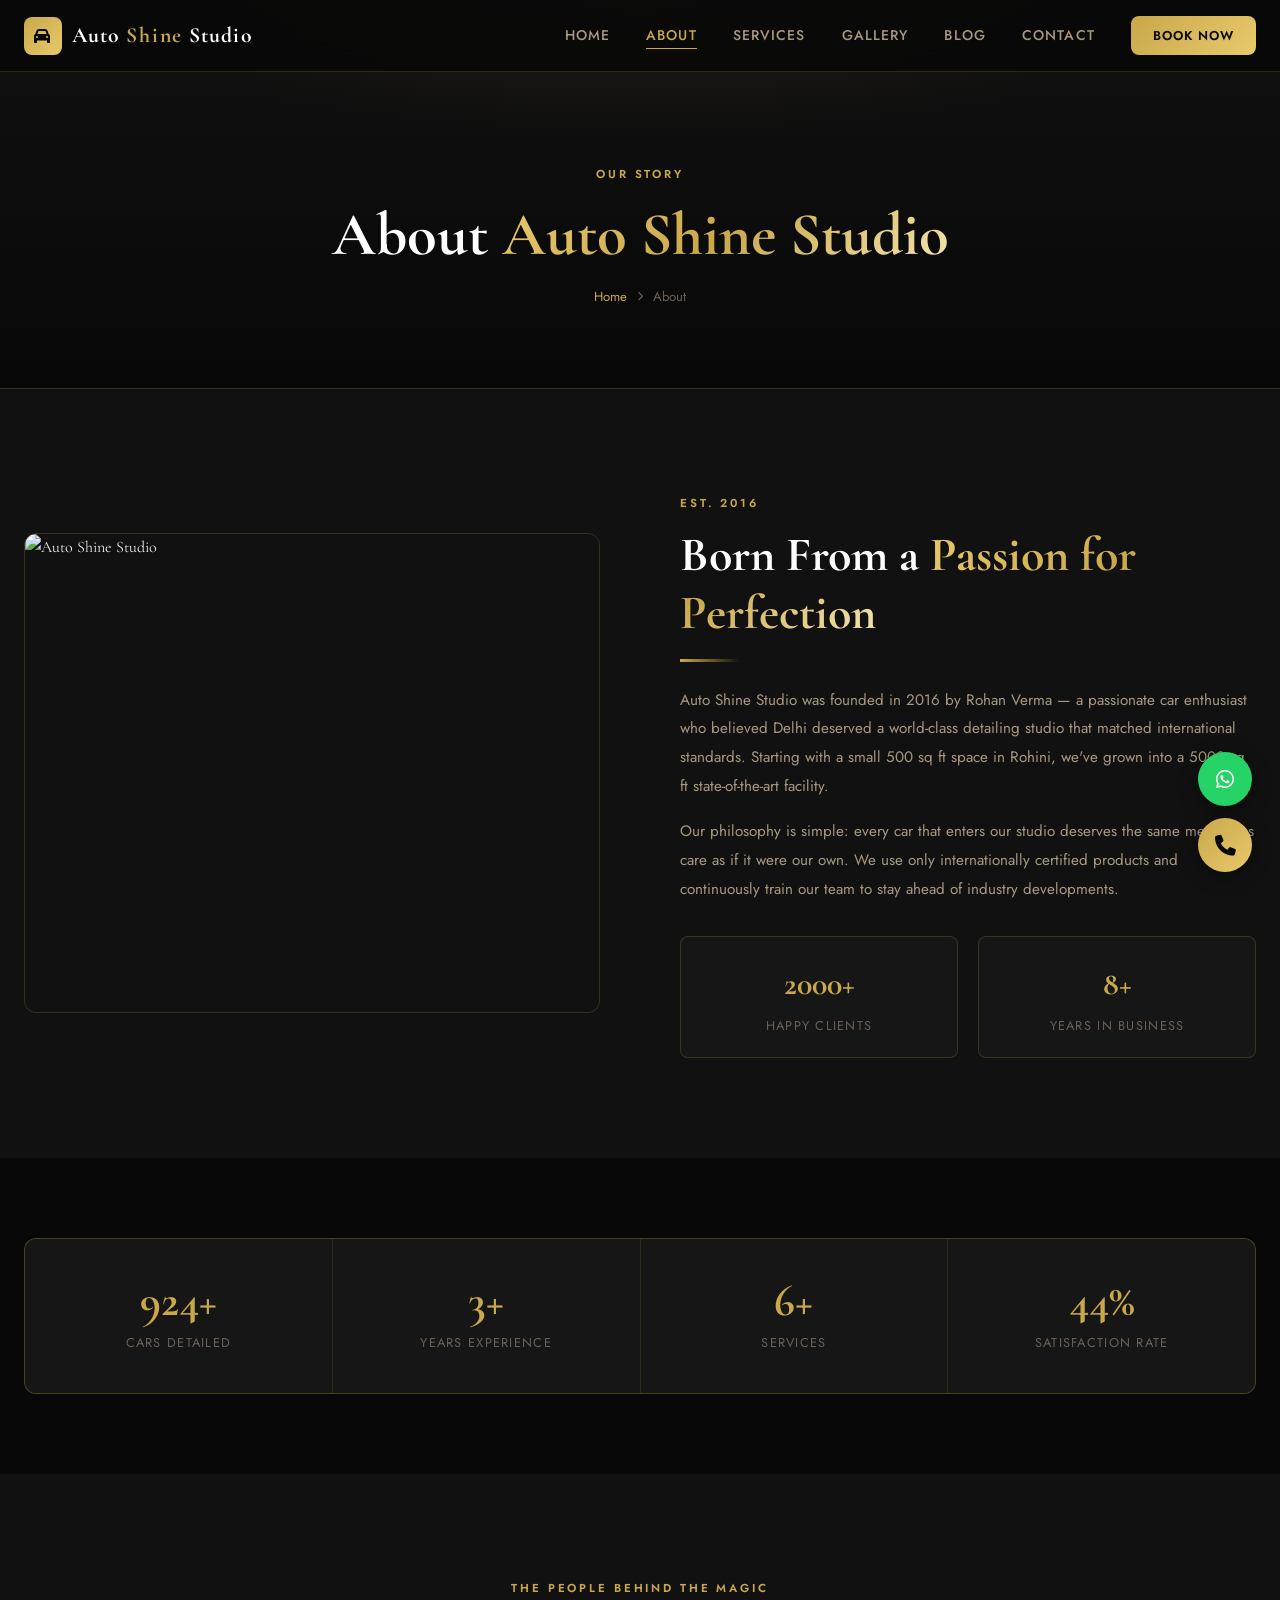
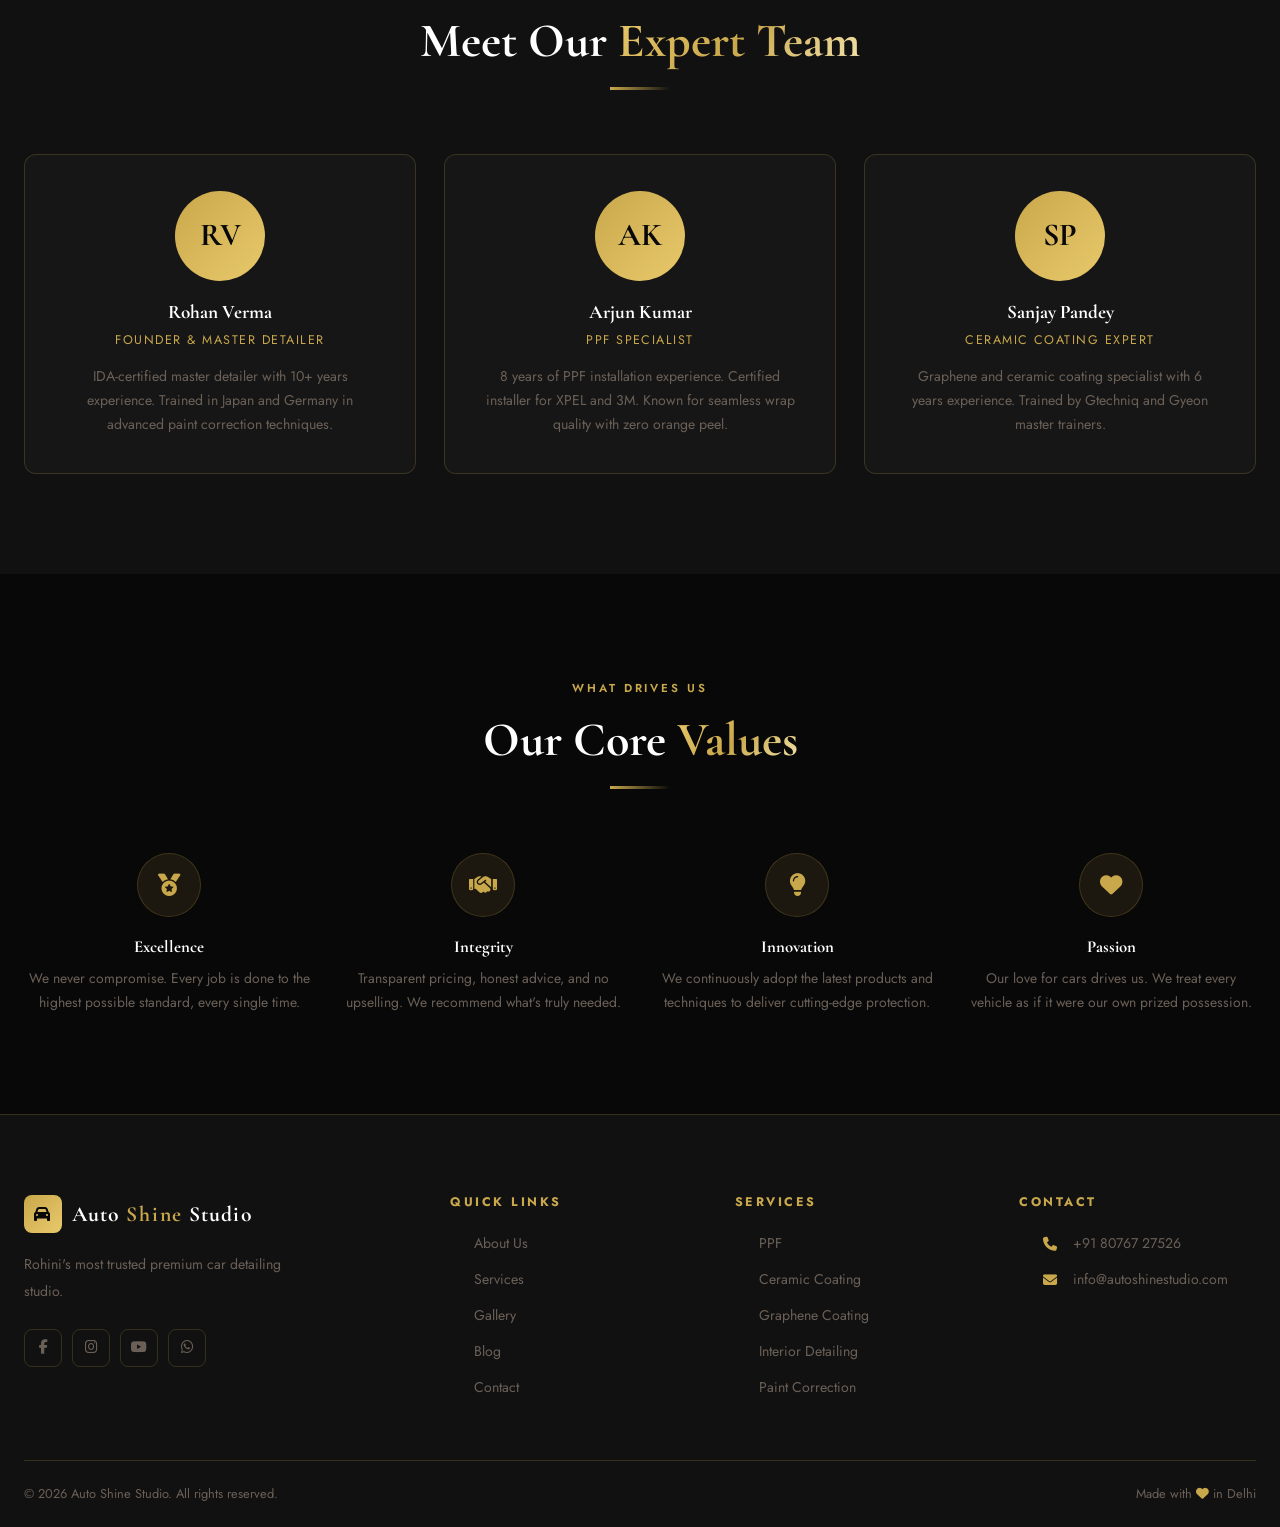
==== about.html @ 333ee379 "first commit" ====
<!DOCTYPE html>
<html lang="en">
<head>
  <meta charset="UTF-8">
  <meta name="viewport" content="width=device-width, initial-scale=1.0">
  <title>About Us — Auto Shine Studio | Rohini Delhi</title>
  <meta name="description" content="Learn about Auto Shine Studio — Delhi's premier car detailing studio with 8+ years experience, certified detailers, and 2000+ satisfied clients in Rohini.">
  <link rel="preconnect" href="https://fonts.googleapis.com">
  <link rel="preconnect" href="https://fonts.gstatic.com" crossorigin>
  <link href="https://fonts.googleapis.com/css2?family=Cormorant+Garamond:ital,wght@0,400;0,600;0,700;1,400&family=Jost:wght@300;400;500;600;700&display=swap" rel="stylesheet">
  <link rel="stylesheet" href="https://cdnjs.cloudflare.com/ajax/libs/font-awesome/6.5.1/css/all.min.css">
  <link rel="stylesheet" href="https://unpkg.com/aos@2.3.1/dist/aos.css">
  <link rel="stylesheet" href="css/style.css">
</head>
<body>

<nav class="navbar" id="navbar">
  <div class="navbar-inner">
    <a href="index.html" class="logo"><div class="logo-icon"><i class="fas fa-car"></i></div><span>Auto <span class="gold">Shine</span> Studio</span></a>
    <ul class="nav-links">
      <li><a href="index.html">Home</a></li>
      <li><a href="about.html" class="active">About</a></li>
      <li><a href="services.html">Services</a></li>
      <li><a href="gallery.html">Gallery</a></li>
      <li><a href="blog.html">Blog</a></li>
      <li><a href="contact.html">Contact</a></li>
      <li><a href="book-appointment.html" class="nav-cta">Book Now</a></li>
    </ul>
    <button class="mobile-toggle" id="mobile-toggle" aria-label="Toggle menu" aria-expanded="false"><span></span><span></span><span></span></button>
  </div>
</nav>
<div class="mobile-menu" id="mobile-menu">
  <a href="index.html">Home</a><a href="about.html" class="active">About</a><a href="services.html">Services</a><a href="gallery.html">Gallery</a><a href="blog.html">Blog</a><a href="contact.html">Contact</a><a href="book-appointment.html">Book Appointment</a>
</div>

<section class="page-hero">
  <div class="container">
    <span class="section-eyebrow">Our Story</span>
    <h1>About <span class="text-gradient">Auto Shine Studio</span></h1>
    <nav class="breadcrumb"><a href="index.html">Home</a><i class="fas fa-chevron-right" style="font-size:0.6rem;"></i><span>About</span></nav>
  </div>
</section>

<!-- Our Story -->
<section class="section-pad" style="background:var(--dark-mid);">
  <div class="container">
    <div style="display:grid;grid-template-columns:1fr 1fr;gap:80px;align-items:center;">
      <div data-aos="fade-right">
        <img src="https://images.unsplash.com/photo-1607860108855-64acf2078ed9?w=700&q=80" alt="Auto Shine Studio" style="width:100%;height:480px;object-fit:cover;border-radius:var(--radius);border:1px solid var(--gold-border);">
      </div>
      <div data-aos="fade-left">
        <span class="section-eyebrow">Est. 2016</span>
        <h2 class="section-title" style="text-align:left;margin-bottom:16px;">Born From a <span class="text-gradient">Passion for Perfection</span></h2>
        <div class="divider divider-left"></div>
        <p style="font-family:'Jost',sans-serif;font-size:0.95rem;color:var(--text-secondary);line-height:1.9;margin:24px 0 16px;">
          Auto Shine Studio was founded in 2016 by Rohan Verma — a passionate car enthusiast who believed Delhi deserved a world-class detailing studio that matched international standards. Starting with a small 500 sq ft space in Rohini, we've grown into a 5000 sq ft state-of-the-art facility.
        </p>
        <p style="font-family:'Jost',sans-serif;font-size:0.95rem;color:var(--text-secondary);line-height:1.9;margin-bottom:32px;">
          Our philosophy is simple: every car that enters our studio deserves the same meticulous care as if it were our own. We use only internationally certified products and continuously train our team to stay ahead of industry developments.
        </p>
        <div style="display:grid;grid-template-columns:1fr 1fr;gap:20px;">
          <div style="background:var(--dark-card);border:1px solid var(--gold-border);border-radius:var(--radius-sm);padding:20px;text-align:center;">
            <div style="font-size:2rem;font-weight:700;color:var(--gold);">2000+</div>
            <div style="font-family:'Jost',sans-serif;font-size:0.8rem;color:var(--text-muted);text-transform:uppercase;letter-spacing:0.1em;margin-top:4px;">Happy Clients</div>
          </div>
          <div style="background:var(--dark-card);border:1px solid var(--gold-border);border-radius:var(--radius-sm);padding:20px;text-align:center;">
            <div style="font-size:2rem;font-weight:700;color:var(--gold);">8+</div>
            <div style="font-family:'Jost',sans-serif;font-size:0.8rem;color:var(--text-muted);text-transform:uppercase;letter-spacing:0.1em;margin-top:4px;">Years in Business</div>
          </div>
        </div>
      </div>
    </div>
  </div>
</section>

<!-- Stats -->
<section style="padding:80px 0;background:var(--dark);">
  <div class="container">
    <div class="stats-grid" data-aos="fade-up">
      <div class="stat-item">
        <div class="stat-num" data-counter data-target="2000" data-suffix="+">2000+</div>
        <div class="stat-label">Cars Detailed</div>
      </div>
      <div class="stat-item">
        <div class="stat-num" data-counter data-target="8" data-suffix="+">8+</div>
        <div class="stat-label">Years Experience</div>
      </div>
      <div class="stat-item">
        <div class="stat-num" data-counter data-target="15" data-suffix="+">15+</div>
        <div class="stat-label">Services</div>
      </div>
      <div class="stat-item">
        <div class="stat-num" data-counter data-target="98" data-suffix="%">98%</div>
        <div class="stat-label">Satisfaction Rate</div>
      </div>
    </div>
  </div>
</section>

<!-- Team -->
<section class="section-pad" style="background:var(--dark-mid);">
  <div class="container">
    <div class="section-header" data-aos="fade-up">
      <span class="section-eyebrow">The People Behind the Magic</span>
      <h2 class="section-title">Meet Our <span class="text-gradient">Expert Team</span></h2>
      <div class="divider"></div>
    </div>

    <div style="display:grid;grid-template-columns:repeat(3,1fr);gap:28px;">
      <div class="card" style="padding:36px;text-align:center;" data-aos="fade-up" data-aos-delay="0">
        <div style="width:90px;height:90px;border-radius:50%;background:linear-gradient(135deg,var(--gold),var(--gold-light));display:flex;align-items:center;justify-content:center;margin:0 auto 20px;font-size:2rem;color:var(--dark);font-weight:700;">RV</div>
        <h3 style="font-size:1.2rem;margin-bottom:6px;">Rohan Verma</h3>
        <div style="font-family:'Jost',sans-serif;font-size:0.78rem;letter-spacing:0.12em;text-transform:uppercase;color:var(--gold);margin-bottom:14px;">Founder & Master Detailer</div>
        <p style="font-family:'Jost',sans-serif;font-size:0.88rem;color:var(--text-muted);line-height:1.7;">IDA-certified master detailer with 10+ years experience. Trained in Japan and Germany in advanced paint correction techniques.</p>
      </div>

      <div class="card" style="padding:36px;text-align:center;" data-aos="fade-up" data-aos-delay="100">
        <div style="width:90px;height:90px;border-radius:50%;background:linear-gradient(135deg,var(--gold),var(--gold-light));display:flex;align-items:center;justify-content:center;margin:0 auto 20px;font-size:2rem;color:var(--dark);font-weight:700;">AK</div>
        <h3 style="font-size:1.2rem;margin-bottom:6px;">Arjun Kumar</h3>
        <div style="font-family:'Jost',sans-serif;font-size:0.78rem;letter-spacing:0.12em;text-transform:uppercase;color:var(--gold);margin-bottom:14px;">PPF Specialist</div>
        <p style="font-family:'Jost',sans-serif;font-size:0.88rem;color:var(--text-muted);line-height:1.7;">8 years of PPF installation experience. Certified installer for XPEL and 3M. Known for seamless wrap quality with zero orange peel.</p>
      </div>

      <div class="card" style="padding:36px;text-align:center;" data-aos="fade-up" data-aos-delay="200">
        <div style="width:90px;height:90px;border-radius:50%;background:linear-gradient(135deg,var(--gold),var(--gold-light));display:flex;align-items:center;justify-content:center;margin:0 auto 20px;font-size:2rem;color:var(--dark);font-weight:700;">SP</div>
        <h3 style="font-size:1.2rem;margin-bottom:6px;">Sanjay Pandey</h3>
        <div style="font-family:'Jost',sans-serif;font-size:0.78rem;letter-spacing:0.12em;text-transform:uppercase;color:var(--gold);margin-bottom:14px;">Ceramic Coating Expert</div>
        <p style="font-family:'Jost',sans-serif;font-size:0.88rem;color:var(--text-muted);line-height:1.7;">Graphene and ceramic coating specialist with 6 years experience. Trained by Gtechniq and Gyeon master trainers.</p>
      </div>
    </div>
  </div>
</section>

<!-- Values -->
<section class="section-pad" style="background:var(--dark);">
  <div class="container">
    <div class="section-header" data-aos="fade-up">
      <span class="section-eyebrow">What Drives Us</span>
      <h2 class="section-title">Our Core <span class="text-gradient">Values</span></h2>
      <div class="divider"></div>
    </div>

    <div style="display:grid;grid-template-columns:repeat(4,1fr);gap:24px;">
      <div data-aos="fade-up" data-aos-delay="0" style="text-align:center;">
        <div style="width:64px;height:64px;background:rgba(201,168,76,0.1);border:1px solid var(--gold-border);border-radius:50%;display:flex;align-items:center;justify-content:center;margin:0 auto 20px;font-size:1.4rem;color:var(--gold);">
          <i class="fas fa-medal"></i>
        </div>
        <h3 style="font-size:1.05rem;margin-bottom:10px;">Excellence</h3>
        <p style="font-family:'Jost',sans-serif;font-size:0.87rem;color:var(--text-muted);line-height:1.7;">We never compromise. Every job is done to the highest possible standard, every single time.</p>
      </div>
      <div data-aos="fade-up" data-aos-delay="100" style="text-align:center;">
        <div style="width:64px;height:64px;background:rgba(201,168,76,0.1);border:1px solid var(--gold-border);border-radius:50%;display:flex;align-items:center;justify-content:center;margin:0 auto 20px;font-size:1.4rem;color:var(--gold);">
          <i class="fas fa-handshake"></i>
        </div>
        <h3 style="font-size:1.05rem;margin-bottom:10px;">Integrity</h3>
        <p style="font-family:'Jost',sans-serif;font-size:0.87rem;color:var(--text-muted);line-height:1.7;">Transparent pricing, honest advice, and no upselling. We recommend what's truly needed.</p>
      </div>
      <div data-aos="fade-up" data-aos-delay="200" style="text-align:center;">
        <div style="width:64px;height:64px;background:rgba(201,168,76,0.1);border:1px solid var(--gold-border);border-radius:50%;display:flex;align-items:center;justify-content:center;margin:0 auto 20px;font-size:1.4rem;color:var(--gold);">
          <i class="fas fa-lightbulb"></i>
        </div>
        <h3 style="font-size:1.05rem;margin-bottom:10px;">Innovation</h3>
        <p style="font-family:'Jost',sans-serif;font-size:0.87rem;color:var(--text-muted);line-height:1.7;">We continuously adopt the latest products and techniques to deliver cutting-edge protection.</p>
      </div>
      <div data-aos="fade-up" data-aos-delay="300" style="text-align:center;">
        <div style="width:64px;height:64px;background:rgba(201,168,76,0.1);border:1px solid var(--gold-border);border-radius:50%;display:flex;align-items:center;justify-content:center;margin:0 auto 20px;font-size:1.4rem;color:var(--gold);">
          <i class="fas fa-heart"></i>
        </div>
        <h3 style="font-size:1.05rem;margin-bottom:10px;">Passion</h3>
        <p style="font-family:'Jost',sans-serif;font-size:0.87rem;color:var(--text-muted);line-height:1.7;">Our love for cars drives us. We treat every vehicle as if it were our own prized possession.</p>
      </div>
    </div>
  </div>
</section>

<footer class="footer">
  <div class="footer-top"><div class="container"><div class="footer-grid">
    <div><a href="index.html" class="logo"><div class="logo-icon"><i class="fas fa-car"></i></div><span>Auto <span class="gold">Shine</span> Studio</span></a><p class="footer-brand-desc">Rohini's most trusted premium car detailing studio.</p><div class="footer-social"><a href="#" class="social-btn"><i class="fab fa-facebook-f"></i></a><a href="#" class="social-btn"><i class="fab fa-instagram"></i></a><a href="#" class="social-btn"><i class="fab fa-youtube"></i></a><a href="https://wa.me/918076727526" class="social-btn"><i class="fab fa-whatsapp"></i></a></div></div>
    <div class="footer-col"><h4>Quick Links</h4><ul class="footer-links"><li><a href="about.html">About Us</a></li><li><a href="services.html">Services</a></li><li><a href="gallery.html">Gallery</a></li><li><a href="blog.html">Blog</a></li><li><a href="contact.html">Contact</a></li></ul></div>
    <div class="footer-col"><h4>Services</h4><ul class="footer-links"><li><a href="services.html">PPF</a></li><li><a href="services.html">Ceramic Coating</a></li><li><a href="services.html">Graphene Coating</a></li><li><a href="services.html">Interior Detailing</a></li><li><a href="services.html">Paint Correction</a></li></ul></div>
    <div class="footer-col"><h4>Contact</h4><ul class="footer-links"><li><a href="tel:+918076727526"><i class="fas fa-phone" style="color:var(--gold);margin-right:8px;"></i>+91 80767 27526</a></li><li><a href="mailto:info@autoshinestudio.com"><i class="fas fa-envelope" style="color:var(--gold);margin-right:8px;"></i>info@autoshinestudio.com</a></li></ul></div>
  </div></div></div>
  <div class="container"><div class="footer-bottom"><p>&copy; <span class="current-year">2026</span> Auto Shine Studio. All rights reserved.</p><p>Made with <i class="fas fa-heart" style="color:var(--gold);"></i> in Delhi</p></div></div>
</footer>

<div class="float-btns">
  <a href="https://wa.me/918076727526" target="_blank" rel="noopener" class="float-btn float-wa"><i class="fab fa-whatsapp"></i></a>
  <a href="tel:+918076727526" class="float-btn float-call"><i class="fas fa-phone"></i></a>
</div>

<script src="https://unpkg.com/aos@2.3.1/dist/aos.js"></script>
<script src="js/main.js"></script>
</body>
</html>
---- css/style.css ----
/* ============================================================
   AUTO SHINE STUDIO — Premium Car Detailing
   Master Stylesheet | Clean, Structured, Production-Grade
   ============================================================ */

/* ─── CSS Custom Properties ─── */
:root {
  --gold:          #C9A84C;
  --gold-light:    #E8C96A;
  --gold-pale:     #F5E6B0;
  --gold-glow:     rgba(201, 168, 76, 0.25);
  --gold-border:   rgba(201, 168, 76, 0.2);
  --dark:          #080808;
  --dark-mid:      #111111;
  --dark-card:     #161616;
  --dark-surface:  #1C1C1C;
  --white:         #FFFFFF;
  --text-primary:  #F0EDE8;
  --text-secondary:#A89880;
  --text-muted:    #6B6057;
  --success:       #25D366;
  --error:         #E05252;
  --transition:    0.35s cubic-bezier(0.4, 0, 0.2, 1);
  --radius:        12px;
  --radius-sm:     8px;
  --radius-lg:     20px;
  --shadow-gold:   0 8px 40px rgba(201, 168, 76, 0.15);
  --shadow-dark:   0 8px 40px rgba(0, 0, 0, 0.6);
}

/* ─── Reset & Base ─── */
*, *::before, *::after {
  margin: 0;
  padding: 0;
  box-sizing: border-box;
}

html {
  scroll-behavior: smooth;
  font-size: 16px;
}

body {
  font-family: 'Cormorant Garamond', 'Playfair Display', Georgia, serif;
  background-color: var(--dark);
  color: var(--text-primary);
  line-height: 1.7;
  overflow-x: hidden;
  -webkit-font-smoothing: antialiased;
  -moz-osx-font-smoothing: grayscale;
}

/* ─── Typography ─── */
h1, h2, h3, h4, h5, h6 {
  font-family: 'Cormorant Garamond', 'Playfair Display', serif;
  font-weight: 700;
  line-height: 1.2;
  color: var(--white);
}

p { color: var(--text-secondary); }

a {
  color: inherit;
  text-decoration: none;
  transition: color var(--transition);
}

img {
  max-width: 100%;
  height: auto;
  display: block;
}

/* ─── Utility Classes ─── */
.container {
  max-width: 1280px;
  margin: 0 auto;
  padding: 0 24px;
}

.section-pad { padding: 100px 0; }

.gold { color: var(--gold); }

.text-gradient {
  background: linear-gradient(135deg, var(--gold-light), var(--gold), var(--gold-pale));
  -webkit-background-clip: text;
  -webkit-text-fill-color: transparent;
  background-clip: text;
}

.divider {
  width: 60px;
  height: 3px;
  background: linear-gradient(90deg, var(--gold), transparent);
  margin: 16px auto 0;
}

.divider-left {
  margin: 16px 0 0;
}

/* ─── Scrollbar ─── */
::-webkit-scrollbar { width: 6px; }
::-webkit-scrollbar-track { background: var(--dark); }
::-webkit-scrollbar-thumb { background: var(--gold); border-radius: 3px; }
::-webkit-scrollbar-thumb:hover { background: var(--gold-light); }

/* ─── Selection ─── */
::selection { background: var(--gold); color: var(--dark); }
::-moz-selection { background: var(--gold); color: var(--dark); }

/* ─── Focus ─── */
:focus-visible {
  outline: 2px solid var(--gold);
  outline-offset: 3px;
  border-radius: 4px;
}

/* ─── Navigation ─── */
.navbar {
  position: fixed;
  top: 0;
  left: 0;
  width: 100%;
  z-index: 1000;
  padding: 0 24px;
  height: 72px;
  display: flex;
  align-items: center;
  background: rgba(8, 8, 8, 0.85);
  backdrop-filter: blur(16px);
  -webkit-backdrop-filter: blur(16px);
  border-bottom: 1px solid var(--gold-border);
  transition: all var(--transition);
}

.navbar.scrolled {
  height: 60px;
  background: rgba(8, 8, 8, 0.98);
  box-shadow: 0 4px 30px rgba(0,0,0,0.5);
}

.navbar-inner {
  display: flex;
  align-items: center;
  justify-content: space-between;
  width: 100%;
  max-width: 1280px;
  margin: 0 auto;
}

.logo {
  display: flex;
  align-items: center;
  gap: 10px;
  font-family: 'Cormorant Garamond', serif;
  font-size: 1.35rem;
  font-weight: 700;
  letter-spacing: 0.05em;
  color: var(--white);
  white-space: nowrap;
}

.logo-icon {
  width: 38px;
  height: 38px;
  background: linear-gradient(135deg, var(--gold), var(--gold-light));
  border-radius: 8px;
  display: flex;
  align-items: center;
  justify-content: center;
  font-size: 1rem;
  color: var(--dark);
  flex-shrink: 0;
}

.logo span.gold { letter-spacing: 0.08em; }

.nav-links {
  display: flex;
  align-items: center;
  gap: 36px;
  list-style: none;
}

.nav-links a {
  font-family: 'Jost', 'Inter', sans-serif;
  font-size: 0.875rem;
  font-weight: 500;
  letter-spacing: 0.08em;
  text-transform: uppercase;
  color: var(--text-secondary);
  position: relative;
  transition: color var(--transition);
}

.nav-links a::after {
  content: '';
  position: absolute;
  bottom: -4px;
  left: 0;
  width: 0;
  height: 1px;
  background: var(--gold);
  transition: width var(--transition);
}

.nav-links a:hover,
.nav-links a.active {
  color: var(--gold);
}

.nav-links a:hover::after,
.nav-links a.active::after {
  width: 100%;
}

.nav-cta {
  background: linear-gradient(135deg, var(--gold), var(--gold-light));
  color: var(--dark) !important;
  padding: 10px 22px;
  border-radius: var(--radius-sm);
  font-weight: 600 !important;
  font-size: 0.8rem !important;
  transition: all var(--transition) !important;
}

.nav-cta:hover {
  transform: translateY(-2px);
  box-shadow: var(--shadow-gold);
}

.nav-cta::after { display: none !important; }

/* Mobile Nav */
.mobile-toggle {
  display: none;
  flex-direction: column;
  gap: 5px;
  cursor: pointer;
  background: none;
  border: none;
  padding: 8px;
}

.mobile-toggle span {
  display: block;
  width: 24px;
  height: 2px;
  background: var(--white);
  border-radius: 2px;
  transition: all var(--transition);
}

.mobile-toggle.open span:nth-child(1) { transform: rotate(45deg) translate(5px, 5px); }
.mobile-toggle.open span:nth-child(2) { opacity: 0; }
.mobile-toggle.open span:nth-child(3) { transform: rotate(-45deg) translate(5px, -5px); }

.mobile-menu {
  display: none;
  position: fixed;
  top: 72px;
  left: 0;
  width: 100%;
  background: rgba(8, 8, 8, 0.98);
  backdrop-filter: blur(20px);
  border-bottom: 1px solid var(--gold-border);
  padding: 24px;
  z-index: 999;
  opacity: 0;
  transform: translateY(-10px);
  transition: all var(--transition);
}

.mobile-menu.active {
  display: block;
  opacity: 1;
  transform: translateY(0);
}

.mobile-menu a {
  display: block;
  font-family: 'Jost', sans-serif;
  font-size: 0.9rem;
  font-weight: 500;
  letter-spacing: 0.1em;
  text-transform: uppercase;
  color: var(--text-secondary);
  padding: 14px 0;
  border-bottom: 1px solid rgba(255,255,255,0.06);
  transition: color var(--transition);
}

.mobile-menu a:last-child { border-bottom: none; }

.mobile-menu a:hover,
.mobile-menu a.active { color: var(--gold); }

/* ─── Buttons ─── */
.btn {
  display: inline-flex;
  align-items: center;
  gap: 8px;
  padding: 14px 32px;
  border-radius: var(--radius-sm);
  font-family: 'Jost', 'Inter', sans-serif;
  font-size: 0.875rem;
  font-weight: 600;
  letter-spacing: 0.06em;
  text-transform: uppercase;
  cursor: pointer;
  border: none;
  transition: all var(--transition);
  text-decoration: none;
  white-space: nowrap;
}

.btn-primary {
  background: linear-gradient(135deg, var(--gold), var(--gold-light));
  color: var(--dark);
}

.btn-primary:hover {
  transform: translateY(-3px);
  box-shadow: 0 12px 35px rgba(201, 168, 76, 0.4);
  color: var(--dark);
}

.btn-outline {
  background: transparent;
  color: var(--gold);
  border: 1.5px solid var(--gold);
}

.btn-outline:hover {
  background: var(--gold);
  color: var(--dark);
  transform: translateY(-3px);
  box-shadow: var(--shadow-gold);
}

.btn-sm { padding: 10px 22px; font-size: 0.8rem; }

.btn-lg { padding: 18px 44px; font-size: 0.95rem; }

/* ─── Hero Section ─── */
.hero {
  position: relative;
  min-height: 100vh;
  display: flex;
  align-items: center;
  justify-content: center;
  overflow: hidden;
  padding-top: 72px;
  padding-bottom: 100px;
}

/* Video Background */
.hero-video {
  position: absolute;
  inset: 0;
  z-index: 0;
}

.hero-video video {
  width: 100%;
  height: 100%;
  object-fit: cover;
  opacity: 0.35;
}

/* Gradient overlays for cinematic feel */
.hero-overlay {
  position: absolute;
  inset: 0;
  z-index: 1;
  background:
    linear-gradient(to right, rgba(8,8,8,0.85) 0%, rgba(8,8,8,0.3) 60%, rgba(8,8,8,0.4) 100%),
    linear-gradient(to top, rgba(8,8,8,0.95) 0%, transparent 40%),
    linear-gradient(to bottom, rgba(8,8,8,0.6) 0%, transparent 30%);
}

/* Animated particle dots */
.hero-particles {
  position: absolute;
  inset: 0;
  z-index: 2;
  overflow: hidden;
  pointer-events: none;
}

.particle {
  position: absolute;
  width: 2px;
  height: 2px;
  background: var(--gold);
  border-radius: 50%;
  opacity: 0;
  animation: floatParticle linear infinite;
}

@keyframes floatParticle {
  0%   { opacity: 0; transform: translateY(0) scale(0); }
  10%  { opacity: 0.6; }
  90%  { opacity: 0.3; }
  100% { opacity: 0; transform: translateY(-100vh) scale(1.5); }
}

.hero-content {
  position: relative;
  z-index: 3;
  text-align: center;
  max-width: 900px;
  padding: 0 24px;
}

.hero-eyebrow {
  display: inline-flex;
  align-items: center;
  gap: 10px;
  font-family: 'Jost', sans-serif;
  font-size: 0.75rem;
  font-weight: 600;
  letter-spacing: 0.25em;
  text-transform: uppercase;
  color: var(--gold);
  margin-bottom: 20px;
  opacity: 0;
  animation: fadeUp 0.8s ease forwards 0.3s;
}

.hero-eyebrow::before,
.hero-eyebrow::after {
  content: '';
  width: 30px;
  height: 1px;
  background: var(--gold);
  opacity: 0.6;
}

.hero-title {
  font-size: clamp(2.8rem, 7vw, 5.5rem);
  font-weight: 700;
  line-height: 1.08;
  margin-bottom: 24px;
  opacity: 0;
  animation: fadeUp 0.9s ease forwards 0.5s;
}

.hero-title .line2 {
  display: block;
  background: linear-gradient(135deg, var(--gold-light) 0%, var(--gold) 50%, var(--gold-pale) 100%);
  -webkit-background-clip: text;
  -webkit-text-fill-color: transparent;
  background-clip: text;
}

.hero-sub {
  font-family: 'Jost', sans-serif;
  font-size: 1.05rem;
  color: var(--text-secondary);
  max-width: 560px;
  margin: 0 auto 40px;
  line-height: 1.8;
  opacity: 0;
  animation: fadeUp 1s ease forwards 0.7s;
}

.hero-actions {
  display: flex;
  align-items: center;
  justify-content: center;
  gap: 16px;
  flex-wrap: wrap;
  opacity: 0;
  animation: fadeUp 1s ease forwards 0.9s;
}

/* Stats bar */
.hero-stats {
  position: absolute;
  bottom: 0;
  left: 0;
  right: 0;
  z-index: 3;
  display: flex;
  justify-content: center;
  gap: 0;
  background: rgba(8,8,8,0.8);
  backdrop-filter: blur(12px);
  border-top: 1px solid var(--gold-border);
  opacity: 0;
  animation: fadeUp 1s ease forwards 1.1s;
  margin-bottom: 0;
}

.hero-stat {
  flex: 1;
  max-width: 200px;
  padding: 24px 20px;
  text-align: center;
  border-right: 1px solid var(--gold-border);
}

.hero-stat:last-child { border-right: none; }

.hero-stat-num {
  font-size: 2rem;
  font-weight: 700;
  color: var(--gold);
  line-height: 1;
  margin-bottom: 6px;
}

.hero-stat-label {
  font-family: 'Jost', sans-serif;
  font-size: 0.72rem;
  letter-spacing: 0.12em;
  text-transform: uppercase;
  color: var(--text-muted);
}

/* Scroll indicator */
.scroll-hint {
  position: absolute;
  bottom: 120px;
  left: 50%;
  transform: translateX(-50%);
  z-index: 4;
  display: flex;
  flex-direction: column;
  align-items: center;
  gap: 8px;
  opacity: 0;
  animation: fadeIn 1s ease forwards 1.4s;
}

.scroll-hint span {
  font-family: 'Jost', sans-serif;
  font-size: 0.68rem;
  letter-spacing: 0.2em;
  text-transform: uppercase;
  color: var(--text-muted);
}

.scroll-line {
  width: 1px;
  height: 50px;
  background: linear-gradient(to bottom, var(--gold), transparent);
  animation: scrollPulse 2s ease infinite;
}

@keyframes scrollPulse {
  0%, 100% { opacity: 0.3; transform: scaleY(0.8); }
  50% { opacity: 1; transform: scaleY(1); }
}

/* ─── Section Styles ─── */
.section-header {
  text-align: center;
  margin-bottom: 64px;
}

.section-eyebrow {
  display: inline-block;
  font-family: 'Jost', sans-serif;
  font-size: 0.72rem;
  font-weight: 600;
  letter-spacing: 0.25em;
  text-transform: uppercase;
  color: var(--gold);
  margin-bottom: 14px;
}

.section-title {
  font-size: clamp(2rem, 4vw, 3rem);
  font-weight: 700;
  margin-bottom: 16px;
}

.section-sub {
  font-family: 'Jost', sans-serif;
  font-size: 1rem;
  color: var(--text-secondary);
  max-width: 580px;
  margin: 0 auto;
  line-height: 1.8;
}

/* ─── Cards ─── */
.card {
  background: var(--dark-card);
  border: 1px solid var(--gold-border);
  border-radius: var(--radius);
  overflow: hidden;
  transition: all var(--transition);
}

.card:hover {
  border-color: rgba(201, 168, 76, 0.5);
  transform: translateY(-6px);
  box-shadow: var(--shadow-gold);
}

/* Service Cards */
.service-card {
  background: var(--dark-card);
  border: 1px solid var(--gold-border);
  border-radius: var(--radius);
  padding: 40px 32px;
  text-align: center;
  position: relative;
  overflow: hidden;
  transition: all var(--transition);
  cursor: pointer;
}

.service-card::before {
  content: '';
  position: absolute;
  inset: 0;
  background: linear-gradient(135deg, rgba(201,168,76,0.06), transparent 60%);
  opacity: 0;
  transition: opacity var(--transition);
}

.service-card:hover::before { opacity: 1; }

.service-card:hover {
  border-color: rgba(201, 168, 76, 0.5);
  transform: translateY(-8px);
  box-shadow: var(--shadow-gold);
}

.service-icon-wrap {
  width: 72px;
  height: 72px;
  background: rgba(201, 168, 76, 0.1);
  border: 1px solid var(--gold-border);
  border-radius: 50%;
  display: flex;
  align-items: center;
  justify-content: center;
  margin: 0 auto 24px;
  font-size: 1.6rem;
  color: var(--gold);
  transition: all var(--transition);
}

.service-card:hover .service-icon-wrap {
  background: linear-gradient(135deg, var(--gold), var(--gold-light));
  color: var(--dark);
  border-color: transparent;
  transform: scale(1.1);
}

.service-card h3 {
  font-size: 1.2rem;
  margin-bottom: 12px;
}

.service-card p {
  font-family: 'Jost', sans-serif;
  font-size: 0.9rem;
  line-height: 1.7;
  color: var(--text-muted);
}

.service-price {
  display: inline-block;
  margin-top: 18px;
  font-family: 'Jost', sans-serif;
  font-size: 0.8rem;
  font-weight: 600;
  letter-spacing: 0.08em;
  color: var(--gold);
  background: rgba(201, 168, 76, 0.08);
  border: 1px solid var(--gold-border);
  padding: 6px 16px;
  border-radius: 20px;
}

/* Testimonial Card */
.testimonial-card {
  background: var(--dark-card);
  border: 1px solid var(--gold-border);
  border-radius: var(--radius);
  padding: 36px;
  position: relative;
  transition: all var(--transition);
}

.testimonial-card:hover {
  border-color: rgba(201, 168, 76, 0.4);
  box-shadow: var(--shadow-gold);
}

.quote-mark {
  font-family: 'Cormorant Garamond', serif;
  font-size: 5rem;
  line-height: 0.8;
  color: var(--gold);
  opacity: 0.15;
  position: absolute;
  top: 20px;
  left: 24px;
}

.testimonial-text {
  font-family: 'Jost', sans-serif;
  font-size: 0.95rem;
  line-height: 1.8;
  color: var(--text-secondary);
  margin-bottom: 24px;
  position: relative;
}

.testimonial-author {
  display: flex;
  align-items: center;
  gap: 14px;
}

.author-avatar {
  width: 48px;
  height: 48px;
  border-radius: 50%;
  background: linear-gradient(135deg, var(--gold), var(--gold-light));
  display: flex;
  align-items: center;
  justify-content: center;
  font-size: 1.2rem;
  color: var(--dark);
  font-weight: 700;
  flex-shrink: 0;
}

.author-name {
  font-size: 0.95rem;
  font-weight: 700;
  color: var(--white);
}

.author-detail {
  font-family: 'Jost', sans-serif;
  font-size: 0.8rem;
  color: var(--text-muted);
}

.star-row {
  display: flex;
  gap: 3px;
  margin-bottom: 16px;
  color: var(--gold);
  font-size: 0.85rem;
}

/* ─── Gallery ─── */
.gallery-grid {
  display: grid;
  grid-template-columns: repeat(3, 1fr);
  gap: 16px;
}

.gallery-item {
  position: relative;
  overflow: hidden;
  border-radius: var(--radius);
  cursor: pointer;
  aspect-ratio: 4/3;
  background: var(--dark-card);
  border: 1px solid var(--gold-border);
}

.gallery-item.tall { aspect-ratio: 3/4; grid-row: span 2; }
.gallery-item.wide { grid-column: span 2; }

.gallery-item img {
  width: 100%;
  height: 100%;
  object-fit: cover;
  transition: transform 0.6s ease;
}

.gallery-hover {
  position: absolute;
  inset: 0;
  background: linear-gradient(to top, rgba(8,8,8,0.9) 0%, rgba(8,8,8,0.2) 60%, transparent 100%);
  display: flex;
  flex-direction: column;
  justify-content: flex-end;
  padding: 24px;
  opacity: 0;
  transition: opacity var(--transition);
}

.gallery-item:hover img { transform: scale(1.08); }
.gallery-item:hover .gallery-hover { opacity: 1; }

.gallery-tag {
  font-family: 'Jost', sans-serif;
  font-size: 0.7rem;
  font-weight: 600;
  letter-spacing: 0.15em;
  text-transform: uppercase;
  color: var(--gold);
  margin-bottom: 6px;
}

.gallery-title {
  font-size: 0.95rem;
  font-weight: 600;
  color: var(--white);
}

/* Filter Tabs */
.filter-tabs {
  display: flex;
  gap: 10px;
  flex-wrap: wrap;
  justify-content: center;
  margin-bottom: 40px;
}

.filter-btn {
  font-family: 'Jost', sans-serif;
  font-size: 0.8rem;
  font-weight: 600;
  letter-spacing: 0.1em;
  text-transform: uppercase;
  padding: 10px 22px;
  border-radius: 30px;
  border: 1.5px solid var(--gold-border);
  background: transparent;
  color: var(--text-secondary);
  cursor: pointer;
  transition: all var(--transition);
}

.filter-btn.active,
.filter-btn:hover {
  background: var(--gold);
  color: var(--dark);
  border-color: var(--gold);
}

/* ─── Forms ─── */
.form-row {
  display: grid;
  grid-template-columns: 1fr 1fr;
  gap: 20px;
}

.form-group {
  display: flex;
  flex-direction: column;
  gap: 8px;
  margin-bottom: 22px;
}

.form-label {
  font-family: 'Jost', sans-serif;
  font-size: 0.8rem;
  font-weight: 600;
  letter-spacing: 0.1em;
  text-transform: uppercase;
  color: var(--text-muted);
}

.form-control {
  width: 100%;
  padding: 14px 18px;
  background: var(--dark-surface);
  border: 1.5px solid var(--gold-border);
  border-radius: var(--radius-sm);
  color: var(--white);
  font-family: 'Jost', sans-serif;
  font-size: 0.95rem;
  transition: all var(--transition);
  appearance: none;
  -webkit-appearance: none;
}

.form-control:focus {
  outline: none;
  border-color: var(--gold);
  box-shadow: 0 0 0 3px rgba(201, 168, 76, 0.12);
}

.form-control::placeholder { color: var(--text-muted); }

.form-control option {
  background: var(--dark-surface);
  color: var(--white);
}

/* Select arrow */
.select-wrap {
  position: relative;
}

.select-wrap::after {
  content: '\f078';
  font-family: 'Font Awesome 6 Free';
  font-weight: 900;
  position: absolute;
  right: 16px;
  top: 50%;
  transform: translateY(-50%);
  color: var(--gold);
  font-size: 0.75rem;
  pointer-events: none;
}

/* ─── FAQ Accordion ─── */
.faq-item {
  background: var(--dark-card);
  border: 1px solid var(--gold-border);
  border-radius: var(--radius-sm);
  margin-bottom: 12px;
  overflow: hidden;
  transition: border-color var(--transition);
}

.faq-item.active { border-color: rgba(201, 168, 76, 0.5); }

.faq-trigger {
  width: 100%;
  padding: 22px 24px;
  background: none;
  border: none;
  display: flex;
  justify-content: space-between;
  align-items: center;
  gap: 16px;
  cursor: pointer;
  font-family: 'Cormorant Garamond', serif;
  font-size: 1.05rem;
  font-weight: 600;
  color: var(--white);
  text-align: left;
  transition: color var(--transition);
}

.faq-trigger:hover { color: var(--gold); }

.faq-icon {
  width: 28px;
  height: 28px;
  border: 1px solid var(--gold-border);
  border-radius: 50%;
  display: flex;
  align-items: center;
  justify-content: center;
  color: var(--gold);
  font-size: 0.7rem;
  flex-shrink: 0;
  transition: all var(--transition);
}

.faq-item.active .faq-icon {
  background: var(--gold);
  color: var(--dark);
  transform: rotate(180deg);
}

.faq-body {
  max-height: 0;
  overflow: hidden;
  transition: max-height 0.4s ease, padding 0.3s ease;
}

.faq-body.open {
  max-height: 400px;
  padding-bottom: 22px;
}

.faq-body p {
  font-family: 'Jost', sans-serif;
  font-size: 0.92rem;
  line-height: 1.8;
  color: var(--text-secondary);
  padding: 0 24px;
}

/* ─── Blog Cards ─── */
.blog-card {
  background: var(--dark-card);
  border: 1px solid var(--gold-border);
  border-radius: var(--radius);
  overflow: hidden;
  transition: all var(--transition);
}

.blog-card:hover {
  border-color: rgba(201, 168, 76, 0.5);
  transform: translateY(-6px);
  box-shadow: var(--shadow-gold);
}

.blog-img {
  width: 100%;
  height: 220px;
  object-fit: cover;
  transition: transform 0.6s ease;
}

.blog-card:hover .blog-img { transform: scale(1.04); }

.blog-img-wrap {
  overflow: hidden;
  position: relative;
}

.blog-tag {
  position: absolute;
  top: 16px;
  left: 16px;
  font-family: 'Jost', sans-serif;
  font-size: 0.68rem;
  font-weight: 700;
  letter-spacing: 0.15em;
  text-transform: uppercase;
  color: var(--dark);
  background: var(--gold);
  padding: 5px 12px;
  border-radius: 20px;
}

.blog-body {
  padding: 28px;
}

.blog-meta {
  display: flex;
  align-items: center;
  gap: 12px;
  font-family: 'Jost', sans-serif;
  font-size: 0.78rem;
  color: var(--text-muted);
  margin-bottom: 14px;
}

.blog-meta-dot {
  width: 3px;
  height: 3px;
  background: var(--text-muted);
  border-radius: 50%;
}

.blog-title {
  font-size: 1.15rem;
  margin-bottom: 12px;
  transition: color var(--transition);
}

.blog-card:hover .blog-title { color: var(--gold); }

.blog-excerpt {
  font-family: 'Jost', sans-serif;
  font-size: 0.88rem;
  line-height: 1.7;
  color: var(--text-muted);
  margin-bottom: 20px;
}

.read-more {
  display: inline-flex;
  align-items: center;
  gap: 6px;
  font-family: 'Jost', sans-serif;
  font-size: 0.8rem;
  font-weight: 700;
  letter-spacing: 0.1em;
  text-transform: uppercase;
  color: var(--gold);
  transition: gap var(--transition);
}

.read-more:hover { gap: 10px; }

/* ─── Page Hero (inner pages) ─── */
.page-hero {
  padding: 160px 0 80px;
  text-align: center;
  background: linear-gradient(180deg, var(--dark-mid) 0%, var(--dark) 100%);
  border-bottom: 1px solid var(--gold-border);
  position: relative;
  overflow: hidden;
}

.page-hero::before {
  content: '';
  position: absolute;
  inset: 0;
  background: radial-gradient(ellipse 60% 50% at 50% 0%, rgba(201,168,76,0.08) 0%, transparent 70%);
}

.page-hero h1 {
  font-size: clamp(2.2rem, 5vw, 3.8rem);
  position: relative;
}

.breadcrumb {
  display: flex;
  align-items: center;
  justify-content: center;
  gap: 10px;
  font-family: 'Jost', sans-serif;
  font-size: 0.82rem;
  color: var(--text-muted);
  margin-top: 14px;
  position: relative;
}

.breadcrumb a { color: var(--gold); }
.breadcrumb a:hover { color: var(--gold-light); }

/* ─── Stats Row ─── */
.stats-grid {
  display: grid;
  grid-template-columns: repeat(4, 1fr);
  gap: 1px;
  background: var(--gold-border);
  border: 1px solid var(--gold-border);
  border-radius: var(--radius);
  overflow: hidden;
}

.stat-item {
  background: var(--dark-card);
  padding: 40px 24px;
  text-align: center;
}

.stat-num {
  font-size: 2.8rem;
  font-weight: 700;
  color: var(--gold);
  line-height: 1;
  margin-bottom: 8px;
}

.stat-label {
  font-family: 'Jost', sans-serif;
  font-size: 0.8rem;
  letter-spacing: 0.1em;
  text-transform: uppercase;
  color: var(--text-muted);
}

/* ─── Contact ─── */
.contact-info-item {
  display: flex;
  align-items: flex-start;
  gap: 18px;
  padding: 22px 0;
  border-bottom: 1px solid var(--gold-border);
}

.contact-info-item:last-child { border-bottom: none; }

.contact-icon-box {
  width: 50px;
  height: 50px;
  background: rgba(201,168,76,0.1);
  border: 1px solid var(--gold-border);
  border-radius: var(--radius-sm);
  display: flex;
  align-items: center;
  justify-content: center;
  font-size: 1.1rem;
  color: var(--gold);
  flex-shrink: 0;
  transition: all var(--transition);
}

.contact-info-item:hover .contact-icon-box {
  background: var(--gold);
  color: var(--dark);
}

.contact-info-label {
  font-family: 'Jost', sans-serif;
  font-size: 0.72rem;
  letter-spacing: 0.15em;
  text-transform: uppercase;
  color: var(--text-muted);
  margin-bottom: 4px;
}

.contact-info-val {
  font-size: 0.95rem;
  color: var(--text-secondary);
}

/* ─── WhatsApp / CTA Float ─── */
.float-btns {
  position: fixed;
  bottom: 28px;
  right: 28px;
  display: flex;
  flex-direction: column;
  gap: 12px;
  z-index: 500;
}

.float-btn {
  width: 54px;
  height: 54px;
  border-radius: 50%;
  display: flex;
  align-items: center;
  justify-content: center;
  font-size: 1.3rem;
  transition: all var(--transition);
  box-shadow: 0 4px 20px rgba(0,0,0,0.4);
  text-decoration: none;
}

.float-btn:hover { transform: scale(1.12); }

.float-wa { background: #25D366; color: var(--white); }
.float-wa:hover { background: #128C7E; color: var(--white); }

.float-call { background: linear-gradient(135deg, var(--gold), var(--gold-light)); color: var(--dark); }

.scroll-top {
  position: fixed;
  bottom: 28px;
  left: 28px;
  width: 46px;
  height: 46px;
  border-radius: 50%;
  background: var(--dark-card);
  border: 1px solid var(--gold-border);
  color: var(--gold);
  display: flex;
  align-items: center;
  justify-content: center;
  cursor: pointer;
  z-index: 500;
  transition: all var(--transition);
  opacity: 0;
  pointer-events: none;
  font-size: 0.9rem;
}

.scroll-top.visible {
  opacity: 1;
  pointer-events: auto;
}

.scroll-top:hover {
  background: var(--gold);
  color: var(--dark);
  border-color: var(--gold);
}

/* ─── Footer ─── */
.footer {
  background: var(--dark-mid);
  border-top: 1px solid var(--gold-border);
}

.footer-top {
  padding: 80px 0 60px;
}

.footer-grid {
  display: grid;
  grid-template-columns: 1.6fr 1fr 1fr 1fr;
  gap: 48px;
}

.footer-brand-desc {
  font-family: 'Jost', sans-serif;
  font-size: 0.88rem;
  line-height: 1.9;
  color: var(--text-muted);
  margin: 18px 0 24px;
  max-width: 280px;
}

.footer-social {
  display: flex;
  gap: 10px;
}

.social-btn {
  width: 38px;
  height: 38px;
  border: 1px solid var(--gold-border);
  border-radius: var(--radius-sm);
  display: flex;
  align-items: center;
  justify-content: center;
  color: var(--text-muted);
  font-size: 0.9rem;
  transition: all var(--transition);
}

.social-btn:hover {
  background: var(--gold);
  color: var(--dark);
  border-color: var(--gold);
  transform: translateY(-3px);
}

.footer-col h4 {
  font-family: 'Jost', sans-serif;
  font-size: 0.78rem;
  font-weight: 700;
  letter-spacing: 0.2em;
  text-transform: uppercase;
  color: var(--gold);
  margin-bottom: 22px;
}

.footer-links {
  list-style: none;
  display: flex;
  flex-direction: column;
  gap: 12px;
}

.footer-links a {
  font-family: 'Jost', sans-serif;
  font-size: 0.88rem;
  color: var(--text-muted);
  transition: color var(--transition);
  display: flex;
  align-items: center;
  gap: 8px;
}

.footer-links a:hover { color: var(--gold); }

.footer-links a::before {
  content: '';
  width: 16px;
  height: 1px;
  background: var(--gold);
  opacity: 0;
  transition: opacity var(--transition);
}

.footer-links a:hover::before { opacity: 1; }

.footer-bottom {
  border-top: 1px solid var(--gold-border);
  padding: 22px 0;
  display: flex;
  align-items: center;
  justify-content: space-between;
  flex-wrap: wrap;
  gap: 12px;
}

.footer-bottom p {
  font-family: 'Jost', sans-serif;
  font-size: 0.8rem;
  color: var(--text-muted);
}

.footer-bottom a { color: var(--gold); }

/* ─── Animations ─── */
@keyframes fadeUp {
  from { opacity: 0; transform: translateY(24px); }
  to   { opacity: 1; transform: translateY(0); }
}

@keyframes fadeIn {
  from { opacity: 0; }
  to   { opacity: 1; }
}

@keyframes pulse {
  0%, 100% { opacity: 0.6; }
  50%       { opacity: 1; }
}

@keyframes spin {
  from { transform: rotate(0deg); }
  to   { transform: rotate(360deg); }
}

[data-aos="fade-up"] {
  opacity: 0;
  transform: translateY(30px);
  transition: opacity 0.7s ease, transform 0.7s ease;
}

[data-aos="fade-up"].aos-animate {
  opacity: 1;
  transform: translateY(0);
}

[data-aos="fade-right"] {
  opacity: 0;
  transform: translateX(-30px);
  transition: opacity 0.7s ease, transform 0.7s ease;
}

[data-aos="fade-right"].aos-animate {
  opacity: 1;
  transform: translateX(0);
}

[data-aos="fade-left"] {
  opacity: 0;
  transform: translateX(30px);
  transition: opacity 0.7s ease, transform 0.7s ease;
}

[data-aos="fade-left"].aos-animate {
  opacity: 1;
  transform: translateX(0);
}

/* Process Steps */
.process-step {
  display: flex;
  gap: 24px;
  align-items: flex-start;
  position: relative;
}

.step-number {
  font-family: 'Cormorant Garamond', serif;
  font-size: 3.5rem;
  font-weight: 700;
  color: var(--gold);
  opacity: 0.2;
  line-height: 1;
  min-width: 60px;
  transition: opacity var(--transition);
}

.process-step:hover .step-number { opacity: 0.5; }

.step-content h3 {
  font-size: 1.15rem;
  margin-bottom: 8px;
}

.step-content p {
  font-family: 'Jost', sans-serif;
  font-size: 0.9rem;
  color: var(--text-muted);
  line-height: 1.7;
}

/* Feature List */
.feature-list {
  list-style: none;
  display: flex;
  flex-direction: column;
  gap: 12px;
}

.feature-list li {
  display: flex;
  align-items: flex-start;
  gap: 12px;
  font-family: 'Jost', sans-serif;
  font-size: 0.92rem;
  color: var(--text-secondary);
}

.feature-list li::before {
  content: '\f00c';
  font-family: 'Font Awesome 6 Free';
  font-weight: 900;
  color: var(--gold);
  font-size: 0.75rem;
  margin-top: 3px;
  flex-shrink: 0;
}

/* Pricing Badge */
.price-badge {
  display: inline-flex;
  flex-direction: column;
  align-items: center;
  gap: 2px;
  background: rgba(201,168,76,0.08);
  border: 1px solid var(--gold-border);
  border-radius: var(--radius-sm);
  padding: 14px 24px;
}

.price-badge .from {
  font-family: 'Jost', sans-serif;
  font-size: 0.68rem;
  letter-spacing: 0.15em;
  text-transform: uppercase;
  color: var(--text-muted);
}

.price-badge .amount {
  font-size: 1.8rem;
  font-weight: 700;
  color: var(--gold);
  line-height: 1;
}

/* Map */
.map-frame {
  width: 100%;
  height: 420px;
  border: none;
  filter: grayscale(60%) invert(10%);
  border-radius: var(--radius);
  display: block;
}

/* Alert/Notice */
.notice {
  background: rgba(201,168,76,0.08);
  border: 1px solid var(--gold-border);
  border-left: 3px solid var(--gold);
  border-radius: var(--radius-sm);
  padding: 16px 20px;
  font-family: 'Jost', sans-serif;
  font-size: 0.88rem;
  color: var(--text-secondary);
}

/* ─── Swiper Overrides ─── */
.swiper-pagination-bullet {
  background: var(--text-muted) !important;
  opacity: 1 !important;
}

.swiper-pagination-bullet-active {
  background: var(--gold) !important;
  width: 24px !important;
  border-radius: 3px !important;
}

/* ─── Media Queries ─── */
@media (max-width: 1024px) {
  .footer-grid { grid-template-columns: 1fr 1fr; }
  .stats-grid { grid-template-columns: repeat(2, 1fr); }
}

@media (max-width: 768px) {
  .nav-links { display: none; }
  .mobile-toggle { display: flex; }
  .section-pad { padding: 70px 0; }
  .hero-stats { flex-wrap: wrap; }
  .hero-stat { min-width: 50%; border-right: none; border-bottom: 1px solid var(--gold-border); }
  .gallery-grid { grid-template-columns: repeat(2, 1fr); }
  .gallery-item.tall { grid-row: span 1; aspect-ratio: 4/3; }
  .gallery-item.wide { grid-column: span 1; }
  .form-row { grid-template-columns: 1fr; }
  .footer-grid { grid-template-columns: 1fr; gap: 36px; }
  .footer-brand-desc { max-width: 100%; }
  .footer-bottom { flex-direction: column; text-align: center; }
  .stats-grid { grid-template-columns: repeat(2, 1fr); }
}

@media (max-width: 480px) {
  .hero-title { font-size: 2.4rem; }
  .gallery-grid { grid-template-columns: 1fr; }
  .float-btns { bottom: 16px; right: 16px; }
  .scroll-top { left: 16px; bottom: 16px; }
}

/* ─── Print ─── */
@media print {
  .navbar, .float-btns, .scroll-top, .mobile-toggle, .hero-video { display: none !important; }
  body { background: white !important; color: black !important; }
}

/* ─── Reduced Motion ─── */
@media (prefers-reduced-motion: reduce) {
  *, *::before, *::after {
    animation-duration: 0.01ms !important;
    transition-duration: 0.01ms !important;
  }
}
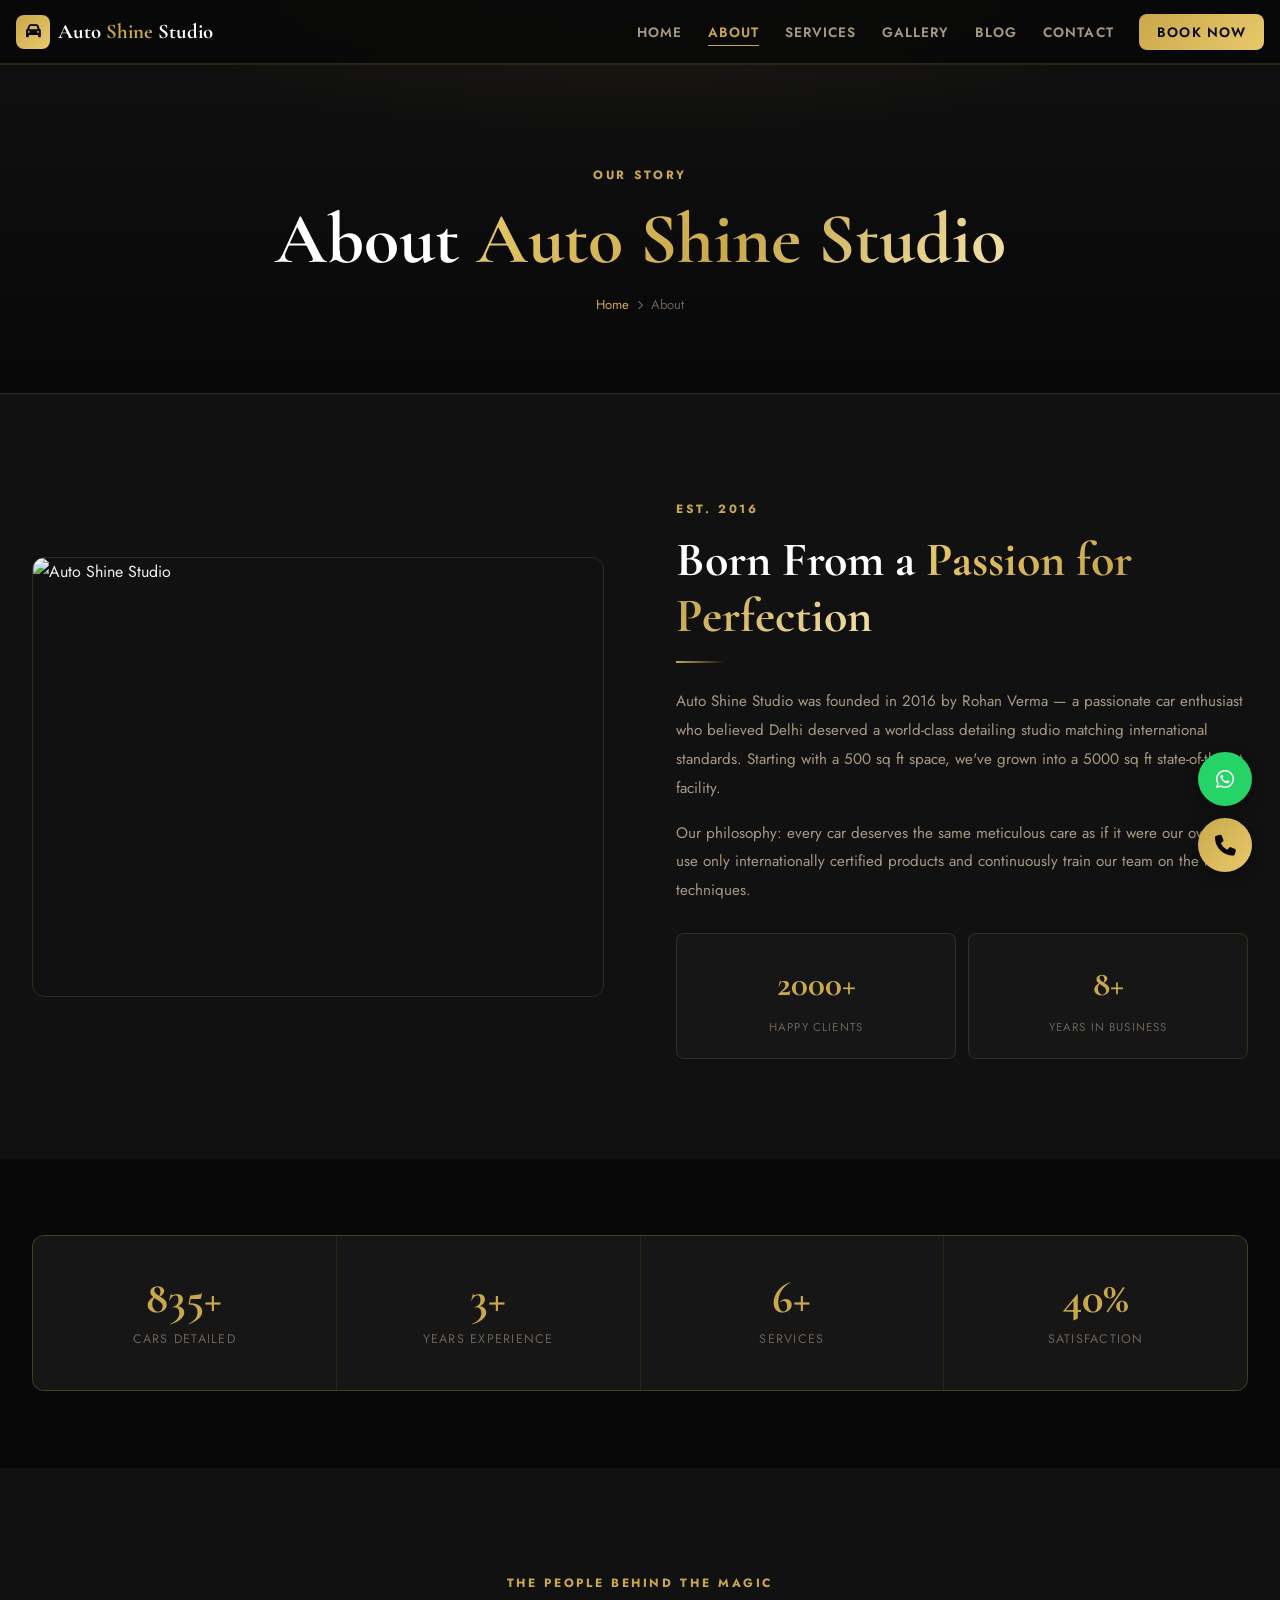
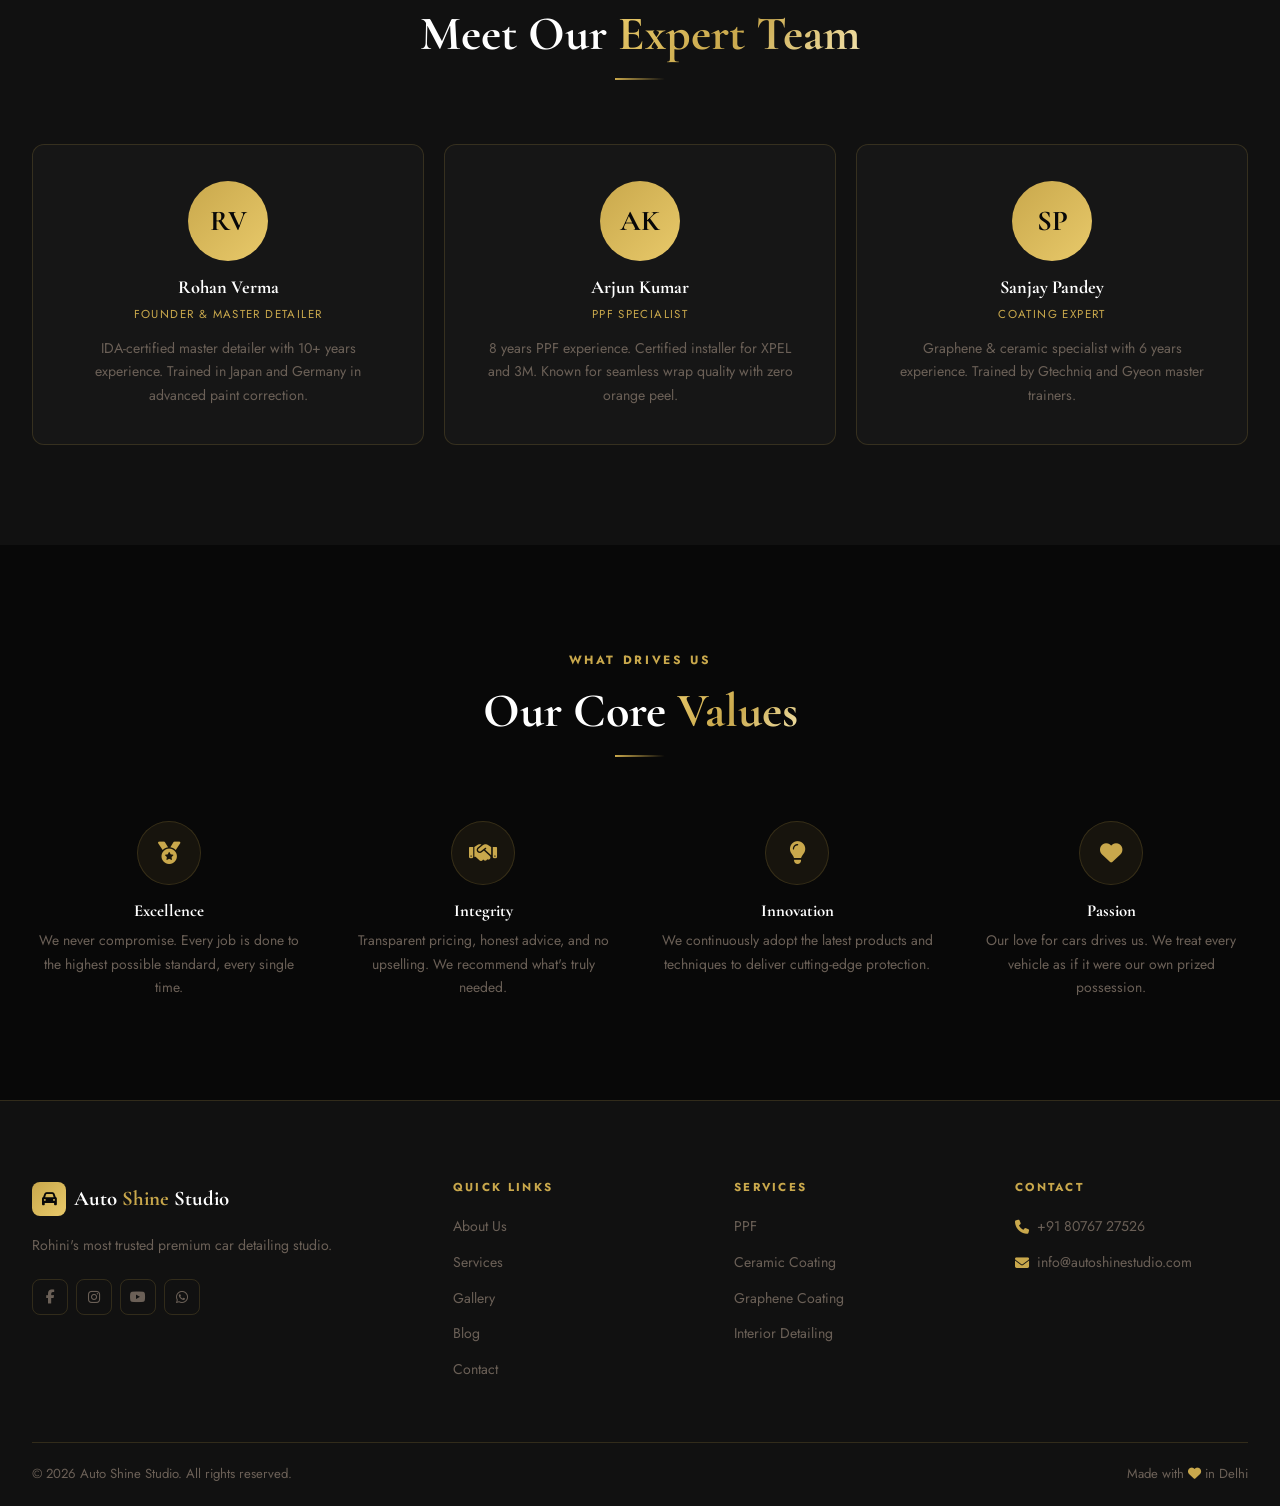
==== commit edfa4661: "mobile responsive" ====
--- a/about.html
+++ b/about.html
@@ -1,72 +1,35 @@
 <!DOCTYPE html>
 <html lang="en">
 <head>
-  <meta charset="UTF-8">
-  <meta name="viewport" content="width=device-width, initial-scale=1.0">
+  <meta charset="UTF-8"><meta name="viewport" content="width=device-width, initial-scale=1.0">
   <title>About Us — Auto Shine Studio | Rohini Delhi</title>
-  <meta name="description" content="Learn about Auto Shine Studio — Delhi's premier car detailing studio with 8+ years experience, certified detailers, and 2000+ satisfied clients in Rohini.">
-  <link rel="preconnect" href="https://fonts.googleapis.com">
-  <link rel="preconnect" href="https://fonts.gstatic.com" crossorigin>
+  <meta name="description" content="Learn about Auto Shine Studio — 8+ years experience, certified detailers & 2000+ satisfied clients in Rohini, Delhi.">
+  <link rel="preconnect" href="https://fonts.googleapis.com"><link rel="preconnect" href="https://fonts.gstatic.com" crossorigin>
   <link href="https://fonts.googleapis.com/css2?family=Cormorant+Garamond:ital,wght@0,400;0,600;0,700;1,400&family=Jost:wght@300;400;500;600;700&display=swap" rel="stylesheet">
   <link rel="stylesheet" href="https://cdnjs.cloudflare.com/ajax/libs/font-awesome/6.5.1/css/all.min.css">
   <link rel="stylesheet" href="https://unpkg.com/aos@2.3.1/dist/aos.css">
   <link rel="stylesheet" href="css/style.css">
 </head>
 <body>
+<nav class="navbar" id="navbar"><div class="navbar-inner"><a href="index.html" class="logo"><div class="logo-icon"><i class="fas fa-car"></i></div><span>Auto <span class="gold">Shine</span> Studio</span></a><ul class="nav-links"><li><a href="index.html">Home</a></li><li><a href="about.html" class="active">About</a></li><li><a href="services.html">Services</a></li><li><a href="gallery.html">Gallery</a></li><li><a href="blog.html">Blog</a></li><li><a href="contact.html">Contact</a></li><li><a href="book-appointment.html" class="nav-cta">Book Now</a></li></ul><button class="mobile-toggle" id="mobile-toggle" aria-label="Toggle menu" aria-expanded="false"><span></span><span></span><span></span></button></div></nav>
+<div class="mobile-menu" id="mobile-menu"><div class="mobile-menu-inner"><a href="index.html"><span class="m-icon"><i class="fas fa-home"></i></span>Home</a><a href="about.html" class="active"><span class="m-icon"><i class="fas fa-users"></i></span>About</a><a href="services.html"><span class="m-icon"><i class="fas fa-shield-halved"></i></span>Services</a><a href="gallery.html"><span class="m-icon"><i class="fas fa-images"></i></span>Gallery</a><a href="blog.html"><span class="m-icon"><i class="fas fa-pen"></i></span>Blog</a><a href="contact.html"><span class="m-icon"><i class="fas fa-envelope"></i></span>Contact</a><a href="book-appointment.html" class="mobile-book-btn"><i class="fas fa-calendar-check"></i> Book Appointment</a></div></div>
 
-<nav class="navbar" id="navbar">
-  <div class="navbar-inner">
-    <a href="index.html" class="logo"><div class="logo-icon"><i class="fas fa-car"></i></div><span>Auto <span class="gold">Shine</span> Studio</span></a>
-    <ul class="nav-links">
-      <li><a href="index.html">Home</a></li>
-      <li><a href="about.html" class="active">About</a></li>
-      <li><a href="services.html">Services</a></li>
-      <li><a href="gallery.html">Gallery</a></li>
-      <li><a href="blog.html">Blog</a></li>
-      <li><a href="contact.html">Contact</a></li>
-      <li><a href="book-appointment.html" class="nav-cta">Book Now</a></li>
-    </ul>
-    <button class="mobile-toggle" id="mobile-toggle" aria-label="Toggle menu" aria-expanded="false"><span></span><span></span><span></span></button>
-  </div>
-</nav>
-<div class="mobile-menu" id="mobile-menu">
-  <a href="index.html">Home</a><a href="about.html" class="active">About</a><a href="services.html">Services</a><a href="gallery.html">Gallery</a><a href="blog.html">Blog</a><a href="contact.html">Contact</a><a href="book-appointment.html">Book Appointment</a>
-</div>
+<section class="page-hero"><div class="container"><span class="section-eyebrow">Our Story</span><h1>About <span class="text-gradient">Auto Shine Studio</span></h1><nav class="breadcrumb"><a href="index.html">Home</a><i class="fas fa-chevron-right" style="font-size:.6rem;"></i><span>About</span></nav></div></section>
 
-<section class="page-hero">
-  <div class="container">
-    <span class="section-eyebrow">Our Story</span>
-    <h1>About <span class="text-gradient">Auto Shine Studio</span></h1>
-    <nav class="breadcrumb"><a href="index.html">Home</a><i class="fas fa-chevron-right" style="font-size:0.6rem;"></i><span>About</span></nav>
-  </div>
-</section>
-
-<!-- Our Story -->
+<!-- Story -->
 <section class="section-pad" style="background:var(--dark-mid);">
   <div class="container">
-    <div style="display:grid;grid-template-columns:1fr 1fr;gap:80px;align-items:center;">
-      <div data-aos="fade-right">
-        <img src="https://images.unsplash.com/photo-1607860108855-64acf2078ed9?w=700&q=80" alt="Auto Shine Studio" style="width:100%;height:480px;object-fit:cover;border-radius:var(--radius);border:1px solid var(--gold-border);">
-      </div>
+    <div class="two-col">
+      <div data-aos="fade-right"><img class="two-col-img" src="https://images.unsplash.com/photo-1607860108855-64acf2078ed9?w=700&q=80" alt="Auto Shine Studio"></div>
       <div data-aos="fade-left">
         <span class="section-eyebrow">Est. 2016</span>
         <h2 class="section-title" style="text-align:left;margin-bottom:16px;">Born From a <span class="text-gradient">Passion for Perfection</span></h2>
         <div class="divider divider-left"></div>
-        <p style="font-family:'Jost',sans-serif;font-size:0.95rem;color:var(--text-secondary);line-height:1.9;margin:24px 0 16px;">
-          Auto Shine Studio was founded in 2016 by Rohan Verma — a passionate car enthusiast who believed Delhi deserved a world-class detailing studio that matched international standards. Starting with a small 500 sq ft space in Rohini, we've grown into a 5000 sq ft state-of-the-art facility.
-        </p>
-        <p style="font-family:'Jost',sans-serif;font-size:0.95rem;color:var(--text-secondary);line-height:1.9;margin-bottom:32px;">
-          Our philosophy is simple: every car that enters our studio deserves the same meticulous care as if it were our own. We use only internationally certified products and continuously train our team to stay ahead of industry developments.
-        </p>
-        <div style="display:grid;grid-template-columns:1fr 1fr;gap:20px;">
-          <div style="background:var(--dark-card);border:1px solid var(--gold-border);border-radius:var(--radius-sm);padding:20px;text-align:center;">
-            <div style="font-size:2rem;font-weight:700;color:var(--gold);">2000+</div>
-            <div style="font-family:'Jost',sans-serif;font-size:0.8rem;color:var(--text-muted);text-transform:uppercase;letter-spacing:0.1em;margin-top:4px;">Happy Clients</div>
-          </div>
-          <div style="background:var(--dark-card);border:1px solid var(--gold-border);border-radius:var(--radius-sm);padding:20px;text-align:center;">
-            <div style="font-size:2rem;font-weight:700;color:var(--gold);">8+</div>
-            <div style="font-family:'Jost',sans-serif;font-size:0.8rem;color:var(--text-muted);text-transform:uppercase;letter-spacing:0.1em;margin-top:4px;">Years in Business</div>
-          </div>
+        <p style="font-size:clamp(.88rem,1.8vw,.95rem);line-height:1.9;margin:24px 0 16px;">Auto Shine Studio was founded in 2016 by Rohan Verma — a passionate car enthusiast who believed Delhi deserved a world-class detailing studio matching international standards. Starting with a 500 sq ft space, we've grown into a 5000 sq ft state-of-the-art facility.</p>
+        <p style="font-size:clamp(.88rem,1.8vw,.95rem);line-height:1.9;margin-bottom:28px;">Our philosophy: every car deserves the same meticulous care as if it were our own. We use only internationally certified products and continuously train our team on the latest techniques.</p>
+        <div style="display:grid;grid-template-columns:1fr 1fr;gap:12px;">
+          <div style="background:var(--dark-card);border:1px solid var(--gold-border);border-radius:var(--r-sm);padding:20px;text-align:center;"><div style="font-family:'Cormorant Garamond',serif;font-size:2.2rem;font-weight:700;color:var(--gold);">2000+</div><div style="font-size:.72rem;letter-spacing:.1em;text-transform:uppercase;color:var(--text-3);margin-top:4px;">Happy Clients</div></div>
+          <div style="background:var(--dark-card);border:1px solid var(--gold-border);border-radius:var(--r-sm);padding:20px;text-align:center;"><div style="font-family:'Cormorant Garamond',serif;font-size:2.2rem;font-weight:700;color:var(--gold);">8+</div><div style="font-size:.72rem;letter-spacing:.1em;text-transform:uppercase;color:var(--text-3);margin-top:4px;">Years in Business</div></div>
         </div>
       </div>
     </div>
@@ -74,59 +37,18 @@
 </section>
 
 <!-- Stats -->
-<section style="padding:80px 0;background:var(--dark);">
-  <div class="container">
-    <div class="stats-grid" data-aos="fade-up">
-      <div class="stat-item">
-        <div class="stat-num" data-counter data-target="2000" data-suffix="+">2000+</div>
-        <div class="stat-label">Cars Detailed</div>
-      </div>
-      <div class="stat-item">
-        <div class="stat-num" data-counter data-target="8" data-suffix="+">8+</div>
-        <div class="stat-label">Years Experience</div>
-      </div>
-      <div class="stat-item">
-        <div class="stat-num" data-counter data-target="15" data-suffix="+">15+</div>
-        <div class="stat-label">Services</div>
-      </div>
-      <div class="stat-item">
-        <div class="stat-num" data-counter data-target="98" data-suffix="%">98%</div>
-        <div class="stat-label">Satisfaction Rate</div>
-      </div>
-    </div>
-  </div>
+<section style="padding:clamp(40px,6vw,80px) 0;background:var(--dark);">
+  <div class="container"><div class="stats-grid" data-aos="fade-up"><div class="stat-item"><div class="stat-num" data-counter data-target="2000" data-suffix="+">2000+</div><div class="stat-label">Cars Detailed</div></div><div class="stat-item"><div class="stat-num" data-counter data-target="8" data-suffix="+">8+</div><div class="stat-label">Years Experience</div></div><div class="stat-item"><div class="stat-num" data-counter data-target="15" data-suffix="+">15+</div><div class="stat-label">Services</div></div><div class="stat-item"><div class="stat-num" data-counter data-target="98" data-suffix="%">98%</div><div class="stat-label">Satisfaction</div></div></div></div>
 </section>
 
 <!-- Team -->
 <section class="section-pad" style="background:var(--dark-mid);">
   <div class="container">
-    <div class="section-header" data-aos="fade-up">
-      <span class="section-eyebrow">The People Behind the Magic</span>
-      <h2 class="section-title">Meet Our <span class="text-gradient">Expert Team</span></h2>
-      <div class="divider"></div>
-    </div>
-
-    <div style="display:grid;grid-template-columns:repeat(3,1fr);gap:28px;">
-      <div class="card" style="padding:36px;text-align:center;" data-aos="fade-up" data-aos-delay="0">
-        <div style="width:90px;height:90px;border-radius:50%;background:linear-gradient(135deg,var(--gold),var(--gold-light));display:flex;align-items:center;justify-content:center;margin:0 auto 20px;font-size:2rem;color:var(--dark);font-weight:700;">RV</div>
-        <h3 style="font-size:1.2rem;margin-bottom:6px;">Rohan Verma</h3>
-        <div style="font-family:'Jost',sans-serif;font-size:0.78rem;letter-spacing:0.12em;text-transform:uppercase;color:var(--gold);margin-bottom:14px;">Founder & Master Detailer</div>
-        <p style="font-family:'Jost',sans-serif;font-size:0.88rem;color:var(--text-muted);line-height:1.7;">IDA-certified master detailer with 10+ years experience. Trained in Japan and Germany in advanced paint correction techniques.</p>
-      </div>
-
-      <div class="card" style="padding:36px;text-align:center;" data-aos="fade-up" data-aos-delay="100">
-        <div style="width:90px;height:90px;border-radius:50%;background:linear-gradient(135deg,var(--gold),var(--gold-light));display:flex;align-items:center;justify-content:center;margin:0 auto 20px;font-size:2rem;color:var(--dark);font-weight:700;">AK</div>
-        <h3 style="font-size:1.2rem;margin-bottom:6px;">Arjun Kumar</h3>
-        <div style="font-family:'Jost',sans-serif;font-size:0.78rem;letter-spacing:0.12em;text-transform:uppercase;color:var(--gold);margin-bottom:14px;">PPF Specialist</div>
-        <p style="font-family:'Jost',sans-serif;font-size:0.88rem;color:var(--text-muted);line-height:1.7;">8 years of PPF installation experience. Certified installer for XPEL and 3M. Known for seamless wrap quality with zero orange peel.</p>
-      </div>
-
-      <div class="card" style="padding:36px;text-align:center;" data-aos="fade-up" data-aos-delay="200">
-        <div style="width:90px;height:90px;border-radius:50%;background:linear-gradient(135deg,var(--gold),var(--gold-light));display:flex;align-items:center;justify-content:center;margin:0 auto 20px;font-size:2rem;color:var(--dark);font-weight:700;">SP</div>
-        <h3 style="font-size:1.2rem;margin-bottom:6px;">Sanjay Pandey</h3>
-        <div style="font-family:'Jost',sans-serif;font-size:0.78rem;letter-spacing:0.12em;text-transform:uppercase;color:var(--gold);margin-bottom:14px;">Ceramic Coating Expert</div>
-        <p style="font-family:'Jost',sans-serif;font-size:0.88rem;color:var(--text-muted);line-height:1.7;">Graphene and ceramic coating specialist with 6 years experience. Trained by Gtechniq and Gyeon master trainers.</p>
-      </div>
+    <div class="section-header" data-aos="fade-up"><span class="section-eyebrow">The People Behind the Magic</span><h2 class="section-title">Meet Our <span class="text-gradient">Expert Team</span></h2><div class="divider"></div></div>
+    <div class="team-grid">
+      <div class="card" style="padding:clamp(24px,4vw,36px);text-align:center;" data-aos="fade-up" data-aos-delay="0"><div style="width:80px;height:80px;border-radius:50%;background:linear-gradient(135deg,var(--gold),var(--gold-light));display:flex;align-items:center;justify-content:center;margin:0 auto 16px;font-family:'Cormorant Garamond',serif;font-size:1.8rem;font-weight:700;color:var(--dark);">RV</div><h3 style="font-size:1.15rem;margin-bottom:6px;">Rohan Verma</h3><div style="font-size:.72rem;letter-spacing:.12em;text-transform:uppercase;color:var(--gold);margin-bottom:12px;">Founder & Master Detailer</div><p style="font-size:clamp(.82rem,1.5vw,.88rem);color:var(--text-3);line-height:1.7;">IDA-certified master detailer with 10+ years experience. Trained in Japan and Germany in advanced paint correction.</p></div>
+      <div class="card" style="padding:clamp(24px,4vw,36px);text-align:center;" data-aos="fade-up" data-aos-delay="80"><div style="width:80px;height:80px;border-radius:50%;background:linear-gradient(135deg,var(--gold),var(--gold-light));display:flex;align-items:center;justify-content:center;margin:0 auto 16px;font-family:'Cormorant Garamond',serif;font-size:1.8rem;font-weight:700;color:var(--dark);">AK</div><h3 style="font-size:1.15rem;margin-bottom:6px;">Arjun Kumar</h3><div style="font-size:.72rem;letter-spacing:.12em;text-transform:uppercase;color:var(--gold);margin-bottom:12px;">PPF Specialist</div><p style="font-size:clamp(.82rem,1.5vw,.88rem);color:var(--text-3);line-height:1.7;">8 years PPF experience. Certified installer for XPEL and 3M. Known for seamless wrap quality with zero orange peel.</p></div>
+      <div class="card" style="padding:clamp(24px,4vw,36px);text-align:center;" data-aos="fade-up" data-aos-delay="160"><div style="width:80px;height:80px;border-radius:50%;background:linear-gradient(135deg,var(--gold),var(--gold-light));display:flex;align-items:center;justify-content:center;margin:0 auto 16px;font-family:'Cormorant Garamond',serif;font-size:1.8rem;font-weight:700;color:var(--dark);">SP</div><h3 style="font-size:1.15rem;margin-bottom:6px;">Sanjay Pandey</h3><div style="font-size:.72rem;letter-spacing:.12em;text-transform:uppercase;color:var(--gold);margin-bottom:12px;">Coating Expert</div><p style="font-size:clamp(.82rem,1.5vw,.88rem);color:var(--text-3);line-height:1.7;">Graphene & ceramic specialist with 6 years experience. Trained by Gtechniq and Gyeon master trainers.</p></div>
     </div>
   </div>
 </section>
@@ -134,61 +56,17 @@
 <!-- Values -->
 <section class="section-pad" style="background:var(--dark);">
   <div class="container">
-    <div class="section-header" data-aos="fade-up">
-      <span class="section-eyebrow">What Drives Us</span>
-      <h2 class="section-title">Our Core <span class="text-gradient">Values</span></h2>
-      <div class="divider"></div>
-    </div>
-
-    <div style="display:grid;grid-template-columns:repeat(4,1fr);gap:24px;">
-      <div data-aos="fade-up" data-aos-delay="0" style="text-align:center;">
-        <div style="width:64px;height:64px;background:rgba(201,168,76,0.1);border:1px solid var(--gold-border);border-radius:50%;display:flex;align-items:center;justify-content:center;margin:0 auto 20px;font-size:1.4rem;color:var(--gold);">
-          <i class="fas fa-medal"></i>
-        </div>
-        <h3 style="font-size:1.05rem;margin-bottom:10px;">Excellence</h3>
-        <p style="font-family:'Jost',sans-serif;font-size:0.87rem;color:var(--text-muted);line-height:1.7;">We never compromise. Every job is done to the highest possible standard, every single time.</p>
-      </div>
-      <div data-aos="fade-up" data-aos-delay="100" style="text-align:center;">
-        <div style="width:64px;height:64px;background:rgba(201,168,76,0.1);border:1px solid var(--gold-border);border-radius:50%;display:flex;align-items:center;justify-content:center;margin:0 auto 20px;font-size:1.4rem;color:var(--gold);">
-          <i class="fas fa-handshake"></i>
-        </div>
-        <h3 style="font-size:1.05rem;margin-bottom:10px;">Integrity</h3>
-        <p style="font-family:'Jost',sans-serif;font-size:0.87rem;color:var(--text-muted);line-height:1.7;">Transparent pricing, honest advice, and no upselling. We recommend what's truly needed.</p>
-      </div>
-      <div data-aos="fade-up" data-aos-delay="200" style="text-align:center;">
-        <div style="width:64px;height:64px;background:rgba(201,168,76,0.1);border:1px solid var(--gold-border);border-radius:50%;display:flex;align-items:center;justify-content:center;margin:0 auto 20px;font-size:1.4rem;color:var(--gold);">
-          <i class="fas fa-lightbulb"></i>
-        </div>
-        <h3 style="font-size:1.05rem;margin-bottom:10px;">Innovation</h3>
-        <p style="font-family:'Jost',sans-serif;font-size:0.87rem;color:var(--text-muted);line-height:1.7;">We continuously adopt the latest products and techniques to deliver cutting-edge protection.</p>
-      </div>
-      <div data-aos="fade-up" data-aos-delay="300" style="text-align:center;">
-        <div style="width:64px;height:64px;background:rgba(201,168,76,0.1);border:1px solid var(--gold-border);border-radius:50%;display:flex;align-items:center;justify-content:center;margin:0 auto 20px;font-size:1.4rem;color:var(--gold);">
-          <i class="fas fa-heart"></i>
-        </div>
-        <h3 style="font-size:1.05rem;margin-bottom:10px;">Passion</h3>
-        <p style="font-family:'Jost',sans-serif;font-size:0.87rem;color:var(--text-muted);line-height:1.7;">Our love for cars drives us. We treat every vehicle as if it were our own prized possession.</p>
-      </div>
+    <div class="section-header" data-aos="fade-up"><span class="section-eyebrow">What Drives Us</span><h2 class="section-title">Our Core <span class="text-gradient">Values</span></h2><div class="divider"></div></div>
+    <div class="values-grid">
+      <div class="value-item" data-aos="fade-up" data-aos-delay="0"><div class="value-icon"><i class="fas fa-medal"></i></div><h3>Excellence</h3><p>We never compromise. Every job is done to the highest possible standard, every single time.</p></div>
+      <div class="value-item" data-aos="fade-up" data-aos-delay="80"><div class="value-icon"><i class="fas fa-handshake"></i></div><h3>Integrity</h3><p>Transparent pricing, honest advice, and no upselling. We recommend what's truly needed.</p></div>
+      <div class="value-item" data-aos="fade-up" data-aos-delay="160"><div class="value-icon"><i class="fas fa-lightbulb"></i></div><h3>Innovation</h3><p>We continuously adopt the latest products and techniques to deliver cutting-edge protection.</p></div>
+      <div class="value-item" data-aos="fade-up" data-aos-delay="240"><div class="value-icon"><i class="fas fa-heart"></i></div><h3>Passion</h3><p>Our love for cars drives us. We treat every vehicle as if it were our own prized possession.</p></div>
     </div>
   </div>
 </section>
 
-<footer class="footer">
-  <div class="footer-top"><div class="container"><div class="footer-grid">
-    <div><a href="index.html" class="logo"><div class="logo-icon"><i class="fas fa-car"></i></div><span>Auto <span class="gold">Shine</span> Studio</span></a><p class="footer-brand-desc">Rohini's most trusted premium car detailing studio.</p><div class="footer-social"><a href="#" class="social-btn"><i class="fab fa-facebook-f"></i></a><a href="#" class="social-btn"><i class="fab fa-instagram"></i></a><a href="#" class="social-btn"><i class="fab fa-youtube"></i></a><a href="https://wa.me/918076727526" class="social-btn"><i class="fab fa-whatsapp"></i></a></div></div>
-    <div class="footer-col"><h4>Quick Links</h4><ul class="footer-links"><li><a href="about.html">About Us</a></li><li><a href="services.html">Services</a></li><li><a href="gallery.html">Gallery</a></li><li><a href="blog.html">Blog</a></li><li><a href="contact.html">Contact</a></li></ul></div>
-    <div class="footer-col"><h4>Services</h4><ul class="footer-links"><li><a href="services.html">PPF</a></li><li><a href="services.html">Ceramic Coating</a></li><li><a href="services.html">Graphene Coating</a></li><li><a href="services.html">Interior Detailing</a></li><li><a href="services.html">Paint Correction</a></li></ul></div>
-    <div class="footer-col"><h4>Contact</h4><ul class="footer-links"><li><a href="tel:+918076727526"><i class="fas fa-phone" style="color:var(--gold);margin-right:8px;"></i>+91 80767 27526</a></li><li><a href="mailto:info@autoshinestudio.com"><i class="fas fa-envelope" style="color:var(--gold);margin-right:8px;"></i>info@autoshinestudio.com</a></li></ul></div>
-  </div></div></div>
-  <div class="container"><div class="footer-bottom"><p>&copy; <span class="current-year">2026</span> Auto Shine Studio. All rights reserved.</p><p>Made with <i class="fas fa-heart" style="color:var(--gold);"></i> in Delhi</p></div></div>
-</footer>
-
-<div class="float-btns">
-  <a href="https://wa.me/918076727526" target="_blank" rel="noopener" class="float-btn float-wa"><i class="fab fa-whatsapp"></i></a>
-  <a href="tel:+918076727526" class="float-btn float-call"><i class="fas fa-phone"></i></a>
-</div>
-
-<script src="https://unpkg.com/aos@2.3.1/dist/aos.js"></script>
-<script src="js/main.js"></script>
-</body>
-</html>
+<footer class="footer"><div class="footer-top"><div class="container"><div class="footer-grid"><div><a href="index.html" class="logo"><div class="logo-icon"><i class="fas fa-car"></i></div><span>Auto <span class="gold">Shine</span> Studio</span></a><p class="footer-brand-desc">Rohini's most trusted premium car detailing studio.</p><div class="footer-social"><a href="#" class="social-btn"><i class="fab fa-facebook-f"></i></a><a href="#" class="social-btn"><i class="fab fa-instagram"></i></a><a href="#" class="social-btn"><i class="fab fa-youtube"></i></a><a href="https://wa.me/918076727526" class="social-btn"><i class="fab fa-whatsapp"></i></a></div></div><div class="footer-col"><h4>Quick Links</h4><ul class="footer-links"><li><a href="about.html">About Us</a></li><li><a href="services.html">Services</a></li><li><a href="gallery.html">Gallery</a></li><li><a href="blog.html">Blog</a></li><li><a href="contact.html">Contact</a></li></ul></div><div class="footer-col"><h4>Services</h4><ul class="footer-links"><li><a href="services.html">PPF</a></li><li><a href="services.html">Ceramic Coating</a></li><li><a href="services.html">Graphene Coating</a></li><li><a href="services.html">Interior Detailing</a></li></ul></div><div class="footer-col"><h4>Contact</h4><ul class="footer-links"><li><a href="tel:+918076727526"><i class="fas fa-phone" style="color:var(--gold);"></i> +91 80767 27526</a></li><li><a href="mailto:info@autoshinestudio.com"><i class="fas fa-envelope" style="color:var(--gold);"></i> info@autoshinestudio.com</a></li></ul></div></div></div></div><div class="container"><div class="footer-bottom"><p>&copy; <span class="current-year">2026</span> Auto Shine Studio. All rights reserved.</p><p>Made with <i class="fas fa-heart" style="color:var(--gold);"></i> in Delhi</p></div></div></footer>
+<div class="float-btns"><a href="https://wa.me/918076727526" target="_blank" rel="noopener" class="float-btn float-wa"><i class="fab fa-whatsapp"></i></a><a href="tel:+918076727526" class="float-btn float-call"><i class="fas fa-phone"></i></a></div>
+<script src="https://unpkg.com/aos@2.3.1/dist/aos.js"></script><script src="js/main.js"></script>
+</body></html>
--- a/css/style.css
+++ b/css/style.css
@@ -1,1586 +1,414 @@
-/* ============================================================
-   AUTO SHINE STUDIO — Premium Car Detailing
-   Master Stylesheet | Clean, Structured, Production-Grade
-   ============================================================ */
-
-/* ─── CSS Custom Properties ─── */
+/* ================================================================
+   AUTO SHINE STUDIO — Mobile-First Responsive Design System
+   ================================================================ */
+
 :root {
-  --gold:          #C9A84C;
-  --gold-light:    #E8C96A;
-  --gold-pale:     #F5E6B0;
-  --gold-glow:     rgba(201, 168, 76, 0.25);
-  --gold-border:   rgba(201, 168, 76, 0.2);
-  --dark:          #080808;
-  --dark-mid:      #111111;
-  --dark-card:     #161616;
-  --dark-surface:  #1C1C1C;
-  --white:         #FFFFFF;
-  --text-primary:  #F0EDE8;
-  --text-secondary:#A89880;
-  --text-muted:    #6B6057;
-  --success:       #25D366;
-  --error:         #E05252;
-  --transition:    0.35s cubic-bezier(0.4, 0, 0.2, 1);
-  --radius:        12px;
-  --radius-sm:     8px;
-  --radius-lg:     20px;
-  --shadow-gold:   0 8px 40px rgba(201, 168, 76, 0.15);
-  --shadow-dark:   0 8px 40px rgba(0, 0, 0, 0.6);
+  --gold:        #C9A84C;
+  --gold-light:  #E8C96A;
+  --gold-pale:   #F5E6B0;
+  --gold-border: rgba(201,168,76,0.18);
+  --dark:        #080808;
+  --dark-mid:    #111111;
+  --dark-card:   #161616;
+  --dark-surf:   #1C1C1C;
+  --white:       #FFFFFF;
+  --text-1:      #F0EDE8;
+  --text-2:      #A89880;
+  --text-3:      #6B6057;
+  --error:       #E05252;
+  --section-py:  clamp(56px,8vw,100px);
+  --nav-h:       64px;
+  --r-sm:        8px;
+  --r-md:        12px;
+  --r-lg:        20px;
+  --ease:        0.35s cubic-bezier(0.4,0,0.2,1);
+  --shadow-gold: 0 8px 40px rgba(201,168,76,0.15);
 }
 
-/* ─── Reset & Base ─── */
-*, *::before, *::after {
-  margin: 0;
-  padding: 0;
-  box-sizing: border-box;
-}
-
-html {
-  scroll-behavior: smooth;
-  font-size: 16px;
-}
-
-body {
-  font-family: 'Cormorant Garamond', 'Playfair Display', Georgia, serif;
-  background-color: var(--dark);
-  color: var(--text-primary);
-  line-height: 1.7;
-  overflow-x: hidden;
-  -webkit-font-smoothing: antialiased;
-  -moz-osx-font-smoothing: grayscale;
-}
+/* ─── Reset ─── */
+*,*::before,*::after{margin:0;padding:0;box-sizing:border-box}
+html{scroll-behavior:smooth;font-size:16px;-webkit-text-size-adjust:100%}
+body{font-family:'Jost','Helvetica Neue',sans-serif;background:var(--dark);color:var(--text-1);line-height:1.7;overflow-x:hidden;-webkit-font-smoothing:antialiased}
+img{max-width:100%;height:auto;display:block}
+a{color:inherit;text-decoration:none}
+button{cursor:pointer;border:none;background:none;font:inherit}
+::-webkit-scrollbar{width:5px}
+::-webkit-scrollbar-track{background:var(--dark)}
+::-webkit-scrollbar-thumb{background:var(--gold);border-radius:3px}
+::selection{background:var(--gold);color:var(--dark)}
+:focus-visible{outline:2px solid var(--gold);outline-offset:3px;border-radius:4px}
+
+/* ─── Container ─── */
+.container{width:100%;max-width:1280px;margin:0 auto;padding:0 16px}
+@media(min-width:480px){.container{padding:0 20px}}
+@media(min-width:768px){.container{padding:0 24px}}
+@media(min-width:1024px){.container{padding:0 32px}}
+
+.section-pad{padding:var(--section-py) 0}
 
 /* ─── Typography ─── */
-h1, h2, h3, h4, h5, h6 {
-  font-family: 'Cormorant Garamond', 'Playfair Display', serif;
-  font-weight: 700;
-  line-height: 1.2;
-  color: var(--white);
-}
-
-p { color: var(--text-secondary); }
-
-a {
-  color: inherit;
-  text-decoration: none;
-  transition: color var(--transition);
-}
-
-img {
-  max-width: 100%;
-  height: auto;
-  display: block;
-}
-
-/* ─── Utility Classes ─── */
-.container {
-  max-width: 1280px;
-  margin: 0 auto;
-  padding: 0 24px;
-}
-
-.section-pad { padding: 100px 0; }
-
-.gold { color: var(--gold); }
-
-.text-gradient {
-  background: linear-gradient(135deg, var(--gold-light), var(--gold), var(--gold-pale));
-  -webkit-background-clip: text;
-  -webkit-text-fill-color: transparent;
-  background-clip: text;
-}
-
-.divider {
-  width: 60px;
-  height: 3px;
-  background: linear-gradient(90deg, var(--gold), transparent);
-  margin: 16px auto 0;
-}
-
-.divider-left {
-  margin: 16px 0 0;
-}
-
-/* ─── Scrollbar ─── */
-::-webkit-scrollbar { width: 6px; }
-::-webkit-scrollbar-track { background: var(--dark); }
-::-webkit-scrollbar-thumb { background: var(--gold); border-radius: 3px; }
-::-webkit-scrollbar-thumb:hover { background: var(--gold-light); }
-
-/* ─── Selection ─── */
-::selection { background: var(--gold); color: var(--dark); }
-::-moz-selection { background: var(--gold); color: var(--dark); }
-
-/* ─── Focus ─── */
-:focus-visible {
-  outline: 2px solid var(--gold);
-  outline-offset: 3px;
-  border-radius: 4px;
-}
-
-/* ─── Navigation ─── */
-.navbar {
-  position: fixed;
-  top: 0;
-  left: 0;
-  width: 100%;
-  z-index: 1000;
-  padding: 0 24px;
-  height: 72px;
-  display: flex;
-  align-items: center;
-  background: rgba(8, 8, 8, 0.85);
-  backdrop-filter: blur(16px);
-  -webkit-backdrop-filter: blur(16px);
-  border-bottom: 1px solid var(--gold-border);
-  transition: all var(--transition);
-}
-
-.navbar.scrolled {
-  height: 60px;
-  background: rgba(8, 8, 8, 0.98);
-  box-shadow: 0 4px 30px rgba(0,0,0,0.5);
-}
-
-.navbar-inner {
-  display: flex;
-  align-items: center;
-  justify-content: space-between;
-  width: 100%;
-  max-width: 1280px;
-  margin: 0 auto;
-}
-
-.logo {
-  display: flex;
-  align-items: center;
-  gap: 10px;
-  font-family: 'Cormorant Garamond', serif;
-  font-size: 1.35rem;
-  font-weight: 700;
-  letter-spacing: 0.05em;
-  color: var(--white);
-  white-space: nowrap;
-}
-
-.logo-icon {
-  width: 38px;
-  height: 38px;
-  background: linear-gradient(135deg, var(--gold), var(--gold-light));
-  border-radius: 8px;
-  display: flex;
-  align-items: center;
-  justify-content: center;
-  font-size: 1rem;
-  color: var(--dark);
-  flex-shrink: 0;
-}
-
-.logo span.gold { letter-spacing: 0.08em; }
-
-.nav-links {
-  display: flex;
-  align-items: center;
-  gap: 36px;
-  list-style: none;
-}
-
-.nav-links a {
-  font-family: 'Jost', 'Inter', sans-serif;
-  font-size: 0.875rem;
-  font-weight: 500;
-  letter-spacing: 0.08em;
-  text-transform: uppercase;
-  color: var(--text-secondary);
-  position: relative;
-  transition: color var(--transition);
-}
-
-.nav-links a::after {
-  content: '';
-  position: absolute;
-  bottom: -4px;
-  left: 0;
-  width: 0;
-  height: 1px;
-  background: var(--gold);
-  transition: width var(--transition);
-}
-
-.nav-links a:hover,
-.nav-links a.active {
-  color: var(--gold);
-}
-
-.nav-links a:hover::after,
-.nav-links a.active::after {
-  width: 100%;
-}
-
-.nav-cta {
-  background: linear-gradient(135deg, var(--gold), var(--gold-light));
-  color: var(--dark) !important;
-  padding: 10px 22px;
-  border-radius: var(--radius-sm);
-  font-weight: 600 !important;
-  font-size: 0.8rem !important;
-  transition: all var(--transition) !important;
-}
-
-.nav-cta:hover {
-  transform: translateY(-2px);
-  box-shadow: var(--shadow-gold);
-}
-
-.nav-cta::after { display: none !important; }
-
-/* Mobile Nav */
-.mobile-toggle {
-  display: none;
-  flex-direction: column;
-  gap: 5px;
-  cursor: pointer;
-  background: none;
-  border: none;
-  padding: 8px;
-}
-
-.mobile-toggle span {
-  display: block;
-  width: 24px;
-  height: 2px;
-  background: var(--white);
-  border-radius: 2px;
-  transition: all var(--transition);
-}
-
-.mobile-toggle.open span:nth-child(1) { transform: rotate(45deg) translate(5px, 5px); }
-.mobile-toggle.open span:nth-child(2) { opacity: 0; }
-.mobile-toggle.open span:nth-child(3) { transform: rotate(-45deg) translate(5px, -5px); }
-
-.mobile-menu {
-  display: none;
-  position: fixed;
-  top: 72px;
-  left: 0;
-  width: 100%;
-  background: rgba(8, 8, 8, 0.98);
-  backdrop-filter: blur(20px);
-  border-bottom: 1px solid var(--gold-border);
-  padding: 24px;
-  z-index: 999;
-  opacity: 0;
-  transform: translateY(-10px);
-  transition: all var(--transition);
-}
-
-.mobile-menu.active {
-  display: block;
-  opacity: 1;
-  transform: translateY(0);
-}
-
-.mobile-menu a {
-  display: block;
-  font-family: 'Jost', sans-serif;
-  font-size: 0.9rem;
-  font-weight: 500;
-  letter-spacing: 0.1em;
-  text-transform: uppercase;
-  color: var(--text-secondary);
-  padding: 14px 0;
-  border-bottom: 1px solid rgba(255,255,255,0.06);
-  transition: color var(--transition);
-}
-
-.mobile-menu a:last-child { border-bottom: none; }
-
-.mobile-menu a:hover,
-.mobile-menu a.active { color: var(--gold); }
-
-/* ─── Buttons ─── */
-.btn {
-  display: inline-flex;
-  align-items: center;
-  gap: 8px;
-  padding: 14px 32px;
-  border-radius: var(--radius-sm);
-  font-family: 'Jost', 'Inter', sans-serif;
-  font-size: 0.875rem;
-  font-weight: 600;
-  letter-spacing: 0.06em;
-  text-transform: uppercase;
-  cursor: pointer;
-  border: none;
-  transition: all var(--transition);
-  text-decoration: none;
-  white-space: nowrap;
-}
-
-.btn-primary {
-  background: linear-gradient(135deg, var(--gold), var(--gold-light));
-  color: var(--dark);
-}
-
-.btn-primary:hover {
-  transform: translateY(-3px);
-  box-shadow: 0 12px 35px rgba(201, 168, 76, 0.4);
-  color: var(--dark);
-}
-
-.btn-outline {
-  background: transparent;
-  color: var(--gold);
-  border: 1.5px solid var(--gold);
-}
-
-.btn-outline:hover {
-  background: var(--gold);
-  color: var(--dark);
-  transform: translateY(-3px);
-  box-shadow: var(--shadow-gold);
-}
-
-.btn-sm { padding: 10px 22px; font-size: 0.8rem; }
-
-.btn-lg { padding: 18px 44px; font-size: 0.95rem; }
-
-/* ─── Hero Section ─── */
-.hero {
-  position: relative;
-  min-height: 100vh;
-  display: flex;
-  align-items: center;
-  justify-content: center;
-  overflow: hidden;
-  padding-top: 72px;
-  padding-bottom: 100px;
-}
-
-/* Video Background */
-.hero-video {
-  position: absolute;
-  inset: 0;
-  z-index: 0;
-}
-
-.hero-video video {
-  width: 100%;
-  height: 100%;
-  object-fit: cover;
-  opacity: 0.35;
-}
-
-/* Gradient overlays for cinematic feel */
-.hero-overlay {
-  position: absolute;
-  inset: 0;
-  z-index: 1;
-  background:
-    linear-gradient(to right, rgba(8,8,8,0.85) 0%, rgba(8,8,8,0.3) 60%, rgba(8,8,8,0.4) 100%),
-    linear-gradient(to top, rgba(8,8,8,0.95) 0%, transparent 40%),
-    linear-gradient(to bottom, rgba(8,8,8,0.6) 0%, transparent 30%);
-}
-
-/* Animated particle dots */
-.hero-particles {
-  position: absolute;
-  inset: 0;
-  z-index: 2;
-  overflow: hidden;
-  pointer-events: none;
-}
-
-.particle {
-  position: absolute;
-  width: 2px;
-  height: 2px;
-  background: var(--gold);
-  border-radius: 50%;
-  opacity: 0;
-  animation: floatParticle linear infinite;
-}
-
-@keyframes floatParticle {
-  0%   { opacity: 0; transform: translateY(0) scale(0); }
-  10%  { opacity: 0.6; }
-  90%  { opacity: 0.3; }
-  100% { opacity: 0; transform: translateY(-100vh) scale(1.5); }
-}
-
-.hero-content {
-  position: relative;
-  z-index: 3;
-  text-align: center;
-  max-width: 900px;
-  padding: 0 24px;
-}
-
-.hero-eyebrow {
-  display: inline-flex;
-  align-items: center;
-  gap: 10px;
-  font-family: 'Jost', sans-serif;
-  font-size: 0.75rem;
-  font-weight: 600;
-  letter-spacing: 0.25em;
-  text-transform: uppercase;
-  color: var(--gold);
-  margin-bottom: 20px;
-  opacity: 0;
-  animation: fadeUp 0.8s ease forwards 0.3s;
-}
-
-.hero-eyebrow::before,
-.hero-eyebrow::after {
-  content: '';
-  width: 30px;
-  height: 1px;
-  background: var(--gold);
-  opacity: 0.6;
-}
-
-.hero-title {
-  font-size: clamp(2.8rem, 7vw, 5.5rem);
-  font-weight: 700;
-  line-height: 1.08;
-  margin-bottom: 24px;
-  opacity: 0;
-  animation: fadeUp 0.9s ease forwards 0.5s;
-}
-
-.hero-title .line2 {
-  display: block;
-  background: linear-gradient(135deg, var(--gold-light) 0%, var(--gold) 50%, var(--gold-pale) 100%);
-  -webkit-background-clip: text;
-  -webkit-text-fill-color: transparent;
-  background-clip: text;
-}
-
-.hero-sub {
-  font-family: 'Jost', sans-serif;
-  font-size: 1.05rem;
-  color: var(--text-secondary);
-  max-width: 560px;
-  margin: 0 auto 40px;
-  line-height: 1.8;
-  opacity: 0;
-  animation: fadeUp 1s ease forwards 0.7s;
-}
-
-.hero-actions {
-  display: flex;
-  align-items: center;
-  justify-content: center;
-  gap: 16px;
-  flex-wrap: wrap;
-  opacity: 0;
-  animation: fadeUp 1s ease forwards 0.9s;
-}
-
-/* Stats bar */
-.hero-stats {
-  position: absolute;
-  bottom: 0;
-  left: 0;
-  right: 0;
-  z-index: 3;
-  display: flex;
-  justify-content: center;
-  gap: 0;
-  background: rgba(8,8,8,0.8);
-  backdrop-filter: blur(12px);
-  border-top: 1px solid var(--gold-border);
-  opacity: 0;
-  animation: fadeUp 1s ease forwards 1.1s;
-  margin-bottom: 0;
-}
-
-.hero-stat {
-  flex: 1;
-  max-width: 200px;
-  padding: 24px 20px;
-  text-align: center;
-  border-right: 1px solid var(--gold-border);
-}
-
-.hero-stat:last-child { border-right: none; }
-
-.hero-stat-num {
-  font-size: 2rem;
-  font-weight: 700;
-  color: var(--gold);
-  line-height: 1;
-  margin-bottom: 6px;
-}
-
-.hero-stat-label {
-  font-family: 'Jost', sans-serif;
-  font-size: 0.72rem;
-  letter-spacing: 0.12em;
-  text-transform: uppercase;
-  color: var(--text-muted);
-}
-
-/* Scroll indicator */
-.scroll-hint {
-  position: absolute;
-  bottom: 120px;
-  left: 50%;
-  transform: translateX(-50%);
-  z-index: 4;
-  display: flex;
-  flex-direction: column;
-  align-items: center;
-  gap: 8px;
-  opacity: 0;
-  animation: fadeIn 1s ease forwards 1.4s;
-}
-
-.scroll-hint span {
-  font-family: 'Jost', sans-serif;
-  font-size: 0.68rem;
-  letter-spacing: 0.2em;
-  text-transform: uppercase;
-  color: var(--text-muted);
-}
-
-.scroll-line {
-  width: 1px;
-  height: 50px;
-  background: linear-gradient(to bottom, var(--gold), transparent);
-  animation: scrollPulse 2s ease infinite;
-}
-
-@keyframes scrollPulse {
-  0%, 100% { opacity: 0.3; transform: scaleY(0.8); }
-  50% { opacity: 1; transform: scaleY(1); }
-}
-
-/* ─── Section Styles ─── */
-.section-header {
-  text-align: center;
-  margin-bottom: 64px;
-}
-
-.section-eyebrow {
-  display: inline-block;
-  font-family: 'Jost', sans-serif;
-  font-size: 0.72rem;
-  font-weight: 600;
-  letter-spacing: 0.25em;
-  text-transform: uppercase;
-  color: var(--gold);
-  margin-bottom: 14px;
-}
-
-.section-title {
-  font-size: clamp(2rem, 4vw, 3rem);
-  font-weight: 700;
-  margin-bottom: 16px;
-}
-
-.section-sub {
-  font-family: 'Jost', sans-serif;
-  font-size: 1rem;
-  color: var(--text-secondary);
-  max-width: 580px;
-  margin: 0 auto;
-  line-height: 1.8;
-}
-
-/* ─── Cards ─── */
-.card {
-  background: var(--dark-card);
-  border: 1px solid var(--gold-border);
-  border-radius: var(--radius);
-  overflow: hidden;
-  transition: all var(--transition);
-}
-
-.card:hover {
-  border-color: rgba(201, 168, 76, 0.5);
-  transform: translateY(-6px);
-  box-shadow: var(--shadow-gold);
-}
-
-/* Service Cards */
-.service-card {
-  background: var(--dark-card);
-  border: 1px solid var(--gold-border);
-  border-radius: var(--radius);
-  padding: 40px 32px;
-  text-align: center;
-  position: relative;
-  overflow: hidden;
-  transition: all var(--transition);
-  cursor: pointer;
-}
-
-.service-card::before {
-  content: '';
-  position: absolute;
-  inset: 0;
-  background: linear-gradient(135deg, rgba(201,168,76,0.06), transparent 60%);
-  opacity: 0;
-  transition: opacity var(--transition);
-}
-
-.service-card:hover::before { opacity: 1; }
-
-.service-card:hover {
-  border-color: rgba(201, 168, 76, 0.5);
-  transform: translateY(-8px);
-  box-shadow: var(--shadow-gold);
-}
-
-.service-icon-wrap {
-  width: 72px;
-  height: 72px;
-  background: rgba(201, 168, 76, 0.1);
-  border: 1px solid var(--gold-border);
-  border-radius: 50%;
-  display: flex;
-  align-items: center;
-  justify-content: center;
-  margin: 0 auto 24px;
-  font-size: 1.6rem;
-  color: var(--gold);
-  transition: all var(--transition);
-}
-
-.service-card:hover .service-icon-wrap {
-  background: linear-gradient(135deg, var(--gold), var(--gold-light));
-  color: var(--dark);
-  border-color: transparent;
-  transform: scale(1.1);
-}
-
-.service-card h3 {
-  font-size: 1.2rem;
-  margin-bottom: 12px;
-}
-
-.service-card p {
-  font-family: 'Jost', sans-serif;
-  font-size: 0.9rem;
-  line-height: 1.7;
-  color: var(--text-muted);
-}
-
-.service-price {
-  display: inline-block;
-  margin-top: 18px;
-  font-family: 'Jost', sans-serif;
-  font-size: 0.8rem;
-  font-weight: 600;
-  letter-spacing: 0.08em;
-  color: var(--gold);
-  background: rgba(201, 168, 76, 0.08);
-  border: 1px solid var(--gold-border);
-  padding: 6px 16px;
-  border-radius: 20px;
-}
-
-/* Testimonial Card */
-.testimonial-card {
-  background: var(--dark-card);
-  border: 1px solid var(--gold-border);
-  border-radius: var(--radius);
-  padding: 36px;
-  position: relative;
-  transition: all var(--transition);
-}
-
-.testimonial-card:hover {
-  border-color: rgba(201, 168, 76, 0.4);
-  box-shadow: var(--shadow-gold);
-}
-
-.quote-mark {
-  font-family: 'Cormorant Garamond', serif;
-  font-size: 5rem;
-  line-height: 0.8;
-  color: var(--gold);
-  opacity: 0.15;
-  position: absolute;
-  top: 20px;
-  left: 24px;
-}
-
-.testimonial-text {
-  font-family: 'Jost', sans-serif;
-  font-size: 0.95rem;
-  line-height: 1.8;
-  color: var(--text-secondary);
-  margin-bottom: 24px;
-  position: relative;
-}
-
-.testimonial-author {
-  display: flex;
-  align-items: center;
-  gap: 14px;
-}
-
-.author-avatar {
-  width: 48px;
-  height: 48px;
-  border-radius: 50%;
-  background: linear-gradient(135deg, var(--gold), var(--gold-light));
-  display: flex;
-  align-items: center;
-  justify-content: center;
-  font-size: 1.2rem;
-  color: var(--dark);
-  font-weight: 700;
-  flex-shrink: 0;
-}
-
-.author-name {
-  font-size: 0.95rem;
-  font-weight: 700;
-  color: var(--white);
-}
-
-.author-detail {
-  font-family: 'Jost', sans-serif;
-  font-size: 0.8rem;
-  color: var(--text-muted);
-}
-
-.star-row {
-  display: flex;
-  gap: 3px;
-  margin-bottom: 16px;
-  color: var(--gold);
-  font-size: 0.85rem;
-}
-
-/* ─── Gallery ─── */
-.gallery-grid {
-  display: grid;
-  grid-template-columns: repeat(3, 1fr);
-  gap: 16px;
-}
-
-.gallery-item {
-  position: relative;
-  overflow: hidden;
-  border-radius: var(--radius);
-  cursor: pointer;
-  aspect-ratio: 4/3;
-  background: var(--dark-card);
-  border: 1px solid var(--gold-border);
-}
-
-.gallery-item.tall { aspect-ratio: 3/4; grid-row: span 2; }
-.gallery-item.wide { grid-column: span 2; }
-
-.gallery-item img {
-  width: 100%;
-  height: 100%;
-  object-fit: cover;
-  transition: transform 0.6s ease;
-}
-
-.gallery-hover {
-  position: absolute;
-  inset: 0;
-  background: linear-gradient(to top, rgba(8,8,8,0.9) 0%, rgba(8,8,8,0.2) 60%, transparent 100%);
-  display: flex;
-  flex-direction: column;
-  justify-content: flex-end;
-  padding: 24px;
-  opacity: 0;
-  transition: opacity var(--transition);
-}
-
-.gallery-item:hover img { transform: scale(1.08); }
-.gallery-item:hover .gallery-hover { opacity: 1; }
-
-.gallery-tag {
-  font-family: 'Jost', sans-serif;
-  font-size: 0.7rem;
-  font-weight: 600;
-  letter-spacing: 0.15em;
-  text-transform: uppercase;
-  color: var(--gold);
-  margin-bottom: 6px;
-}
-
-.gallery-title {
-  font-size: 0.95rem;
-  font-weight: 600;
-  color: var(--white);
-}
-
-/* Filter Tabs */
-.filter-tabs {
-  display: flex;
-  gap: 10px;
-  flex-wrap: wrap;
-  justify-content: center;
-  margin-bottom: 40px;
-}
-
-.filter-btn {
-  font-family: 'Jost', sans-serif;
-  font-size: 0.8rem;
-  font-weight: 600;
-  letter-spacing: 0.1em;
-  text-transform: uppercase;
-  padding: 10px 22px;
-  border-radius: 30px;
-  border: 1.5px solid var(--gold-border);
-  background: transparent;
-  color: var(--text-secondary);
-  cursor: pointer;
-  transition: all var(--transition);
-}
-
-.filter-btn.active,
-.filter-btn:hover {
-  background: var(--gold);
-  color: var(--dark);
-  border-color: var(--gold);
-}
-
-/* ─── Forms ─── */
-.form-row {
-  display: grid;
-  grid-template-columns: 1fr 1fr;
-  gap: 20px;
-}
-
-.form-group {
-  display: flex;
-  flex-direction: column;
-  gap: 8px;
-  margin-bottom: 22px;
-}
-
-.form-label {
-  font-family: 'Jost', sans-serif;
-  font-size: 0.8rem;
-  font-weight: 600;
-  letter-spacing: 0.1em;
-  text-transform: uppercase;
-  color: var(--text-muted);
-}
-
-.form-control {
-  width: 100%;
-  padding: 14px 18px;
-  background: var(--dark-surface);
-  border: 1.5px solid var(--gold-border);
-  border-radius: var(--radius-sm);
-  color: var(--white);
-  font-family: 'Jost', sans-serif;
-  font-size: 0.95rem;
-  transition: all var(--transition);
-  appearance: none;
-  -webkit-appearance: none;
-}
-
-.form-control:focus {
-  outline: none;
-  border-color: var(--gold);
-  box-shadow: 0 0 0 3px rgba(201, 168, 76, 0.12);
-}
-
-.form-control::placeholder { color: var(--text-muted); }
-
-.form-control option {
-  background: var(--dark-surface);
-  color: var(--white);
-}
-
-/* Select arrow */
-.select-wrap {
-  position: relative;
-}
-
-.select-wrap::after {
-  content: '\f078';
-  font-family: 'Font Awesome 6 Free';
-  font-weight: 900;
-  position: absolute;
-  right: 16px;
-  top: 50%;
-  transform: translateY(-50%);
-  color: var(--gold);
-  font-size: 0.75rem;
-  pointer-events: none;
-}
-
-/* ─── FAQ Accordion ─── */
-.faq-item {
-  background: var(--dark-card);
-  border: 1px solid var(--gold-border);
-  border-radius: var(--radius-sm);
-  margin-bottom: 12px;
-  overflow: hidden;
-  transition: border-color var(--transition);
-}
-
-.faq-item.active { border-color: rgba(201, 168, 76, 0.5); }
-
-.faq-trigger {
-  width: 100%;
-  padding: 22px 24px;
-  background: none;
-  border: none;
-  display: flex;
-  justify-content: space-between;
-  align-items: center;
-  gap: 16px;
-  cursor: pointer;
-  font-family: 'Cormorant Garamond', serif;
-  font-size: 1.05rem;
-  font-weight: 600;
-  color: var(--white);
-  text-align: left;
-  transition: color var(--transition);
-}
-
-.faq-trigger:hover { color: var(--gold); }
-
-.faq-icon {
-  width: 28px;
-  height: 28px;
-  border: 1px solid var(--gold-border);
-  border-radius: 50%;
-  display: flex;
-  align-items: center;
-  justify-content: center;
-  color: var(--gold);
-  font-size: 0.7rem;
-  flex-shrink: 0;
-  transition: all var(--transition);
-}
-
-.faq-item.active .faq-icon {
-  background: var(--gold);
-  color: var(--dark);
-  transform: rotate(180deg);
-}
-
-.faq-body {
-  max-height: 0;
-  overflow: hidden;
-  transition: max-height 0.4s ease, padding 0.3s ease;
-}
-
-.faq-body.open {
-  max-height: 400px;
-  padding-bottom: 22px;
-}
-
-.faq-body p {
-  font-family: 'Jost', sans-serif;
-  font-size: 0.92rem;
-  line-height: 1.8;
-  color: var(--text-secondary);
-  padding: 0 24px;
-}
-
-/* ─── Blog Cards ─── */
-.blog-card {
-  background: var(--dark-card);
-  border: 1px solid var(--gold-border);
-  border-radius: var(--radius);
-  overflow: hidden;
-  transition: all var(--transition);
-}
-
-.blog-card:hover {
-  border-color: rgba(201, 168, 76, 0.5);
-  transform: translateY(-6px);
-  box-shadow: var(--shadow-gold);
-}
-
-.blog-img {
-  width: 100%;
-  height: 220px;
-  object-fit: cover;
-  transition: transform 0.6s ease;
-}
-
-.blog-card:hover .blog-img { transform: scale(1.04); }
-
-.blog-img-wrap {
-  overflow: hidden;
-  position: relative;
-}
-
-.blog-tag {
-  position: absolute;
-  top: 16px;
-  left: 16px;
-  font-family: 'Jost', sans-serif;
-  font-size: 0.68rem;
-  font-weight: 700;
-  letter-spacing: 0.15em;
-  text-transform: uppercase;
-  color: var(--dark);
-  background: var(--gold);
-  padding: 5px 12px;
-  border-radius: 20px;
-}
-
-.blog-body {
-  padding: 28px;
-}
-
-.blog-meta {
-  display: flex;
-  align-items: center;
-  gap: 12px;
-  font-family: 'Jost', sans-serif;
-  font-size: 0.78rem;
-  color: var(--text-muted);
-  margin-bottom: 14px;
-}
-
-.blog-meta-dot {
-  width: 3px;
-  height: 3px;
-  background: var(--text-muted);
-  border-radius: 50%;
-}
-
-.blog-title {
-  font-size: 1.15rem;
-  margin-bottom: 12px;
-  transition: color var(--transition);
-}
-
-.blog-card:hover .blog-title { color: var(--gold); }
-
-.blog-excerpt {
-  font-family: 'Jost', sans-serif;
-  font-size: 0.88rem;
-  line-height: 1.7;
-  color: var(--text-muted);
-  margin-bottom: 20px;
-}
-
-.read-more {
-  display: inline-flex;
-  align-items: center;
-  gap: 6px;
-  font-family: 'Jost', sans-serif;
-  font-size: 0.8rem;
-  font-weight: 700;
-  letter-spacing: 0.1em;
-  text-transform: uppercase;
-  color: var(--gold);
-  transition: gap var(--transition);
-}
-
-.read-more:hover { gap: 10px; }
-
-/* ─── Page Hero (inner pages) ─── */
-.page-hero {
-  padding: 160px 0 80px;
-  text-align: center;
-  background: linear-gradient(180deg, var(--dark-mid) 0%, var(--dark) 100%);
-  border-bottom: 1px solid var(--gold-border);
-  position: relative;
-  overflow: hidden;
-}
-
-.page-hero::before {
-  content: '';
-  position: absolute;
-  inset: 0;
-  background: radial-gradient(ellipse 60% 50% at 50% 0%, rgba(201,168,76,0.08) 0%, transparent 70%);
-}
-
-.page-hero h1 {
-  font-size: clamp(2.2rem, 5vw, 3.8rem);
-  position: relative;
-}
-
-.breadcrumb {
-  display: flex;
-  align-items: center;
-  justify-content: center;
-  gap: 10px;
-  font-family: 'Jost', sans-serif;
-  font-size: 0.82rem;
-  color: var(--text-muted);
-  margin-top: 14px;
-  position: relative;
-}
-
-.breadcrumb a { color: var(--gold); }
-.breadcrumb a:hover { color: var(--gold-light); }
-
-/* ─── Stats Row ─── */
-.stats-grid {
-  display: grid;
-  grid-template-columns: repeat(4, 1fr);
-  gap: 1px;
-  background: var(--gold-border);
-  border: 1px solid var(--gold-border);
-  border-radius: var(--radius);
-  overflow: hidden;
-}
-
-.stat-item {
-  background: var(--dark-card);
-  padding: 40px 24px;
-  text-align: center;
-}
-
-.stat-num {
-  font-size: 2.8rem;
-  font-weight: 700;
-  color: var(--gold);
-  line-height: 1;
-  margin-bottom: 8px;
-}
-
-.stat-label {
-  font-family: 'Jost', sans-serif;
-  font-size: 0.8rem;
-  letter-spacing: 0.1em;
-  text-transform: uppercase;
-  color: var(--text-muted);
-}
-
-/* ─── Contact ─── */
-.contact-info-item {
-  display: flex;
-  align-items: flex-start;
-  gap: 18px;
-  padding: 22px 0;
-  border-bottom: 1px solid var(--gold-border);
-}
-
-.contact-info-item:last-child { border-bottom: none; }
-
-.contact-icon-box {
-  width: 50px;
-  height: 50px;
-  background: rgba(201,168,76,0.1);
-  border: 1px solid var(--gold-border);
-  border-radius: var(--radius-sm);
-  display: flex;
-  align-items: center;
-  justify-content: center;
-  font-size: 1.1rem;
-  color: var(--gold);
-  flex-shrink: 0;
-  transition: all var(--transition);
-}
-
-.contact-info-item:hover .contact-icon-box {
-  background: var(--gold);
-  color: var(--dark);
-}
-
-.contact-info-label {
-  font-family: 'Jost', sans-serif;
-  font-size: 0.72rem;
-  letter-spacing: 0.15em;
-  text-transform: uppercase;
-  color: var(--text-muted);
-  margin-bottom: 4px;
-}
-
-.contact-info-val {
-  font-size: 0.95rem;
-  color: var(--text-secondary);
-}
-
-/* ─── WhatsApp / CTA Float ─── */
-.float-btns {
-  position: fixed;
-  bottom: 28px;
-  right: 28px;
-  display: flex;
-  flex-direction: column;
-  gap: 12px;
-  z-index: 500;
-}
-
-.float-btn {
-  width: 54px;
-  height: 54px;
-  border-radius: 50%;
-  display: flex;
-  align-items: center;
-  justify-content: center;
-  font-size: 1.3rem;
-  transition: all var(--transition);
-  box-shadow: 0 4px 20px rgba(0,0,0,0.4);
-  text-decoration: none;
-}
-
-.float-btn:hover { transform: scale(1.12); }
-
-.float-wa { background: #25D366; color: var(--white); }
-.float-wa:hover { background: #128C7E; color: var(--white); }
-
-.float-call { background: linear-gradient(135deg, var(--gold), var(--gold-light)); color: var(--dark); }
-
-.scroll-top {
-  position: fixed;
-  bottom: 28px;
-  left: 28px;
-  width: 46px;
-  height: 46px;
-  border-radius: 50%;
-  background: var(--dark-card);
-  border: 1px solid var(--gold-border);
-  color: var(--gold);
-  display: flex;
-  align-items: center;
-  justify-content: center;
-  cursor: pointer;
-  z-index: 500;
-  transition: all var(--transition);
-  opacity: 0;
-  pointer-events: none;
-  font-size: 0.9rem;
-}
-
-.scroll-top.visible {
-  opacity: 1;
-  pointer-events: auto;
-}
-
-.scroll-top:hover {
-  background: var(--gold);
-  color: var(--dark);
-  border-color: var(--gold);
-}
-
-/* ─── Footer ─── */
-.footer {
-  background: var(--dark-mid);
-  border-top: 1px solid var(--gold-border);
-}
-
-.footer-top {
-  padding: 80px 0 60px;
-}
-
-.footer-grid {
-  display: grid;
-  grid-template-columns: 1.6fr 1fr 1fr 1fr;
-  gap: 48px;
-}
-
-.footer-brand-desc {
-  font-family: 'Jost', sans-serif;
-  font-size: 0.88rem;
-  line-height: 1.9;
-  color: var(--text-muted);
-  margin: 18px 0 24px;
-  max-width: 280px;
-}
-
-.footer-social {
-  display: flex;
-  gap: 10px;
-}
-
-.social-btn {
-  width: 38px;
-  height: 38px;
-  border: 1px solid var(--gold-border);
-  border-radius: var(--radius-sm);
-  display: flex;
-  align-items: center;
-  justify-content: center;
-  color: var(--text-muted);
-  font-size: 0.9rem;
-  transition: all var(--transition);
-}
-
-.social-btn:hover {
-  background: var(--gold);
-  color: var(--dark);
-  border-color: var(--gold);
-  transform: translateY(-3px);
-}
-
-.footer-col h4 {
-  font-family: 'Jost', sans-serif;
-  font-size: 0.78rem;
-  font-weight: 700;
-  letter-spacing: 0.2em;
-  text-transform: uppercase;
-  color: var(--gold);
-  margin-bottom: 22px;
-}
-
-.footer-links {
-  list-style: none;
-  display: flex;
-  flex-direction: column;
-  gap: 12px;
-}
-
-.footer-links a {
-  font-family: 'Jost', sans-serif;
-  font-size: 0.88rem;
-  color: var(--text-muted);
-  transition: color var(--transition);
-  display: flex;
-  align-items: center;
-  gap: 8px;
-}
-
-.footer-links a:hover { color: var(--gold); }
-
-.footer-links a::before {
-  content: '';
-  width: 16px;
-  height: 1px;
-  background: var(--gold);
-  opacity: 0;
-  transition: opacity var(--transition);
-}
-
-.footer-links a:hover::before { opacity: 1; }
-
-.footer-bottom {
-  border-top: 1px solid var(--gold-border);
-  padding: 22px 0;
-  display: flex;
-  align-items: center;
-  justify-content: space-between;
-  flex-wrap: wrap;
-  gap: 12px;
-}
-
-.footer-bottom p {
-  font-family: 'Jost', sans-serif;
-  font-size: 0.8rem;
-  color: var(--text-muted);
-}
-
-.footer-bottom a { color: var(--gold); }
-
-/* ─── Animations ─── */
-@keyframes fadeUp {
-  from { opacity: 0; transform: translateY(24px); }
-  to   { opacity: 1; transform: translateY(0); }
-}
-
-@keyframes fadeIn {
-  from { opacity: 0; }
-  to   { opacity: 1; }
-}
-
-@keyframes pulse {
-  0%, 100% { opacity: 0.6; }
-  50%       { opacity: 1; }
-}
-
-@keyframes spin {
-  from { transform: rotate(0deg); }
-  to   { transform: rotate(360deg); }
-}
-
-[data-aos="fade-up"] {
-  opacity: 0;
-  transform: translateY(30px);
-  transition: opacity 0.7s ease, transform 0.7s ease;
-}
-
-[data-aos="fade-up"].aos-animate {
-  opacity: 1;
-  transform: translateY(0);
-}
-
-[data-aos="fade-right"] {
-  opacity: 0;
-  transform: translateX(-30px);
-  transition: opacity 0.7s ease, transform 0.7s ease;
-}
-
-[data-aos="fade-right"].aos-animate {
-  opacity: 1;
-  transform: translateX(0);
-}
-
-[data-aos="fade-left"] {
-  opacity: 0;
-  transform: translateX(30px);
-  transition: opacity 0.7s ease, transform 0.7s ease;
-}
-
-[data-aos="fade-left"].aos-animate {
-  opacity: 1;
-  transform: translateX(0);
-}
-
-/* Process Steps */
-.process-step {
-  display: flex;
-  gap: 24px;
-  align-items: flex-start;
-  position: relative;
-}
-
-.step-number {
-  font-family: 'Cormorant Garamond', serif;
-  font-size: 3.5rem;
-  font-weight: 700;
-  color: var(--gold);
-  opacity: 0.2;
-  line-height: 1;
-  min-width: 60px;
-  transition: opacity var(--transition);
-}
-
-.process-step:hover .step-number { opacity: 0.5; }
-
-.step-content h3 {
-  font-size: 1.15rem;
-  margin-bottom: 8px;
-}
-
-.step-content p {
-  font-family: 'Jost', sans-serif;
-  font-size: 0.9rem;
-  color: var(--text-muted);
-  line-height: 1.7;
-}
-
-/* Feature List */
-.feature-list {
-  list-style: none;
-  display: flex;
-  flex-direction: column;
-  gap: 12px;
-}
-
-.feature-list li {
-  display: flex;
-  align-items: flex-start;
-  gap: 12px;
-  font-family: 'Jost', sans-serif;
-  font-size: 0.92rem;
-  color: var(--text-secondary);
-}
-
-.feature-list li::before {
-  content: '\f00c';
-  font-family: 'Font Awesome 6 Free';
-  font-weight: 900;
-  color: var(--gold);
-  font-size: 0.75rem;
-  margin-top: 3px;
-  flex-shrink: 0;
-}
-
-/* Pricing Badge */
-.price-badge {
-  display: inline-flex;
-  flex-direction: column;
-  align-items: center;
-  gap: 2px;
-  background: rgba(201,168,76,0.08);
-  border: 1px solid var(--gold-border);
-  border-radius: var(--radius-sm);
-  padding: 14px 24px;
-}
-
-.price-badge .from {
-  font-family: 'Jost', sans-serif;
-  font-size: 0.68rem;
-  letter-spacing: 0.15em;
-  text-transform: uppercase;
-  color: var(--text-muted);
-}
-
-.price-badge .amount {
-  font-size: 1.8rem;
-  font-weight: 700;
-  color: var(--gold);
-  line-height: 1;
-}
-
-/* Map */
-.map-frame {
-  width: 100%;
-  height: 420px;
-  border: none;
-  filter: grayscale(60%) invert(10%);
-  border-radius: var(--radius);
-  display: block;
-}
-
-/* Alert/Notice */
-.notice {
-  background: rgba(201,168,76,0.08);
-  border: 1px solid var(--gold-border);
-  border-left: 3px solid var(--gold);
-  border-radius: var(--radius-sm);
-  padding: 16px 20px;
-  font-family: 'Jost', sans-serif;
-  font-size: 0.88rem;
-  color: var(--text-secondary);
-}
-
-/* ─── Swiper Overrides ─── */
-.swiper-pagination-bullet {
-  background: var(--text-muted) !important;
-  opacity: 1 !important;
-}
-
-.swiper-pagination-bullet-active {
-  background: var(--gold) !important;
-  width: 24px !important;
-  border-radius: 3px !important;
-}
-
-/* ─── Media Queries ─── */
-@media (max-width: 1024px) {
-  .footer-grid { grid-template-columns: 1fr 1fr; }
-  .stats-grid { grid-template-columns: repeat(2, 1fr); }
-}
-
-@media (max-width: 768px) {
-  .nav-links { display: none; }
-  .mobile-toggle { display: flex; }
-  .section-pad { padding: 70px 0; }
-  .hero-stats { flex-wrap: wrap; }
-  .hero-stat { min-width: 50%; border-right: none; border-bottom: 1px solid var(--gold-border); }
-  .gallery-grid { grid-template-columns: repeat(2, 1fr); }
-  .gallery-item.tall { grid-row: span 1; aspect-ratio: 4/3; }
-  .gallery-item.wide { grid-column: span 1; }
-  .form-row { grid-template-columns: 1fr; }
-  .footer-grid { grid-template-columns: 1fr; gap: 36px; }
-  .footer-brand-desc { max-width: 100%; }
-  .footer-bottom { flex-direction: column; text-align: center; }
-  .stats-grid { grid-template-columns: repeat(2, 1fr); }
-}
-
-@media (max-width: 480px) {
-  .hero-title { font-size: 2.4rem; }
-  .gallery-grid { grid-template-columns: 1fr; }
-  .float-btns { bottom: 16px; right: 16px; }
-  .scroll-top { left: 16px; bottom: 16px; }
-}
-
-/* ─── Print ─── */
-@media print {
-  .navbar, .float-btns, .scroll-top, .mobile-toggle, .hero-video { display: none !important; }
-  body { background: white !important; color: black !important; }
-}
-
-/* ─── Reduced Motion ─── */
-@media (prefers-reduced-motion: reduce) {
-  *, *::before, *::after {
-    animation-duration: 0.01ms !important;
-    transition-duration: 0.01ms !important;
-  }
-}
+h1,h2,h3,h4,h5,h6{font-family:'Cormorant Garamond','Georgia',serif;font-weight:700;line-height:1.18;color:var(--white)}
+h1{font-size:clamp(2rem,6vw,4.5rem)}
+h2{font-size:clamp(1.6rem,4vw,3rem)}
+h3{font-size:clamp(1.1rem,2.5vw,1.45rem)}
+p{color:var(--text-2)}
+
+.text-gradient{background:linear-gradient(135deg,var(--gold-light),var(--gold),var(--gold-pale));-webkit-background-clip:text;-webkit-text-fill-color:transparent;background-clip:text}
+.gold{color:var(--gold)}
+
+/* ─── Section header ─── */
+.section-header{text-align:center;margin-bottom:clamp(36px,6vw,64px)}
+.section-eyebrow{display:inline-block;font-size:clamp(0.65rem,1.5vw,0.75rem);font-weight:700;letter-spacing:.22em;text-transform:uppercase;color:var(--gold);margin-bottom:12px}
+.section-title{margin-bottom:16px}
+.section-sub{font-size:clamp(.88rem,2vw,1rem);color:var(--text-2);max-width:560px;margin:20px auto 0;line-height:1.8}
+.divider{width:50px;height:2px;background:linear-gradient(90deg,var(--gold),transparent);margin:16px auto 0}
+.divider-left{margin-left:0}
+
+/* ================================================================
+   NAVBAR
+   ================================================================ */
+.navbar{position:fixed;top:0;left:0;width:100%;height:var(--nav-h);z-index:1000;display:flex;align-items:center;padding:0 16px;background:rgba(8,8,8,.9);backdrop-filter:blur(14px);-webkit-backdrop-filter:blur(14px);border-bottom:1px solid var(--gold-border);transition:all var(--ease)}
+.navbar.scrolled{background:rgba(8,8,8,.98);box-shadow:0 4px 24px rgba(0,0,0,.5)}
+.navbar-inner{display:flex;align-items:center;justify-content:space-between;width:100%;max-width:1280px;margin:0 auto}
+.logo{display:flex;align-items:center;gap:8px;font-family:'Cormorant Garamond',serif;font-size:clamp(1rem,3vw,1.3rem);font-weight:700;color:var(--white);white-space:nowrap;flex-shrink:0}
+.logo-icon{width:34px;height:34px;background:linear-gradient(135deg,var(--gold),var(--gold-light));border-radius:var(--r-sm);display:flex;align-items:center;justify-content:center;font-size:.9rem;color:var(--dark);flex-shrink:0}
+.nav-links{display:none;list-style:none;gap:clamp(14px,2vw,30px);align-items:center}
+@media(min-width:768px){.nav-links{display:flex}}
+.nav-links a{font-size:clamp(.75rem,1.2vw,.85rem);font-weight:600;letter-spacing:.08em;text-transform:uppercase;color:var(--text-2);position:relative;transition:color var(--ease)}
+.nav-links a::after{content:'';position:absolute;bottom:-4px;left:0;width:0;height:1px;background:var(--gold);transition:width var(--ease)}
+.nav-links a:hover,.nav-links a.active{color:var(--gold)}
+.nav-links a:hover::after,.nav-links a.active::after{width:100%}
+.nav-cta{background:linear-gradient(135deg,var(--gold),var(--gold-light))!important;color:var(--dark)!important;padding:8px 18px!important;border-radius:var(--r-sm);transition:all var(--ease)!important}
+.nav-cta::after{display:none!important}
+.nav-cta:hover{transform:translateY(-2px);box-shadow:var(--shadow-gold)}
+
+/* Hamburger */
+.mobile-toggle{display:flex;flex-direction:column;gap:5px;padding:8px}
+@media(min-width:768px){.mobile-toggle{display:none}}
+.mobile-toggle span{display:block;width:22px;height:2px;background:var(--white);border-radius:2px;transition:all var(--ease)}
+.mobile-toggle.open span:nth-child(1){transform:rotate(45deg) translate(5px,5px)}
+.mobile-toggle.open span:nth-child(2){opacity:0;transform:scaleX(0)}
+.mobile-toggle.open span:nth-child(3){transform:rotate(-45deg) translate(5px,-5px)}
+
+/* Mobile drawer */
+.mobile-menu{position:fixed;top:var(--nav-h);left:0;width:100%;max-height:0;overflow:hidden;background:rgba(8,8,8,.98);backdrop-filter:blur(20px);border-bottom:1px solid var(--gold-border);z-index:999;transition:max-height .4s cubic-bezier(.4,0,.2,1)}
+.mobile-menu.active{max-height:450px}
+.mobile-menu-inner{padding:12px 20px 24px;display:flex;flex-direction:column;gap:2px}
+.mobile-menu a{display:flex;align-items:center;gap:12px;font-size:.9rem;font-weight:600;letter-spacing:.1em;text-transform:uppercase;color:var(--text-2);padding:14px 12px;border-bottom:1px solid rgba(255,255,255,.05);border-radius:var(--r-sm);transition:all var(--ease)}
+.mobile-menu a:last-child{border-bottom:none}
+.mobile-menu a:hover,.mobile-menu a.active{color:var(--gold);background:rgba(201,168,76,.06);padding-left:20px}
+.m-icon{width:28px;height:28px;background:rgba(201,168,76,.1);border-radius:6px;display:flex;align-items:center;justify-content:center;font-size:.75rem;color:var(--gold);flex-shrink:0}
+.mobile-book-btn{margin:12px 12px 0;background:linear-gradient(135deg,var(--gold),var(--gold-light));color:var(--dark)!important;border-radius:var(--r-sm);justify-content:center!important;padding:16px!important;font-size:.88rem!important;border-bottom:none!important;letter-spacing:.08em!important}
+
+/* ================================================================
+   BUTTONS
+   ================================================================ */
+.btn{display:inline-flex;align-items:center;justify-content:center;gap:8px;padding:clamp(11px,1.5vw,14px) clamp(20px,3vw,32px);border-radius:var(--r-sm);font-family:'Jost',sans-serif;font-size:clamp(.78rem,1.5vw,.875rem);font-weight:700;letter-spacing:.06em;text-transform:uppercase;transition:all var(--ease);white-space:nowrap;border:1.5px solid transparent;cursor:pointer}
+.btn-primary{background:linear-gradient(135deg,var(--gold),var(--gold-light));color:var(--dark)}
+.btn-primary:hover{transform:translateY(-3px);box-shadow:0 12px 32px rgba(201,168,76,.4)}
+.btn-outline{background:transparent;color:var(--gold);border-color:var(--gold)}
+.btn-outline:hover{background:var(--gold);color:var(--dark);transform:translateY(-3px);box-shadow:var(--shadow-gold)}
+.btn-sm{padding:9px 18px!important;font-size:.78rem!important}
+.btn-lg{padding:16px 40px!important;font-size:.92rem!important}
+.btn-full{width:100%}
+
+/* ================================================================
+   HERO
+   ================================================================ */
+.hero{position:relative;min-height:100svh;display:flex;align-items:center;justify-content:center;overflow:hidden;padding-top:var(--nav-h);padding-bottom:120px}
+.hero-video{position:absolute;inset:0;z-index:0}
+.hero-video video{width:100%;height:100%;object-fit:cover;opacity:.3}
+.hero-overlay{position:absolute;inset:0;z-index:1;background:linear-gradient(to right,rgba(8,8,8,.88) 0%,rgba(8,8,8,.35) 65%,rgba(8,8,8,.4) 100%),linear-gradient(to top,rgba(8,8,8,.98) 0%,transparent 45%),linear-gradient(to bottom,rgba(8,8,8,.65) 0%,transparent 30%)}
+.hero-particles{position:absolute;inset:0;z-index:2;overflow:hidden;pointer-events:none}
+.particle{position:absolute;background:var(--gold);border-radius:50%;opacity:0;animation:floatUp linear infinite}
+@keyframes floatUp{0%{opacity:0;transform:translateY(0) scale(0)}10%{opacity:.5}90%{opacity:.2}100%{opacity:0;transform:translateY(-100vh) scale(2)}}
+.hero-content{position:relative;z-index:3;text-align:center;width:100%;padding:0 16px}
+.hero-eyebrow{display:inline-flex;align-items:center;gap:12px;font-size:clamp(.65rem,1.5vw,.75rem);font-weight:700;letter-spacing:.22em;text-transform:uppercase;color:var(--gold);margin-bottom:20px;opacity:0;animation:fadeUp .8s ease forwards .3s}
+.hero-eyebrow::before,.hero-eyebrow::after{content:'';width:24px;height:1px;background:var(--gold);opacity:.5}
+.hero-title{font-size:clamp(2.4rem,8vw,5.5rem);font-weight:700;line-height:1.06;margin-bottom:20px;opacity:0;animation:fadeUp .9s ease forwards .5s}
+.hero-title .line2{display:block;background:linear-gradient(135deg,var(--gold-light),var(--gold),var(--gold-pale));-webkit-background-clip:text;-webkit-text-fill-color:transparent;background-clip:text}
+.hero-sub{font-size:clamp(.92rem,2.5vw,1.1rem);color:var(--text-2);max-width:540px;margin:0 auto 32px;line-height:1.85;opacity:0;animation:fadeUp 1s ease forwards .7s}
+.hero-actions{display:flex;flex-direction:column;align-items:center;gap:12px;opacity:0;animation:fadeUp 1s ease forwards .9s}
+@media(min-width:480px){.hero-actions{flex-direction:row;justify-content:center}}
+.scroll-hint{position:absolute;bottom:130px;left:50%;transform:translateX(-50%);z-index:4;display:flex;flex-direction:column;align-items:center;gap:8px;opacity:0;animation:fadeIn 1s ease forwards 1.4s}
+@media(max-width:480px){.scroll-hint{display:none}}
+.scroll-hint span{font-size:.65rem;letter-spacing:.2em;text-transform:uppercase;color:var(--text-3)}
+.scroll-line{width:1px;height:44px;background:linear-gradient(to bottom,var(--gold),transparent);animation:scrollPulse 2s ease infinite}
+@keyframes scrollPulse{0%,100%{opacity:.3}50%{opacity:1}}
+.hero-stats{position:absolute;bottom:0;left:0;right:0;z-index:3;display:flex;flex-wrap:wrap;background:rgba(8,8,8,.85);backdrop-filter:blur(12px);border-top:1px solid var(--gold-border);opacity:0;animation:fadeIn 1s ease forwards 1.1s}
+.hero-stat{flex:1 1 50%;min-width:120px;padding:clamp(14px,3vw,24px) 16px;text-align:center;border-right:1px solid var(--gold-border);border-bottom:1px solid var(--gold-border)}
+.hero-stat:nth-child(2n){border-right:none}
+@media(min-width:640px){.hero-stat{flex:1 1 25%;border-bottom:none}.hero-stat:nth-child(2n){border-right:1px solid var(--gold-border)}.hero-stat:last-child{border-right:none}}
+.hero-stat-num{font-family:'Cormorant Garamond',serif;font-size:clamp(1.6rem,4vw,2.2rem);font-weight:700;color:var(--gold);line-height:1;margin-bottom:4px}
+.hero-stat-label{font-size:clamp(.62rem,1.2vw,.72rem);letter-spacing:.12em;text-transform:uppercase;color:var(--text-3)}
+
+/* ================================================================
+   PAGE HERO
+   ================================================================ */
+.page-hero{padding:clamp(100px,15vw,160px) 0 clamp(48px,6vw,80px);text-align:center;background:linear-gradient(180deg,var(--dark-mid) 0%,var(--dark) 100%);border-bottom:1px solid var(--gold-border);position:relative;overflow:hidden}
+.page-hero::before{content:'';position:absolute;inset:0;background:radial-gradient(ellipse 60% 50% at 50% 0%,rgba(201,168,76,.07) 0%,transparent 70%)}
+.page-hero h1{position:relative}
+.breadcrumb{display:flex;align-items:center;justify-content:center;gap:8px;font-size:.82rem;color:var(--text-3);margin-top:12px;position:relative;flex-wrap:wrap}
+.breadcrumb a{color:var(--gold)}
+
+/* ================================================================
+   GRIDS
+   ================================================================ */
+/* Services */
+.services-grid{display:grid;grid-template-columns:1fr;gap:16px}
+@media(min-width:500px){.services-grid{grid-template-columns:repeat(2,1fr)}}
+@media(min-width:1024px){.services-grid{grid-template-columns:repeat(3,1fr)}}
+
+/* Two-col */
+.two-col{display:grid;grid-template-columns:1fr;gap:clamp(32px,6vw,72px);align-items:center}
+@media(min-width:768px){.two-col{grid-template-columns:1fr 1fr}}
+@media(max-width:767px){.two-col-reverse>:first-child{order:2}.two-col-reverse>:last-child{order:1}}
+
+.two-col-img{width:100%;height:clamp(240px,40vw,440px);object-fit:cover;border-radius:var(--r-md);border:1px solid var(--gold-border)}
+
+/* Process */
+.process-grid{display:grid;grid-template-columns:1fr;gap:clamp(24px,4vw,40px)}
+@media(min-width:640px){.process-grid{grid-template-columns:repeat(2,1fr)}}
+@media(min-width:1024px){.process-grid{grid-template-columns:repeat(4,1fr)}}
+
+/* Team */
+.team-grid{display:grid;grid-template-columns:1fr;gap:20px}
+@media(min-width:480px){.team-grid{grid-template-columns:repeat(2,1fr)}}
+@media(min-width:900px){.team-grid{grid-template-columns:repeat(3,1fr)}}
+
+/* Values */
+.values-grid{display:grid;grid-template-columns:1fr 1fr;gap:clamp(20px,4vw,40px)}
+@media(min-width:768px){.values-grid{grid-template-columns:repeat(4,1fr)}}
+
+/* Blog */
+.blog-grid{display:grid;grid-template-columns:1fr;gap:20px}
+@media(min-width:640px){.blog-grid{grid-template-columns:repeat(2,1fr)}}
+@media(min-width:1024px){.blog-grid{grid-template-columns:repeat(3,1fr)}}
+
+/* Footer */
+.footer-grid{display:grid;grid-template-columns:1fr;gap:clamp(32px,5vw,48px)}
+@media(min-width:540px){.footer-grid{grid-template-columns:repeat(2,1fr)}}
+@media(min-width:1024px){.footer-grid{grid-template-columns:1.6fr 1fr 1fr 1fr}}
+
+/* Stats */
+.stats-grid{display:grid;grid-template-columns:repeat(2,1fr);gap:1px;background:var(--gold-border);border:1px solid var(--gold-border);border-radius:var(--r-md);overflow:hidden}
+@media(min-width:768px){.stats-grid{grid-template-columns:repeat(4,1fr)}}
+
+/* ================================================================
+   SERVICE CARD
+   ================================================================ */
+.service-card{background:var(--dark-card);border:1px solid var(--gold-border);border-radius:var(--r-md);padding:clamp(24px,4vw,40px) clamp(20px,3vw,32px);text-align:center;position:relative;overflow:hidden;transition:all var(--ease);display:flex;flex-direction:column;align-items:center}
+.service-card::before{content:'';position:absolute;inset:0;background:linear-gradient(135deg,rgba(201,168,76,.06),transparent 60%);opacity:0;transition:opacity var(--ease)}
+.service-card:hover::before{opacity:1}
+.service-card:hover{border-color:rgba(201,168,76,.5);transform:translateY(-6px);box-shadow:var(--shadow-gold)}
+.service-icon-wrap{width:clamp(56px,8vw,72px);height:clamp(56px,8vw,72px);background:rgba(201,168,76,.1);border:1px solid var(--gold-border);border-radius:50%;display:flex;align-items:center;justify-content:center;margin:0 auto 20px;font-size:clamp(1.2rem,2.5vw,1.6rem);color:var(--gold);transition:all var(--ease)}
+.service-card:hover .service-icon-wrap{background:linear-gradient(135deg,var(--gold),var(--gold-light));color:var(--dark);border-color:transparent;transform:scale(1.08)}
+.service-card h3{font-size:clamp(1rem,2vw,1.2rem);margin-bottom:12px}
+.service-card p{font-size:clamp(.82rem,1.5vw,.92rem);color:var(--text-3);line-height:1.75}
+.service-price{display:inline-block;font-size:.78rem;font-weight:700;letter-spacing:.08em;color:var(--gold);background:rgba(201,168,76,.08);border:1px solid var(--gold-border);padding:6px 16px;border-radius:20px;margin-top:16px}
+
+/* ================================================================
+   CARDS & MISC
+   ================================================================ */
+.card{background:var(--dark-card);border:1px solid var(--gold-border);border-radius:var(--r-md);overflow:hidden;transition:all var(--ease)}
+.card:hover{border-color:rgba(201,168,76,.5);transform:translateY(-5px);box-shadow:var(--shadow-gold)}
+
+.stat-item{background:var(--dark-card);padding:clamp(24px,4vw,40px) 20px;text-align:center}
+.stat-num{font-family:'Cormorant Garamond',serif;font-size:clamp(2rem,5vw,2.8rem);font-weight:700;color:var(--gold);line-height:1;margin-bottom:8px}
+.stat-label{font-size:clamp(.65rem,1.2vw,.78rem);letter-spacing:.1em;text-transform:uppercase;color:var(--text-3)}
+
+.feature-list{list-style:none;display:flex;flex-direction:column;gap:12px}
+.feature-list li{display:flex;align-items:flex-start;gap:12px;font-size:clamp(.85rem,1.5vw,.92rem);color:var(--text-2)}
+.feature-list li::before{content:'\f00c';font-family:'Font Awesome 6 Free';font-weight:900;color:var(--gold);font-size:.72rem;margin-top:4px;flex-shrink:0}
+
+.price-badge{display:inline-flex;flex-direction:column;align-items:center;gap:2px;background:rgba(201,168,76,.06);border:1px solid var(--gold-border);border-radius:var(--r-sm);padding:12px 20px}
+.price-badge .from{font-size:.68rem;letter-spacing:.12em;text-transform:uppercase;color:var(--text-3)}
+.price-badge .amount{font-family:'Cormorant Garamond',serif;font-size:clamp(1.4rem,3vw,1.8rem);font-weight:700;color:var(--gold);line-height:1}
+
+.notice{background:rgba(201,168,76,.06);border:1px solid var(--gold-border);border-left:3px solid var(--gold);border-radius:var(--r-sm);padding:16px 20px;font-size:clamp(.82rem,1.4vw,.88rem);color:var(--text-2);line-height:1.7}
+
+/* Process step */
+.process-step{display:flex;gap:16px;align-items:flex-start}
+.step-number{font-family:'Cormorant Garamond',serif;font-size:clamp(2.5rem,5vw,3.5rem);font-weight:700;color:var(--gold);opacity:.2;line-height:1;min-width:52px;transition:opacity var(--ease);user-select:none}
+.process-step:hover .step-number{opacity:.5}
+.step-content h3{font-size:clamp(1rem,2vw,1.15rem);margin-bottom:8px}
+.step-content p{font-size:clamp(.82rem,1.5vw,.9rem);color:var(--text-3);line-height:1.75}
+
+/* Value */
+.value-item{text-align:center}
+.value-icon{width:clamp(52px,8vw,64px);height:clamp(52px,8vw,64px);background:rgba(201,168,76,.08);border:1px solid var(--gold-border);border-radius:50%;display:flex;align-items:center;justify-content:center;margin:0 auto 16px;font-size:clamp(1.1rem,2.5vw,1.4rem);color:var(--gold)}
+.value-item h3{font-size:clamp(.95rem,2vw,1.05rem);margin-bottom:8px}
+.value-item p{font-size:clamp(.8rem,1.4vw,.87rem);color:var(--text-3);line-height:1.7}
+
+/* ================================================================
+   TESTIMONIALS
+   ================================================================ */
+.testimonial-card{background:var(--dark-card);border:1px solid var(--gold-border);border-radius:var(--r-md);padding:clamp(24px,4vw,36px);position:relative;transition:all var(--ease);height:100%}
+.testimonial-card:hover{border-color:rgba(201,168,76,.4);box-shadow:var(--shadow-gold)}
+.quote-mark{font-family:'Cormorant Garamond',serif;font-size:4rem;line-height:.8;color:var(--gold);opacity:.12;position:absolute;top:16px;left:20px}
+.star-row{display:flex;gap:3px;margin-bottom:16px;color:var(--gold);font-size:.82rem}
+.testimonial-text{font-size:clamp(.85rem,1.5vw,.95rem);color:var(--text-2);line-height:1.8;margin-bottom:20px}
+.testimonial-author{display:flex;align-items:center;gap:12px}
+.author-avatar{width:44px;height:44px;border-radius:50%;background:linear-gradient(135deg,var(--gold),var(--gold-light));display:flex;align-items:center;justify-content:center;font-family:'Cormorant Garamond',serif;font-size:1.1rem;font-weight:700;color:var(--dark);flex-shrink:0}
+.author-name{font-size:.95rem;font-weight:700;color:var(--white)}
+.author-detail{font-size:.78rem;color:var(--text-3);margin-top:2px}
+
+/* ================================================================
+   GALLERY
+   ================================================================ */
+.filter-tabs{display:flex;gap:8px;flex-wrap:wrap;justify-content:center;margin-bottom:clamp(24px,4vw,40px)}
+.filter-btn{font-size:clamp(.7rem,1.5vw,.8rem);font-weight:700;letter-spacing:.08em;text-transform:uppercase;padding:8px 16px;border-radius:30px;border:1.5px solid var(--gold-border);background:transparent;color:var(--text-2);cursor:pointer;transition:all var(--ease);white-space:nowrap}
+.filter-btn.active,.filter-btn:hover{background:var(--gold);color:var(--dark);border-color:var(--gold)}
+
+.gallery-grid{display:grid;grid-template-columns:1fr;gap:12px}
+@media(min-width:480px){.gallery-grid{grid-template-columns:repeat(2,1fr)}}
+@media(min-width:900px){.gallery-grid{grid-template-columns:repeat(3,1fr)}}
+
+.gallery-item{position:relative;overflow:hidden;border-radius:var(--r-md);cursor:pointer;aspect-ratio:4/3;background:var(--dark-card);border:1px solid var(--gold-border)}
+@media(min-width:900px){.gallery-item.tall{aspect-ratio:3/4;grid-row:span 2}.gallery-item.wide{grid-column:span 2}}
+.gallery-item img{width:100%;height:100%;object-fit:cover;transition:transform .55s ease}
+.gallery-hover{position:absolute;inset:0;background:linear-gradient(to top,rgba(8,8,8,.9) 0%,rgba(8,8,8,.2) 60%,transparent 100%);display:flex;flex-direction:column;justify-content:flex-end;padding:20px;opacity:0;transition:opacity var(--ease)}
+@media(hover:none){.gallery-hover{opacity:1}}
+.gallery-item:hover img{transform:scale(1.07)}
+.gallery-item:hover .gallery-hover{opacity:1}
+.gallery-tag{font-size:.68rem;font-weight:700;letter-spacing:.14em;text-transform:uppercase;color:var(--gold);margin-bottom:4px}
+.gallery-title{font-size:.9rem;font-weight:600;color:var(--white)}
+
+/* ================================================================
+   BLOG
+   ================================================================ */
+.blog-card{background:var(--dark-card);border:1px solid var(--gold-border);border-radius:var(--r-md);overflow:hidden;transition:all var(--ease);display:flex;flex-direction:column}
+.blog-card:hover{border-color:rgba(201,168,76,.5);transform:translateY(-5px);box-shadow:var(--shadow-gold)}
+.blog-img-wrap{overflow:hidden;position:relative}
+.blog-img{width:100%;height:clamp(160px,20vw,220px);object-fit:cover;transition:transform .55s ease}
+.blog-card:hover .blog-img{transform:scale(1.04)}
+.blog-tag{position:absolute;top:14px;left:14px;font-size:.68rem;font-weight:700;letter-spacing:.12em;text-transform:uppercase;color:var(--dark);background:var(--gold);padding:4px 12px;border-radius:20px}
+.blog-body{padding:clamp(20px,3vw,28px);flex:1;display:flex;flex-direction:column}
+.blog-meta{display:flex;align-items:center;gap:8px;font-size:.76rem;color:var(--text-3);margin-bottom:12px;flex-wrap:wrap}
+.blog-meta-dot{width:3px;height:3px;background:var(--text-3);border-radius:50%}
+.blog-title{font-size:clamp(1rem,2vw,1.15rem);margin-bottom:12px;transition:color var(--ease);line-height:1.35}
+.blog-card:hover .blog-title{color:var(--gold)}
+.blog-excerpt{font-size:clamp(.82rem,1.4vw,.88rem);color:var(--text-3);line-height:1.75;margin-bottom:20px;flex:1}
+.read-more{display:inline-flex;align-items:center;gap:6px;font-size:.78rem;font-weight:700;letter-spacing:.1em;text-transform:uppercase;color:var(--gold);transition:gap var(--ease);align-self:flex-start}
+.read-more:hover{gap:10px}
+
+/* Featured blog post */
+.featured-post{display:grid;grid-template-columns:1fr;background:var(--dark-card);border:1px solid var(--gold-border);border-radius:var(--r-md);overflow:hidden;margin-bottom:clamp(32px,5vw,48px)}
+@media(min-width:700px){.featured-post{grid-template-columns:1.2fr 1fr}}
+.featured-post-img{overflow:hidden;position:relative}
+.featured-post-img img{width:100%;height:clamp(220px,35vw,380px);object-fit:cover}
+.featured-post-body{padding:clamp(24px,4vw,44px);display:flex;flex-direction:column;justify-content:center}
+
+/* ================================================================
+   FORMS
+   ================================================================ */
+.form-row{display:grid;grid-template-columns:1fr;gap:0}
+@media(min-width:600px){.form-row{grid-template-columns:1fr 1fr;gap:16px}}
+.form-group{display:flex;flex-direction:column;gap:8px;margin-bottom:20px}
+.form-label{font-size:.76rem;font-weight:700;letter-spacing:.1em;text-transform:uppercase;color:var(--text-3)}
+.form-control{width:100%;padding:clamp(12px,2vw,14px) 16px;background:var(--dark-surf);border:1.5px solid var(--gold-border);border-radius:var(--r-sm);color:var(--white);font-family:'Jost',sans-serif;font-size:1rem;line-height:1.5;transition:all var(--ease);appearance:none;-webkit-appearance:none}
+.form-control:focus{outline:none;border-color:var(--gold);box-shadow:0 0 0 3px rgba(201,168,76,.12)}
+.form-control::placeholder{color:var(--text-3)}
+.form-control option{background:var(--dark-surf);color:var(--white)}
+.form-control.error{border-color:var(--error)}
+.select-wrap{position:relative}
+.select-wrap::after{content:'\f078';font-family:'Font Awesome 6 Free';font-weight:900;position:absolute;right:14px;top:50%;transform:translateY(-50%);color:var(--gold);font-size:.72rem;pointer-events:none}
+
+/* ================================================================
+   FAQ
+   ================================================================ */
+.faq-item{background:var(--dark-card);border:1px solid var(--gold-border);border-radius:var(--r-sm);margin-bottom:12px;overflow:hidden;transition:border-color var(--ease)}
+.faq-item.active{border-color:rgba(201,168,76,.5)}
+.faq-trigger{width:100%;padding:clamp(16px,3vw,22px) 20px;background:none;border:none;display:flex;justify-content:space-between;align-items:center;gap:16px;cursor:pointer;font-family:'Cormorant Garamond',serif;font-size:clamp(.95rem,2vw,1.05rem);font-weight:700;color:var(--white);text-align:left;transition:color var(--ease)}
+.faq-trigger:hover{color:var(--gold)}
+.faq-icon{width:26px;height:26px;flex-shrink:0;border:1px solid var(--gold-border);border-radius:50%;display:flex;align-items:center;justify-content:center;color:var(--gold);font-size:.68rem;transition:all var(--ease)}
+.faq-item.active .faq-icon{background:var(--gold);color:var(--dark);transform:rotate(180deg)}
+.faq-body{max-height:0;overflow:hidden;transition:max-height .4s ease,padding .3s ease}
+.faq-body.open{max-height:400px;padding-bottom:20px}
+.faq-body p{font-size:clamp(.85rem,1.5vw,.92rem);color:var(--text-2);line-height:1.8;padding:0 20px}
+
+/* ================================================================
+   CONTACT
+   ================================================================ */
+.contact-layout{display:grid;grid-template-columns:1fr;gap:clamp(24px,4vw,56px);align-items:start}
+@media(min-width:768px){.contact-layout{grid-template-columns:1fr 1fr}}
+.booking-layout{display:grid;grid-template-columns:1fr;gap:clamp(24px,4vw,48px);align-items:start}
+@media(min-width:900px){.booking-layout{grid-template-columns:1.4fr 1fr}}
+.contact-info-item{display:flex;align-items:flex-start;gap:16px;padding:20px 0;border-bottom:1px solid var(--gold-border)}
+.contact-info-item:last-child{border-bottom:none}
+.contact-icon-box{width:46px;height:46px;flex-shrink:0;background:rgba(201,168,76,.08);border:1px solid var(--gold-border);border-radius:var(--r-sm);display:flex;align-items:center;justify-content:center;font-size:1rem;color:var(--gold);transition:all var(--ease)}
+.contact-info-item:hover .contact-icon-box{background:var(--gold);color:var(--dark)}
+.contact-info-label{font-size:.72rem;font-weight:700;letter-spacing:.12em;text-transform:uppercase;color:var(--text-3);margin-bottom:4px}
+.contact-info-val{font-size:.92rem;color:var(--text-2)}
+.map-frame{width:100%;height:clamp(260px,40vw,420px);border:none;filter:grayscale(60%) invert(10%);border-radius:var(--r-md);display:block}
+
+/* Photo mosaic */
+.photo-mosaic{display:grid;grid-template-columns:1fr 1fr;gap:12px}
+.photo-mosaic img{width:100%;height:clamp(140px,22vw,200px);object-fit:cover;border-radius:var(--r-md);border:1px solid var(--gold-border)}
+.photo-mosaic img:nth-child(2){margin-top:clamp(16px,3vw,32px)}
+.photo-mosaic img:nth-child(3){margin-top:clamp(-24px,-3vw,-32px)}
+@media(max-width:400px){.photo-mosaic{grid-template-columns:1fr}.photo-mosaic img{height:180px;margin-top:0!important}}
+
+/* ================================================================
+   FLOATING BTNS
+   ================================================================ */
+.float-btns{position:fixed;bottom:clamp(16px,3vw,28px);right:clamp(16px,3vw,28px);display:flex;flex-direction:column;gap:12px;z-index:500}
+.float-btn{width:clamp(48px,6vw,54px);height:clamp(48px,6vw,54px);border-radius:50%;display:flex;align-items:center;justify-content:center;font-size:clamp(1.1rem,2.5vw,1.3rem);transition:all var(--ease);box-shadow:0 4px 16px rgba(0,0,0,.4);text-decoration:none}
+.float-btn:hover{transform:scale(1.12)}
+.float-wa{background:#25D366;color:var(--white)}
+.float-wa:hover{background:#128C7E}
+.float-call{background:linear-gradient(135deg,var(--gold),var(--gold-light));color:var(--dark)}
+.scroll-top{position:fixed;bottom:clamp(16px,3vw,28px);left:clamp(16px,3vw,28px);width:40px;height:40px;border-radius:50%;background:var(--dark-card);border:1px solid var(--gold-border);color:var(--gold);display:flex;align-items:center;justify-content:center;cursor:pointer;z-index:500;font-size:.85rem;transition:all var(--ease);opacity:0;pointer-events:none}
+.scroll-top.visible{opacity:1;pointer-events:auto}
+.scroll-top:hover{background:var(--gold);color:var(--dark);border-color:var(--gold)}
+
+/* ================================================================
+   FOOTER
+   ================================================================ */
+.footer{background:var(--dark-mid);border-top:1px solid var(--gold-border)}
+.footer-top{padding:clamp(48px,8vw,80px) 0 clamp(32px,5vw,60px)}
+.footer-brand-desc{font-size:clamp(.82rem,1.5vw,.88rem);color:var(--text-3);line-height:1.9;margin:16px 0 20px}
+.footer-social{display:flex;gap:8px;flex-wrap:wrap}
+.social-btn{width:36px;height:36px;border:1px solid var(--gold-border);border-radius:var(--r-sm);display:flex;align-items:center;justify-content:center;color:var(--text-3);font-size:.88rem;transition:all var(--ease)}
+.social-btn:hover{background:var(--gold);color:var(--dark);border-color:var(--gold);transform:translateY(-2px)}
+.footer-col h4{font-family:'Jost',sans-serif;font-size:.72rem;font-weight:700;letter-spacing:.2em;text-transform:uppercase;color:var(--gold);margin-bottom:20px}
+.footer-links{list-style:none;display:flex;flex-direction:column;gap:12px}
+.footer-links a{font-size:clamp(.82rem,1.4vw,.88rem);color:var(--text-3);display:flex;align-items:center;gap:8px;transition:color var(--ease)}
+.footer-links a:hover{color:var(--gold)}
+.footer-bottom{border-top:1px solid var(--gold-border);padding:20px 0;display:flex;align-items:center;justify-content:space-between;flex-wrap:wrap;gap:12px}
+.footer-bottom p{font-size:clamp(.75rem,1.3vw,.82rem);color:var(--text-3)}
+.footer-bottom a{color:var(--gold)}
+
+/* CTA Banner */
+.cta-banner{background:linear-gradient(135deg,var(--dark-mid) 0%,rgba(201,168,76,.05) 50%,var(--dark-mid) 100%);border-top:1px solid var(--gold-border);border-bottom:1px solid var(--gold-border);padding:clamp(56px,8vw,80px) 0;text-align:center}
+.btn-group{display:flex;flex-direction:column;align-items:center;gap:12px;margin-top:32px}
+@media(min-width:480px){.btn-group{flex-direction:row;justify-content:center}}
+
+/* Modal */
+.modal-overlay{position:fixed;inset:0;background:rgba(8,8,8,.95);display:none;align-items:center;justify-content:center;z-index:2000;padding:16px}
+.modal-overlay.open{display:flex}
+.modal-box{background:var(--dark-card);border:1px solid var(--gold);border-radius:var(--r-lg);padding:clamp(28px,5vw,48px);max-width:420px;width:100%;text-align:center}
+.modal-icon{width:68px;height:68px;background:rgba(201,168,76,.1);border-radius:50%;display:flex;align-items:center;justify-content:center;margin:0 auto 20px;font-size:1.8rem;color:var(--gold)}
+
+/* Swiper */
+.swiper-pagination-bullet{background:var(--text-3)!important;opacity:1!important}
+.swiper-pagination-bullet-active{background:var(--gold)!important;width:22px!important;border-radius:3px!important}
+
+/* ================================================================
+   ANIMATIONS
+   ================================================================ */
+@keyframes fadeUp{from{opacity:0;transform:translateY(24px)}to{opacity:1;transform:none}}
+@keyframes fadeIn{from{opacity:0}to{opacity:1}}
+
+[data-aos]{opacity:0;transform:translateY(28px);transition:opacity .7s ease,transform .7s ease}
+[data-aos="fade-right"]{transform:translateX(-28px)}
+[data-aos="fade-left"]{transform:translateX(28px)}
+[data-aos="fade-up"]{transform:translateY(28px)}
+[data-aos].aos-animate{opacity:1;transform:none}
+
+/* ================================================================
+   ACCESSIBILITY & PRINT
+   ================================================================ */
+.sr-only{position:absolute;width:1px;height:1px;padding:0;margin:-1px;overflow:hidden;clip:rect(0,0,0,0);white-space:nowrap;border:0}
+@media print{.navbar,.float-btns,.scroll-top,.mobile-toggle,.hero-video,.hero-particles,.cta-banner{display:none!important}body{background:white!important;color:black!important}}
+@media(prefers-reduced-motion:reduce){*,*::before,*::after{animation-duration:.01ms!important;transition-duration:.01ms!important}}
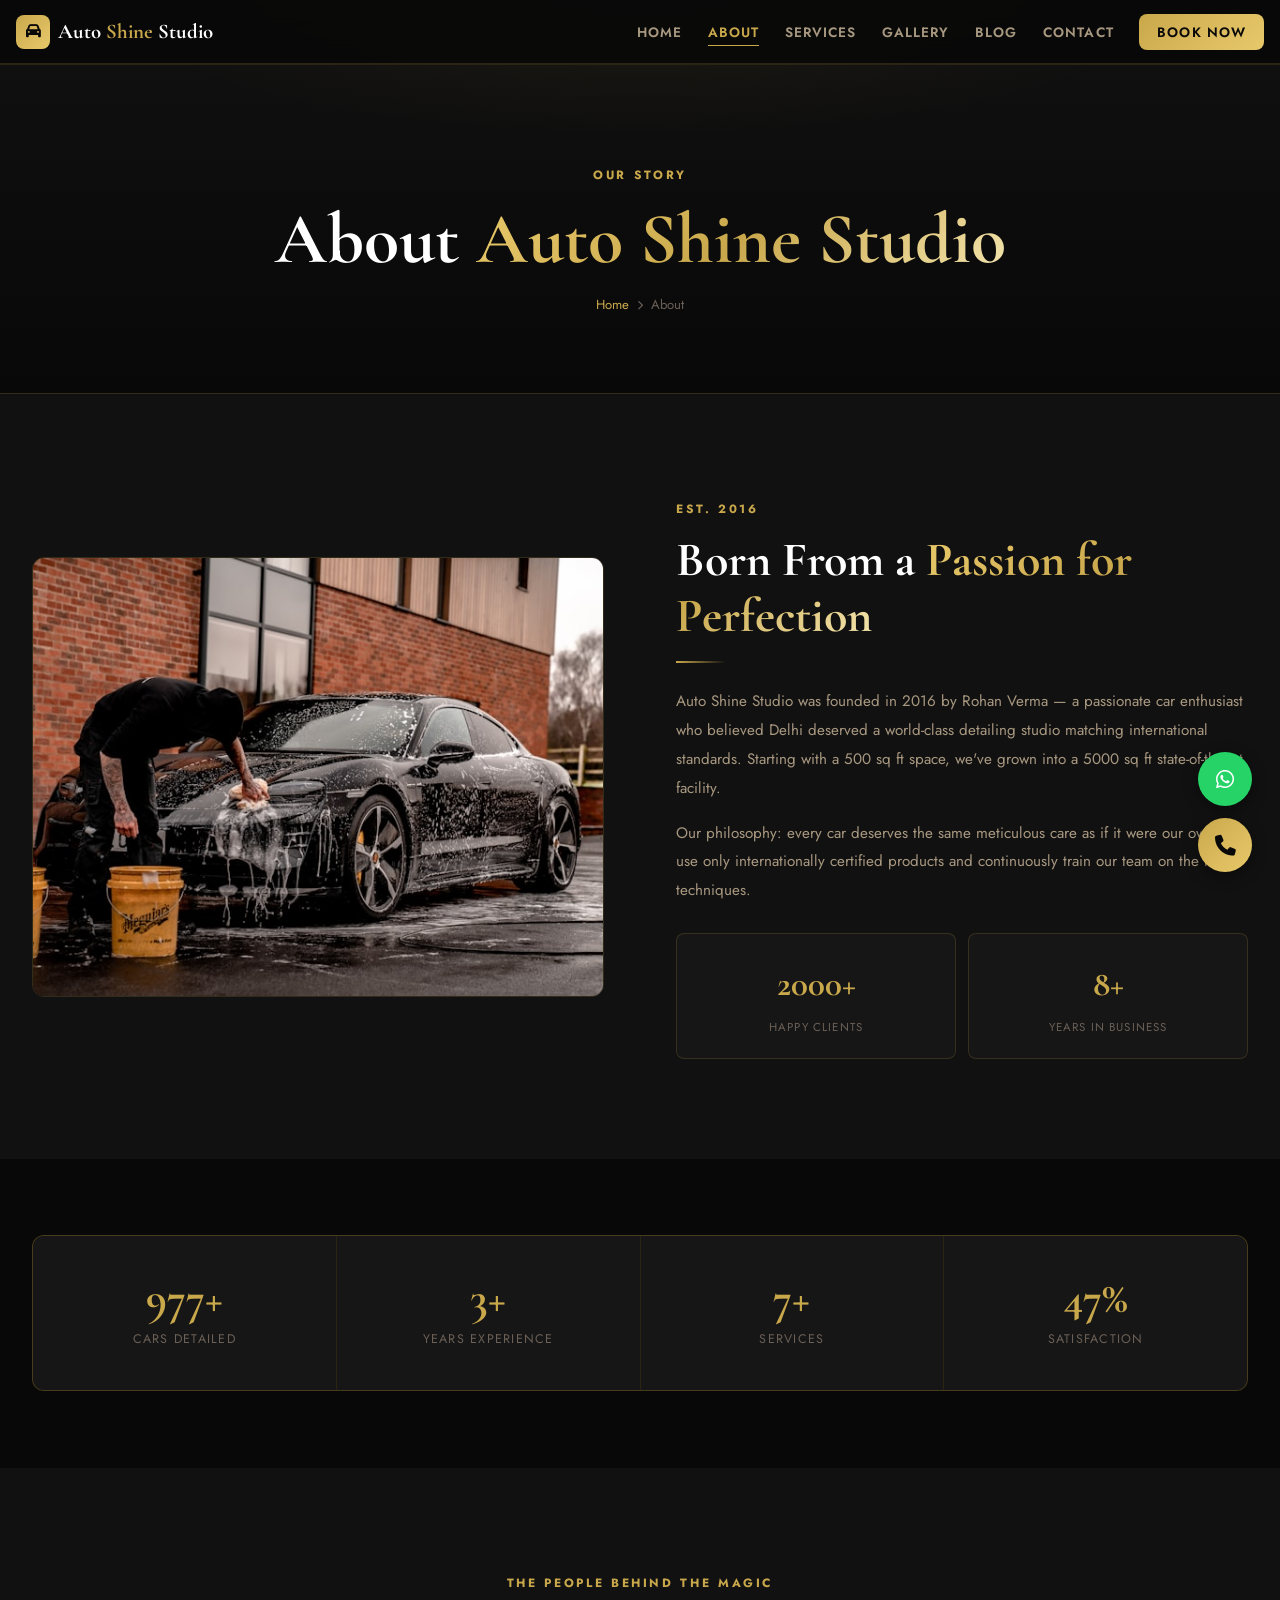
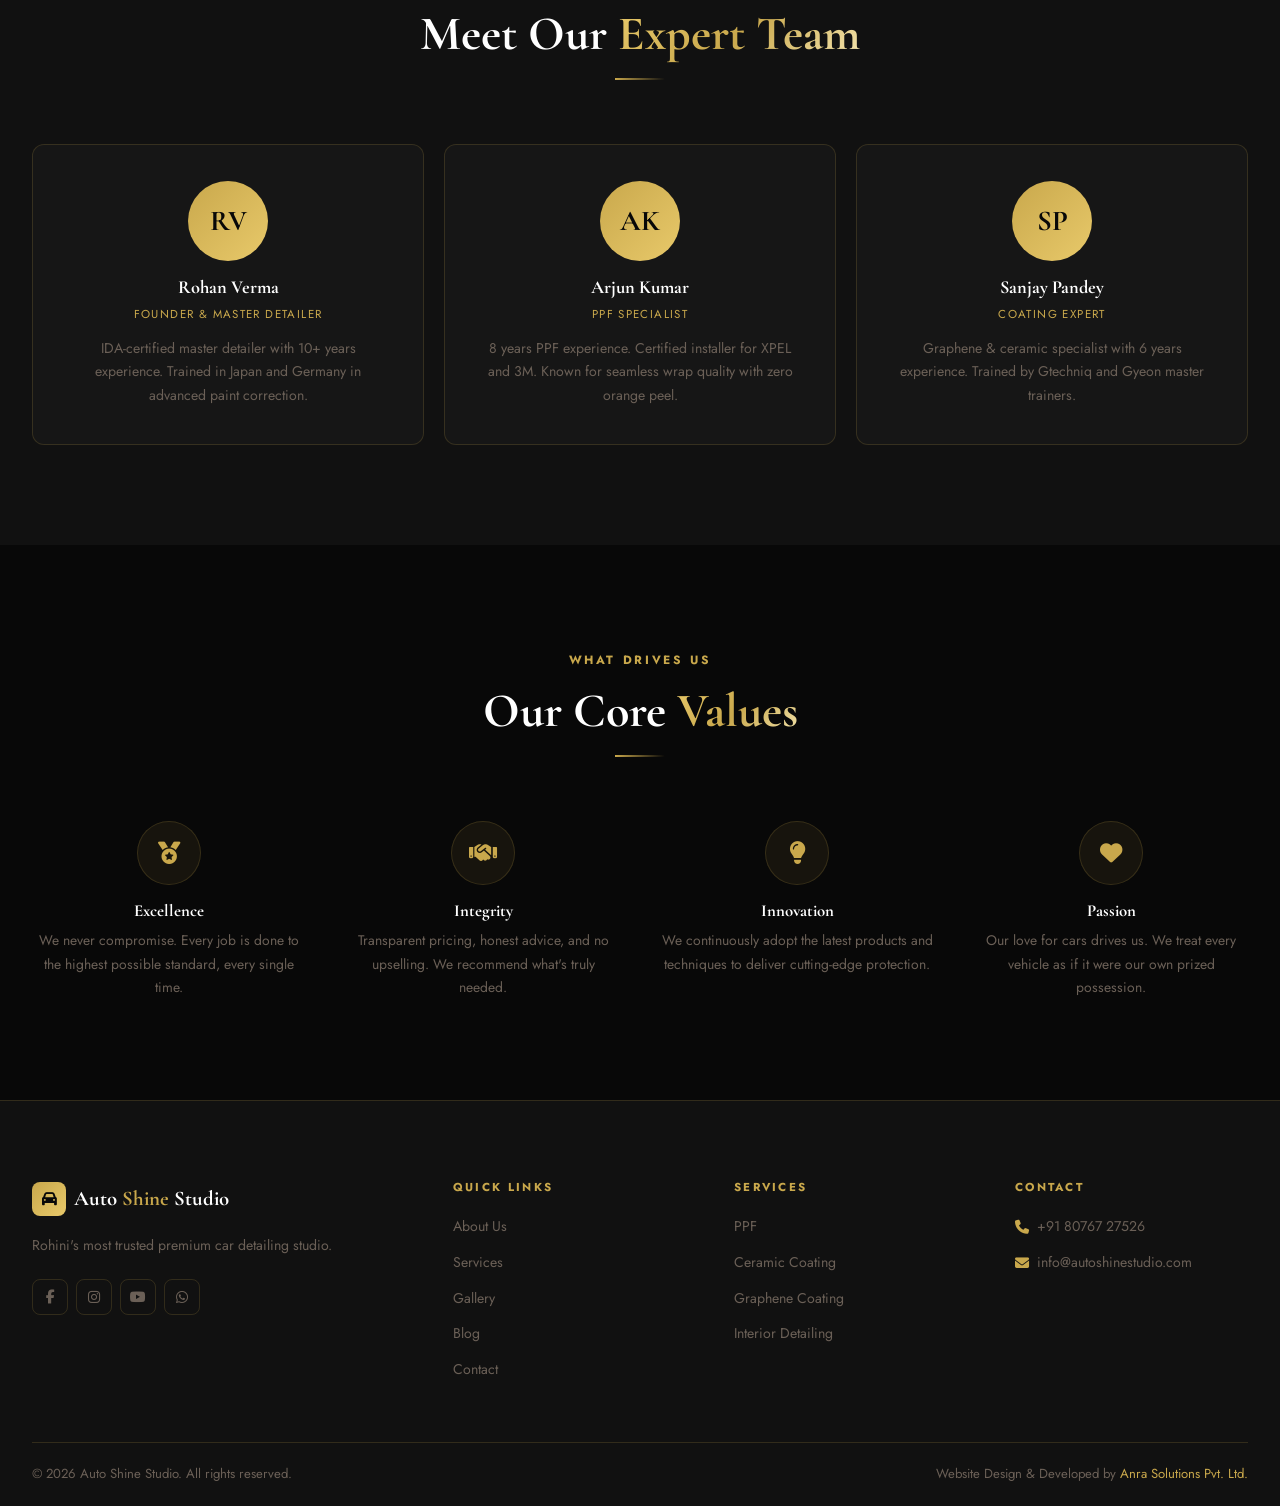
==== commit 44c54bb8: "images updated" ====
--- a/about.html
+++ b/about.html
@@ -4,6 +4,7 @@
   <meta charset="UTF-8"><meta name="viewport" content="width=device-width, initial-scale=1.0">
   <title>About Us — Auto Shine Studio | Rohini Delhi</title>
   <meta name="description" content="Learn about Auto Shine Studio — 8+ years experience, certified detailers & 2000+ satisfied clients in Rohini, Delhi.">
+  <meta name="keywords" content="car detailing Rohini, ceramic coating Delhi, PPF Delhi, graphene coating Delhi, paint protection film, car care services, auto detailing studio, luxury car detailing, paint correction, interior detailing, exterior detailing, car wash, nano coating, paint protection, automotive detailing, professional car detailing, best car detailing Delhi, car spa, car polish, car maintenance, automotive protection, car beautification">
   <link rel="preconnect" href="https://fonts.googleapis.com"><link rel="preconnect" href="https://fonts.gstatic.com" crossorigin>
   <link href="https://fonts.googleapis.com/css2?family=Cormorant+Garamond:ital,wght@0,400;0,600;0,700;1,400&family=Jost:wght@300;400;500;600;700&display=swap" rel="stylesheet">
   <link rel="stylesheet" href="https://cdnjs.cloudflare.com/ajax/libs/font-awesome/6.5.1/css/all.min.css">
@@ -20,7 +21,7 @@
 <section class="section-pad" style="background:var(--dark-mid);">
   <div class="container">
     <div class="two-col">
-      <div data-aos="fade-right"><img class="two-col-img" src="https://images.unsplash.com/photo-1607860108855-64acf2078ed9?w=700&q=80" alt="Auto Shine Studio"></div>
+      <div data-aos="fade-right"><img class="two-col-img" src="images/About page image.jpg" alt="Auto Shine Studio"></div>
       <div data-aos="fade-left">
         <span class="section-eyebrow">Est. 2016</span>
         <h2 class="section-title" style="text-align:left;margin-bottom:16px;">Born From a <span class="text-gradient">Passion for Perfection</span></h2>
@@ -66,7 +67,7 @@
   </div>
 </section>
 
-<footer class="footer"><div class="footer-top"><div class="container"><div class="footer-grid"><div><a href="index.html" class="logo"><div class="logo-icon"><i class="fas fa-car"></i></div><span>Auto <span class="gold">Shine</span> Studio</span></a><p class="footer-brand-desc">Rohini's most trusted premium car detailing studio.</p><div class="footer-social"><a href="#" class="social-btn"><i class="fab fa-facebook-f"></i></a><a href="#" class="social-btn"><i class="fab fa-instagram"></i></a><a href="#" class="social-btn"><i class="fab fa-youtube"></i></a><a href="https://wa.me/918076727526" class="social-btn"><i class="fab fa-whatsapp"></i></a></div></div><div class="footer-col"><h4>Quick Links</h4><ul class="footer-links"><li><a href="about.html">About Us</a></li><li><a href="services.html">Services</a></li><li><a href="gallery.html">Gallery</a></li><li><a href="blog.html">Blog</a></li><li><a href="contact.html">Contact</a></li></ul></div><div class="footer-col"><h4>Services</h4><ul class="footer-links"><li><a href="services.html">PPF</a></li><li><a href="services.html">Ceramic Coating</a></li><li><a href="services.html">Graphene Coating</a></li><li><a href="services.html">Interior Detailing</a></li></ul></div><div class="footer-col"><h4>Contact</h4><ul class="footer-links"><li><a href="tel:+918076727526"><i class="fas fa-phone" style="color:var(--gold);"></i> +91 80767 27526</a></li><li><a href="mailto:info@autoshinestudio.com"><i class="fas fa-envelope" style="color:var(--gold);"></i> info@autoshinestudio.com</a></li></ul></div></div></div></div><div class="container"><div class="footer-bottom"><p>&copy; <span class="current-year">2026</span> Auto Shine Studio. All rights reserved.</p><p>Made with <i class="fas fa-heart" style="color:var(--gold);"></i> in Delhi</p></div></div></footer>
+<footer class="footer"><div class="footer-top"><div class="container"><div class="footer-grid"><div><a href="index.html" class="logo"><div class="logo-icon"><i class="fas fa-car"></i></div><span>Auto <span class="gold">Shine</span> Studio</span></a><p class="footer-brand-desc">Rohini's most trusted premium car detailing studio.</p><div class="footer-social"><a href="#" class="social-btn"><i class="fab fa-facebook-f"></i></a><a href="#" class="social-btn"><i class="fab fa-instagram"></i></a><a href="#" class="social-btn"><i class="fab fa-youtube"></i></a><a href="https://wa.me/918076727526" class="social-btn"><i class="fab fa-whatsapp"></i></a></div></div><div class="footer-col"><h4>Quick Links</h4><ul class="footer-links"><li><a href="about.html">About Us</a></li><li><a href="services.html">Services</a></li><li><a href="gallery.html">Gallery</a></li><li><a href="blog.html">Blog</a></li><li><a href="contact.html">Contact</a></li></ul></div><div class="footer-col"><h4>Services</h4><ul class="footer-links"><li><a href="services.html">PPF</a></li><li><a href="services.html">Ceramic Coating</a></li><li><a href="services.html">Graphene Coating</a></li><li><a href="services.html">Interior Detailing</a></li></ul></div><div class="footer-col"><h4>Contact</h4><ul class="footer-links"><li><a href="tel:+918076727526"><i class="fas fa-phone" style="color:var(--gold);"></i> +91 80767 27526</a></li><li><a href="mailto:info@autoshinestudio.com"><i class="fas fa-envelope" style="color:var(--gold);"></i> info@autoshinestudio.com</a></li></ul></div></div></div></div><div class="container"><div class="footer-bottom"><p>&copy; <span class="current-year">2026</span> Auto Shine Studio. All rights reserved.</p>      <p>Website Design & Developed by <a href="https://anrasolutions.com/" target="_blank" rel="noopener" style="color:var(--gold);">Anra Solutions Pvt. Ltd.</a></p></div></div></footer>
 <div class="float-btns"><a href="https://wa.me/918076727526" target="_blank" rel="noopener" class="float-btn float-wa"><i class="fab fa-whatsapp"></i></a><a href="tel:+918076727526" class="float-btn float-call"><i class="fas fa-phone"></i></a></div>
 <script src="https://unpkg.com/aos@2.3.1/dist/aos.js"></script><script src="js/main.js"></script>
 </body></html>
--- a/css/style.css
+++ b/css/style.css
@@ -201,8 +201,10 @@
 .service-card::before{content:'';position:absolute;inset:0;background:linear-gradient(135deg,rgba(201,168,76,.06),transparent 60%);opacity:0;transition:opacity var(--ease)}
 .service-card:hover::before{opacity:1}
 .service-card:hover{border-color:rgba(201,168,76,.5);transform:translateY(-6px);box-shadow:var(--shadow-gold)}
-.service-icon-wrap{width:clamp(56px,8vw,72px);height:clamp(56px,8vw,72px);background:rgba(201,168,76,.1);border:1px solid var(--gold-border);border-radius:50%;display:flex;align-items:center;justify-content:center;margin:0 auto 20px;font-size:clamp(1.2rem,2.5vw,1.6rem);color:var(--gold);transition:all var(--ease)}
-.service-card:hover .service-icon-wrap{background:linear-gradient(135deg,var(--gold),var(--gold-light));color:var(--dark);border-color:transparent;transform:scale(1.08)}
+.service-img-wrap{width:100%;height:180px;border-radius:var(--r-md);overflow:hidden;margin-bottom:20px;position:relative}
+.service-img-wrap img{width:100%;height:100%;object-fit:cover;transition:transform var(--ease)}
+.service-card:hover .service-img-wrap img{transform:scale(1.05)}
+.service-icon-wrap{display:none}
 .service-card h3{font-size:clamp(1rem,2vw,1.2rem);margin-bottom:12px}
 .service-card p{font-size:clamp(.82rem,1.5vw,.92rem);color:var(--text-3);line-height:1.75}
 .service-price{display:inline-block;font-size:.78rem;font-weight:700;letter-spacing:.08em;color:var(--gold);background:rgba(201,168,76,.08);border:1px solid var(--gold-border);padding:6px 16px;border-radius:20px;margin-top:16px}
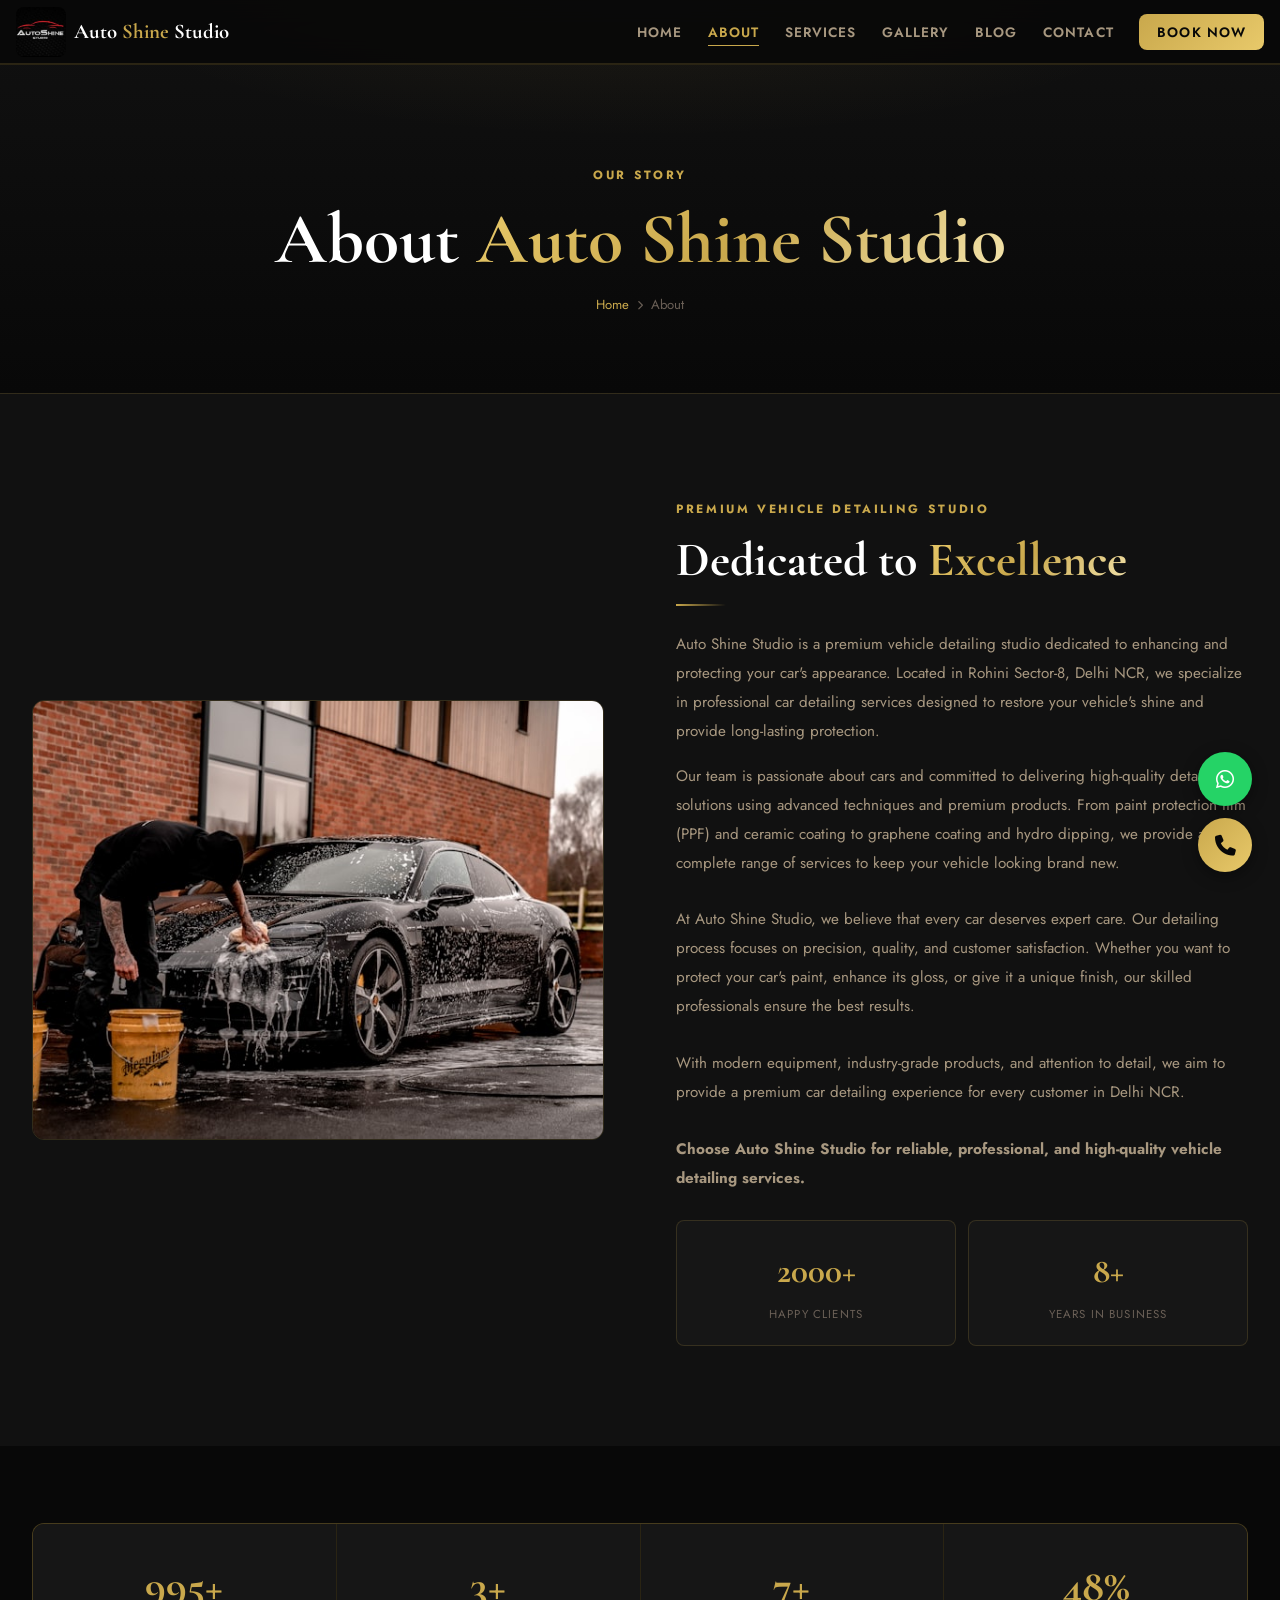
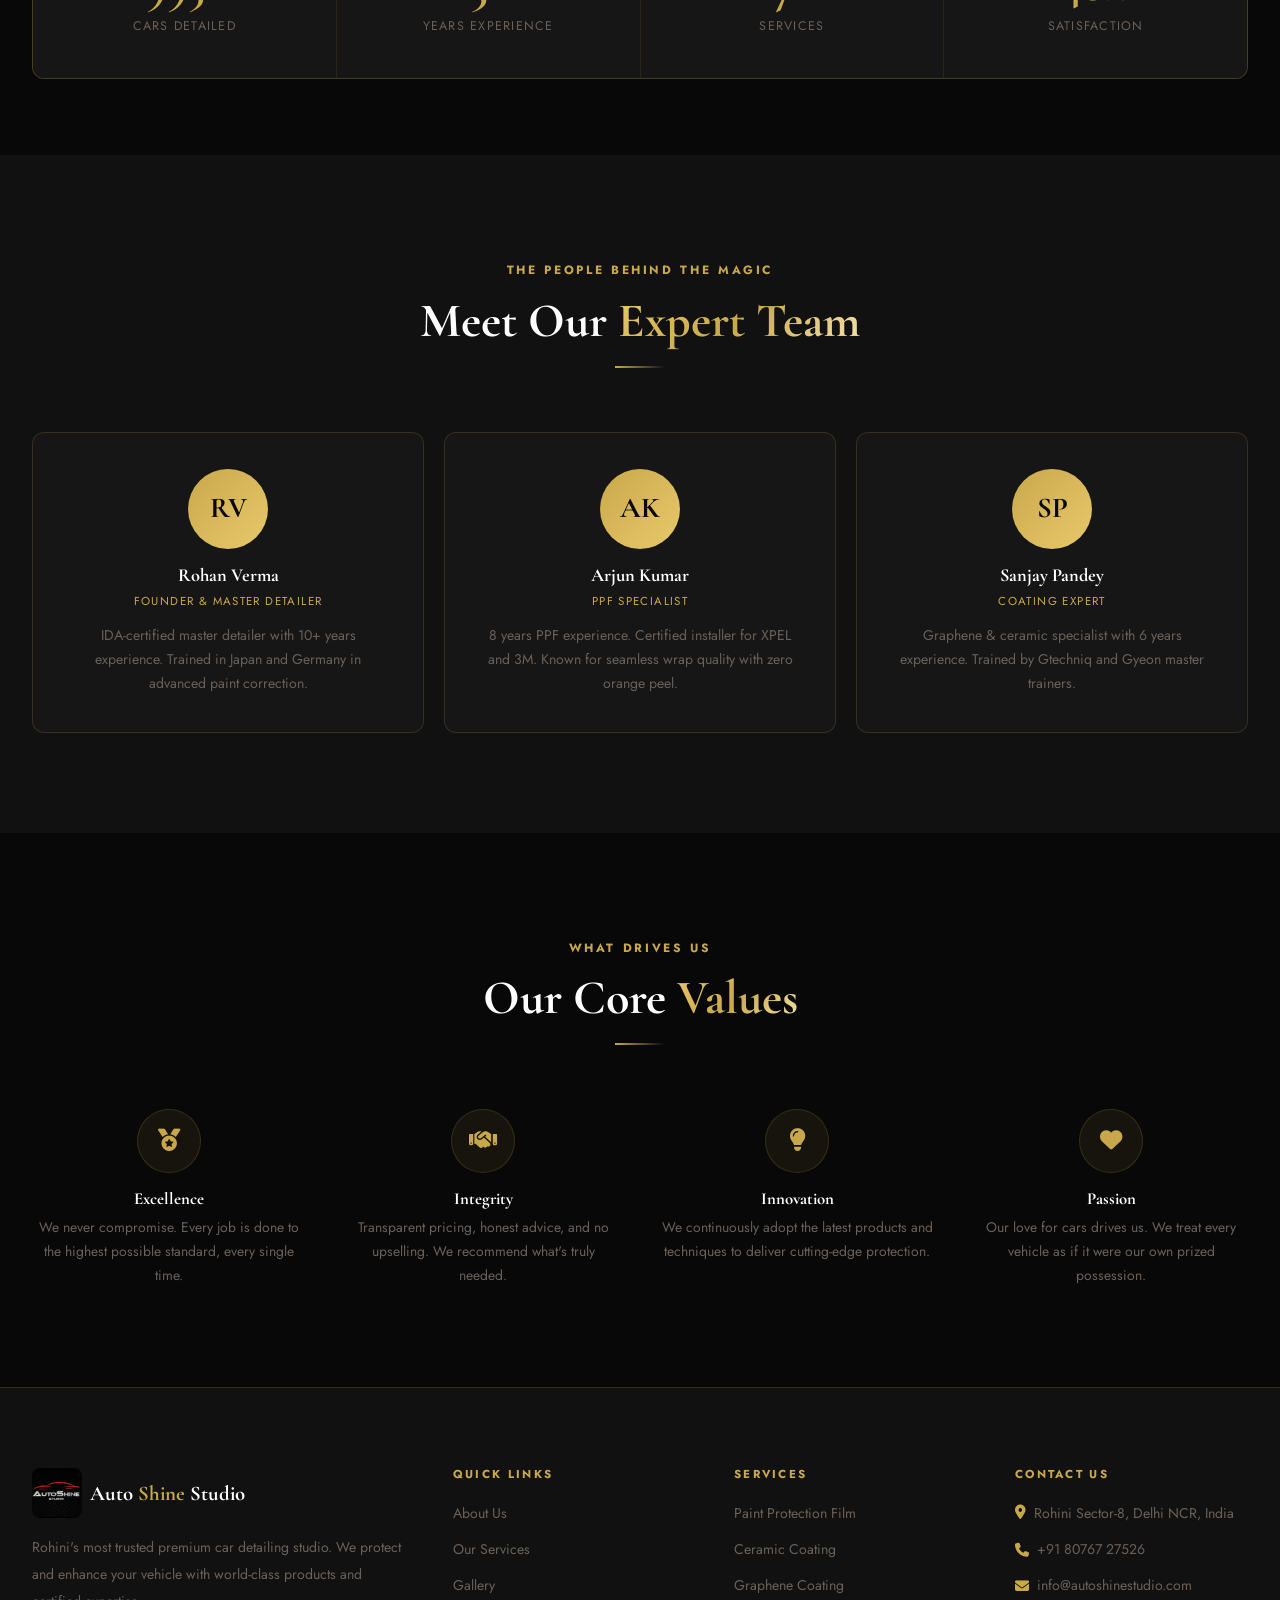
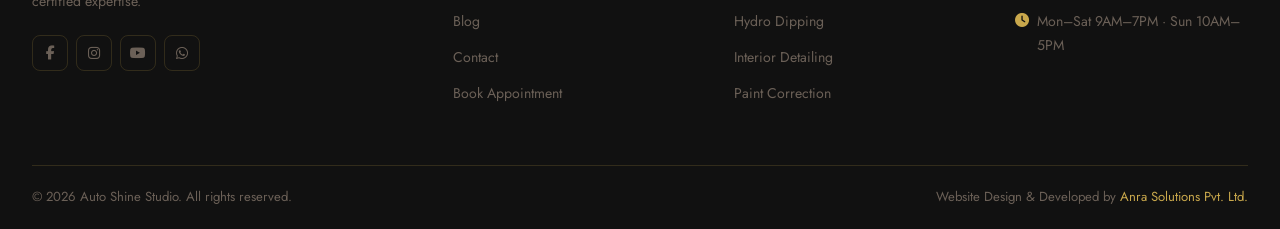
==== commit 299ff8d6: "final changes" ====
--- a/about.html
+++ b/about.html
@@ -12,7 +12,7 @@
   <link rel="stylesheet" href="css/style.css">
 </head>
 <body>
-<nav class="navbar" id="navbar"><div class="navbar-inner"><a href="index.html" class="logo"><div class="logo-icon"><i class="fas fa-car"></i></div><span>Auto <span class="gold">Shine</span> Studio</span></a><ul class="nav-links"><li><a href="index.html">Home</a></li><li><a href="about.html" class="active">About</a></li><li><a href="services.html">Services</a></li><li><a href="gallery.html">Gallery</a></li><li><a href="blog.html">Blog</a></li><li><a href="contact.html">Contact</a></li><li><a href="book-appointment.html" class="nav-cta">Book Now</a></li></ul><button class="mobile-toggle" id="mobile-toggle" aria-label="Toggle menu" aria-expanded="false"><span></span><span></span><span></span></button></div></nav>
+<nav class="navbar" id="navbar"><div class="navbar-inner"><a href="index.html" class="logo"><img src="images/Logo Auto Shine.jpg" alt="Auto Shine Studio" class="logo-img"><span>Auto <span class="gold">Shine</span> Studio</span></a><ul class="nav-links"><li><a href="index.html">Home</a></li><li><a href="about.html" class="active">About</a></li><li><a href="services.html">Services</a></li><li><a href="gallery.html">Gallery</a></li><li><a href="blog.html">Blog</a></li><li><a href="contact.html">Contact</a></li><li><a href="book-appointment.html" class="nav-cta">Book Now</a></li></ul><button class="mobile-toggle" id="mobile-toggle" aria-label="Toggle menu" aria-expanded="false"><span></span><span></span><span></span></button></div></nav>
 <div class="mobile-menu" id="mobile-menu"><div class="mobile-menu-inner"><a href="index.html"><span class="m-icon"><i class="fas fa-home"></i></span>Home</a><a href="about.html" class="active"><span class="m-icon"><i class="fas fa-users"></i></span>About</a><a href="services.html"><span class="m-icon"><i class="fas fa-shield-halved"></i></span>Services</a><a href="gallery.html"><span class="m-icon"><i class="fas fa-images"></i></span>Gallery</a><a href="blog.html"><span class="m-icon"><i class="fas fa-pen"></i></span>Blog</a><a href="contact.html"><span class="m-icon"><i class="fas fa-envelope"></i></span>Contact</a><a href="book-appointment.html" class="mobile-book-btn"><i class="fas fa-calendar-check"></i> Book Appointment</a></div></div>
 
 <section class="page-hero"><div class="container"><span class="section-eyebrow">Our Story</span><h1>About <span class="text-gradient">Auto Shine Studio</span></h1><nav class="breadcrumb"><a href="index.html">Home</a><i class="fas fa-chevron-right" style="font-size:.6rem;"></i><span>About</span></nav></div></section>
@@ -23,11 +23,14 @@
     <div class="two-col">
       <div data-aos="fade-right"><img class="two-col-img" src="images/About page image.jpg" alt="Auto Shine Studio"></div>
       <div data-aos="fade-left">
-        <span class="section-eyebrow">Est. 2016</span>
-        <h2 class="section-title" style="text-align:left;margin-bottom:16px;">Born From a <span class="text-gradient">Passion for Perfection</span></h2>
+        <span class="section-eyebrow">Premium Vehicle Detailing Studio</span>
+        <h2 class="section-title" style="text-align:left;margin-bottom:16px;">Dedicated to <span class="text-gradient">Excellence</span></h2>
         <div class="divider divider-left"></div>
-        <p style="font-size:clamp(.88rem,1.8vw,.95rem);line-height:1.9;margin:24px 0 16px;">Auto Shine Studio was founded in 2016 by Rohan Verma — a passionate car enthusiast who believed Delhi deserved a world-class detailing studio matching international standards. Starting with a 500 sq ft space, we've grown into a 5000 sq ft state-of-the-art facility.</p>
-        <p style="font-size:clamp(.88rem,1.8vw,.95rem);line-height:1.9;margin-bottom:28px;">Our philosophy: every car deserves the same meticulous care as if it were our own. We use only internationally certified products and continuously train our team on the latest techniques.</p>
+        <p style="font-size:clamp(.88rem,1.8vw,.95rem);line-height:1.9;margin:24px 0 16px;">Auto Shine Studio is a premium vehicle detailing studio dedicated to enhancing and protecting your car's appearance. Located in Rohini Sector-8, Delhi NCR, we specialize in professional car detailing services designed to restore your vehicle's shine and provide long-lasting protection.</p>
+        <p style="font-size:clamp(.88rem,1.8vw,.95rem);line-height:1.9;margin-bottom:28px;">Our team is passionate about cars and committed to delivering high-quality detailing solutions using advanced techniques and premium products. From paint protection film (PPF) and ceramic coating to graphene coating and hydro dipping, we provide a complete range of services to keep your vehicle looking brand new.</p>
+        <p style="font-size:clamp(.88rem,1.8vw,.95rem);line-height:1.9;margin-bottom:28px;">At Auto Shine Studio, we believe that every car deserves expert care. Our detailing process focuses on precision, quality, and customer satisfaction. Whether you want to protect your car's paint, enhance its gloss, or give it a unique finish, our skilled professionals ensure the best results.</p>
+        <p style="font-size:clamp(.88rem,1.8vw,.95rem);line-height:1.9;margin-bottom:28px;">With modern equipment, industry-grade products, and attention to detail, we aim to provide a premium car detailing experience for every customer in Delhi NCR.</p>
+        <p style="font-size:clamp(.88rem,1.8vw,.95rem);line-height:1.9;margin-bottom:28px;"><strong>Choose Auto Shine Studio for reliable, professional, and high-quality vehicle detailing services.</strong></p>
         <div style="display:grid;grid-template-columns:1fr 1fr;gap:12px;">
           <div style="background:var(--dark-card);border:1px solid var(--gold-border);border-radius:var(--r-sm);padding:20px;text-align:center;"><div style="font-family:'Cormorant Garamond',serif;font-size:2.2rem;font-weight:700;color:var(--gold);">2000+</div><div style="font-size:.72rem;letter-spacing:.1em;text-transform:uppercase;color:var(--text-3);margin-top:4px;">Happy Clients</div></div>
           <div style="background:var(--dark-card);border:1px solid var(--gold-border);border-radius:var(--r-sm);padding:20px;text-align:center;"><div style="font-family:'Cormorant Garamond',serif;font-size:2.2rem;font-weight:700;color:var(--gold);">8+</div><div style="font-size:.72rem;letter-spacing:.1em;text-transform:uppercase;color:var(--text-3);margin-top:4px;">Years in Business</div></div>
@@ -66,8 +69,64 @@
     </div>
   </div>
 </section>
+<!-- FOOTER -->
+<footer class="footer">
+  <div class="footer-top">
+    <div class="container">
+      <div class="footer-grid">
+        <div>
+          <a href="index.html" class="logo"><img src="images/Logo Auto Shine.jpg" alt="Auto Shine Studio" class="logo-img"><span>Auto <span class="gold">Shine</span> Studio</span></a>
+          <p class="footer-brand-desc">Rohini's most trusted premium car detailing studio. We protect and enhance your vehicle with world-class products and certified expertise.</p>
+          <div class="footer-social">
+            <a href="https://www.facebook.com/profile.php?id=61588597862897" target="_blank" rel="noopener" class="social-btn" aria-label="Facebook"><i class="fab fa-facebook-f"></i></a>
+            <a href="https://www.instagram.com/autoshinestudio_official/?hl=en" target="_blank" rel="noopener" class="social-btn" aria-label="Instagram"><i class="fab fa-instagram"></i></a>
+            <a href="#" class="social-btn" aria-label="YouTube"><i class="fab fa-youtube"></i></a>
+            <a href="https://wa.me/918076727526" target="_blank" rel="noopener" class="social-btn" aria-label="WhatsApp"><i class="fab fa-whatsapp"></i></a>
+          </div>
+        </div>
+        <div class="footer-col">
+          <h4>Quick Links</h4>
+          <ul class="footer-links">
+            <li><a href="about.html">About Us</a></li>
+            <li><a href="services.html">Our Services</a></li>
+            <li><a href="gallery.html">Gallery</a></li>
+            <li><a href="blog.html">Blog</a></li>
+            <li><a href="contact.html">Contact</a></li>
+            <li><a href="book-appointment.html">Book Appointment</a></li>
+          </ul>
+        </div>
+        <div class="footer-col">
+          <h4>Services</h4>
+          <ul class="footer-links">
+            <li><a href="services.html">Paint Protection Film</a></li>
+            <li><a href="services.html">Ceramic Coating</a></li>
+            <li><a href="services.html">Graphene Coating</a></li>
+            <li><a href="services.html">Hydro Dipping</a></li>
+            <li><a href="services.html">Interior Detailing</a></li>
+            <li><a href="services.html">Paint Correction</a></li>
+          </ul>
+        </div>
+        <div class="footer-col">
+          <h4>Contact Us</h4>
+          <ul class="footer-links">
+            <li style="color:var(--text-3);font-size:.88rem;display:flex;align-items:flex-start;gap:8px;"><i class="fas fa-map-marker-alt" style="color:var(--gold);margin-top:3px;flex-shrink:0;"></i>Rohini Sector-8, Delhi NCR, India</li>
+            <li><a href="tel:+918076727526"><i class="fas fa-phone" style="color:var(--gold);"></i> +91 80767 27526</a></li>
+            <li><a href="mailto:info@autoshinestudio.com"><i class="fas fa-envelope" style="color:var(--gold);"></i> info@autoshinestudio.com</a></li>
+            <li style="color:var(--text-3);font-size:.88rem;display:flex;align-items:flex-start;gap:8px;"><i class="fas fa-clock" style="color:var(--gold);margin-top:3px;flex-shrink:0;"></i>Mon–Sat 9AM–7PM · Sun 10AM–5PM</li>
+          </ul>
+        </div>
+      </div>
+    </div>
+  </div>
+  <div class="container">
+    <div class="footer-bottom">
+      <p>&copy; <span class="current-year">2026</span> Auto Shine Studio. All rights reserved.</p>
+      <p>Website Design & Developed by <a href="https://anrasolutions.com/" target="_blank" rel="noopener" style="color:var(--gold);">Anra Solutions Pvt. Ltd.</a></p>
+    </div>
+  </div>
+</footer>
 
-<footer class="footer"><div class="footer-top"><div class="container"><div class="footer-grid"><div><a href="index.html" class="logo"><div class="logo-icon"><i class="fas fa-car"></i></div><span>Auto <span class="gold">Shine</span> Studio</span></a><p class="footer-brand-desc">Rohini's most trusted premium car detailing studio.</p><div class="footer-social"><a href="#" class="social-btn"><i class="fab fa-facebook-f"></i></a><a href="#" class="social-btn"><i class="fab fa-instagram"></i></a><a href="#" class="social-btn"><i class="fab fa-youtube"></i></a><a href="https://wa.me/918076727526" class="social-btn"><i class="fab fa-whatsapp"></i></a></div></div><div class="footer-col"><h4>Quick Links</h4><ul class="footer-links"><li><a href="about.html">About Us</a></li><li><a href="services.html">Services</a></li><li><a href="gallery.html">Gallery</a></li><li><a href="blog.html">Blog</a></li><li><a href="contact.html">Contact</a></li></ul></div><div class="footer-col"><h4>Services</h4><ul class="footer-links"><li><a href="services.html">PPF</a></li><li><a href="services.html">Ceramic Coating</a></li><li><a href="services.html">Graphene Coating</a></li><li><a href="services.html">Interior Detailing</a></li></ul></div><div class="footer-col"><h4>Contact</h4><ul class="footer-links"><li><a href="tel:+918076727526"><i class="fas fa-phone" style="color:var(--gold);"></i> +91 80767 27526</a></li><li><a href="mailto:info@autoshinestudio.com"><i class="fas fa-envelope" style="color:var(--gold);"></i> info@autoshinestudio.com</a></li></ul></div></div></div></div><div class="container"><div class="footer-bottom"><p>&copy; <span class="current-year">2026</span> Auto Shine Studio. All rights reserved.</p>      <p>Website Design & Developed by <a href="https://anrasolutions.com/" target="_blank" rel="noopener" style="color:var(--gold);">Anra Solutions Pvt. Ltd.</a></p></div></div></footer>
+
 <div class="float-btns"><a href="https://wa.me/918076727526" target="_blank" rel="noopener" class="float-btn float-wa"><i class="fab fa-whatsapp"></i></a><a href="tel:+918076727526" class="float-btn float-call"><i class="fas fa-phone"></i></a></div>
 <script src="https://unpkg.com/aos@2.3.1/dist/aos.js"></script><script src="js/main.js"></script>
 </body></html>
--- a/css/style.css
+++ b/css/style.css
@@ -71,6 +71,7 @@
 .navbar.scrolled{background:rgba(8,8,8,.98);box-shadow:0 4px 24px rgba(0,0,0,.5)}
 .navbar-inner{display:flex;align-items:center;justify-content:space-between;width:100%;max-width:1280px;margin:0 auto}
 .logo{display:flex;align-items:center;gap:8px;font-family:'Cormorant Garamond',serif;font-size:clamp(1rem,3vw,1.3rem);font-weight:700;color:var(--white);white-space:nowrap;flex-shrink:0}
+.logo-img{height:50px;width:auto;object-fit:contain;border-radius:var(--r-sm)}
 .logo-icon{width:34px;height:34px;background:linear-gradient(135deg,var(--gold),var(--gold-light));border-radius:var(--r-sm);display:flex;align-items:center;justify-content:center;font-size:.9rem;color:var(--dark);flex-shrink:0}
 .nav-links{display:none;list-style:none;gap:clamp(14px,2vw,30px);align-items:center}
 @media(min-width:768px){.nav-links{display:flex}}
@@ -262,19 +263,21 @@
 .filter-btn{font-size:clamp(.7rem,1.5vw,.8rem);font-weight:700;letter-spacing:.08em;text-transform:uppercase;padding:8px 16px;border-radius:30px;border:1.5px solid var(--gold-border);background:transparent;color:var(--text-2);cursor:pointer;transition:all var(--ease);white-space:nowrap}
 .filter-btn.active,.filter-btn:hover{background:var(--gold);color:var(--dark);border-color:var(--gold)}
 
-.gallery-grid{display:grid;grid-template-columns:1fr;gap:12px}
-@media(min-width:480px){.gallery-grid{grid-template-columns:repeat(2,1fr)}}
-@media(min-width:900px){.gallery-grid{grid-template-columns:repeat(3,1fr)}}
-
-.gallery-item{position:relative;overflow:hidden;border-radius:var(--r-md);cursor:pointer;aspect-ratio:4/3;background:var(--dark-card);border:1px solid var(--gold-border)}
-@media(min-width:900px){.gallery-item.tall{aspect-ratio:3/4;grid-row:span 2}.gallery-item.wide{grid-column:span 2}}
+.gallery-grid{display:grid;grid-template-columns:repeat(auto-fit,minmax(280px,1fr));gap:20px;grid-auto-flow:dense}
+@media(min-width:768px){.gallery-grid{grid-template-columns:repeat(2,1fr);gap:24px}}
+@media(min-width:1024px){.gallery-grid{grid-template-columns:repeat(3,1fr);gap:28px}}
+@media(min-width:1200px){.gallery-grid{grid-template-columns:repeat(4,1fr)}}
+
+.gallery-item{position:relative;overflow:hidden;border-radius:var(--r-md);cursor:pointer;aspect-ratio:4/3;background:var(--dark-card);border:1px solid var(--gold-border);transition:all var(--ease)}
+@media(min-width:768px){.gallery-item.tall{aspect-ratio:3/4;grid-row:span 2}.gallery-item.wide{aspect-ratio:16/9;grid-column:span 2}}
 .gallery-item img{width:100%;height:100%;object-fit:cover;transition:transform .55s ease}
 .gallery-hover{position:absolute;inset:0;background:linear-gradient(to top,rgba(8,8,8,.9) 0%,rgba(8,8,8,.2) 60%,transparent 100%);display:flex;flex-direction:column;justify-content:flex-end;padding:20px;opacity:0;transition:opacity var(--ease)}
 @media(hover:none){.gallery-hover{opacity:1}}
-.gallery-item:hover img{transform:scale(1.07)}
+.gallery-item:hover{transform:translateY(-4px);box-shadow:var(--shadow-gold);border-color:var(--gold)}
+.gallery-item:hover img{transform:scale(1.08)}
 .gallery-item:hover .gallery-hover{opacity:1}
 .gallery-tag{font-size:.68rem;font-weight:700;letter-spacing:.14em;text-transform:uppercase;color:var(--gold);margin-bottom:4px}
-.gallery-title{font-size:.9rem;font-weight:600;color:var(--white)}
+.gallery-title{font-size:.9rem;font-weight:600;color:var(--white);line-height:1.4}
 
 /* ================================================================
    BLOG
